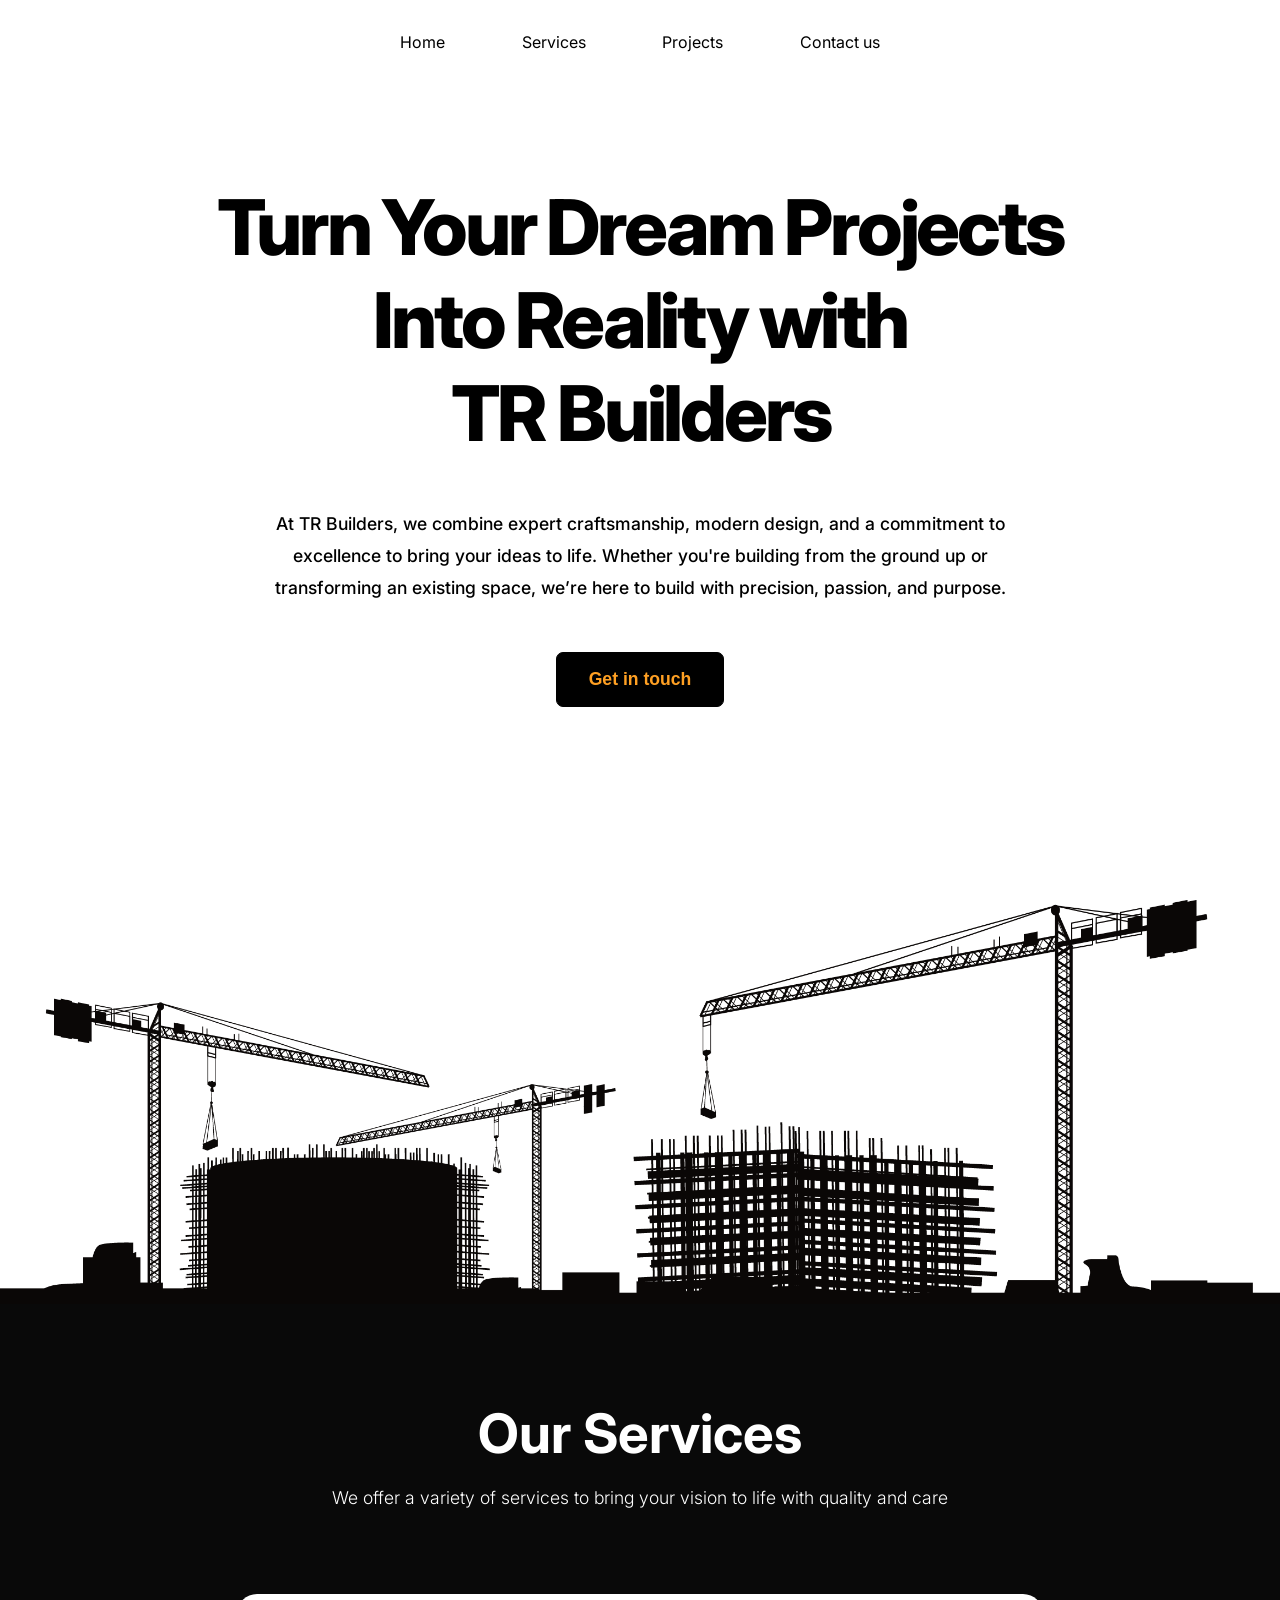
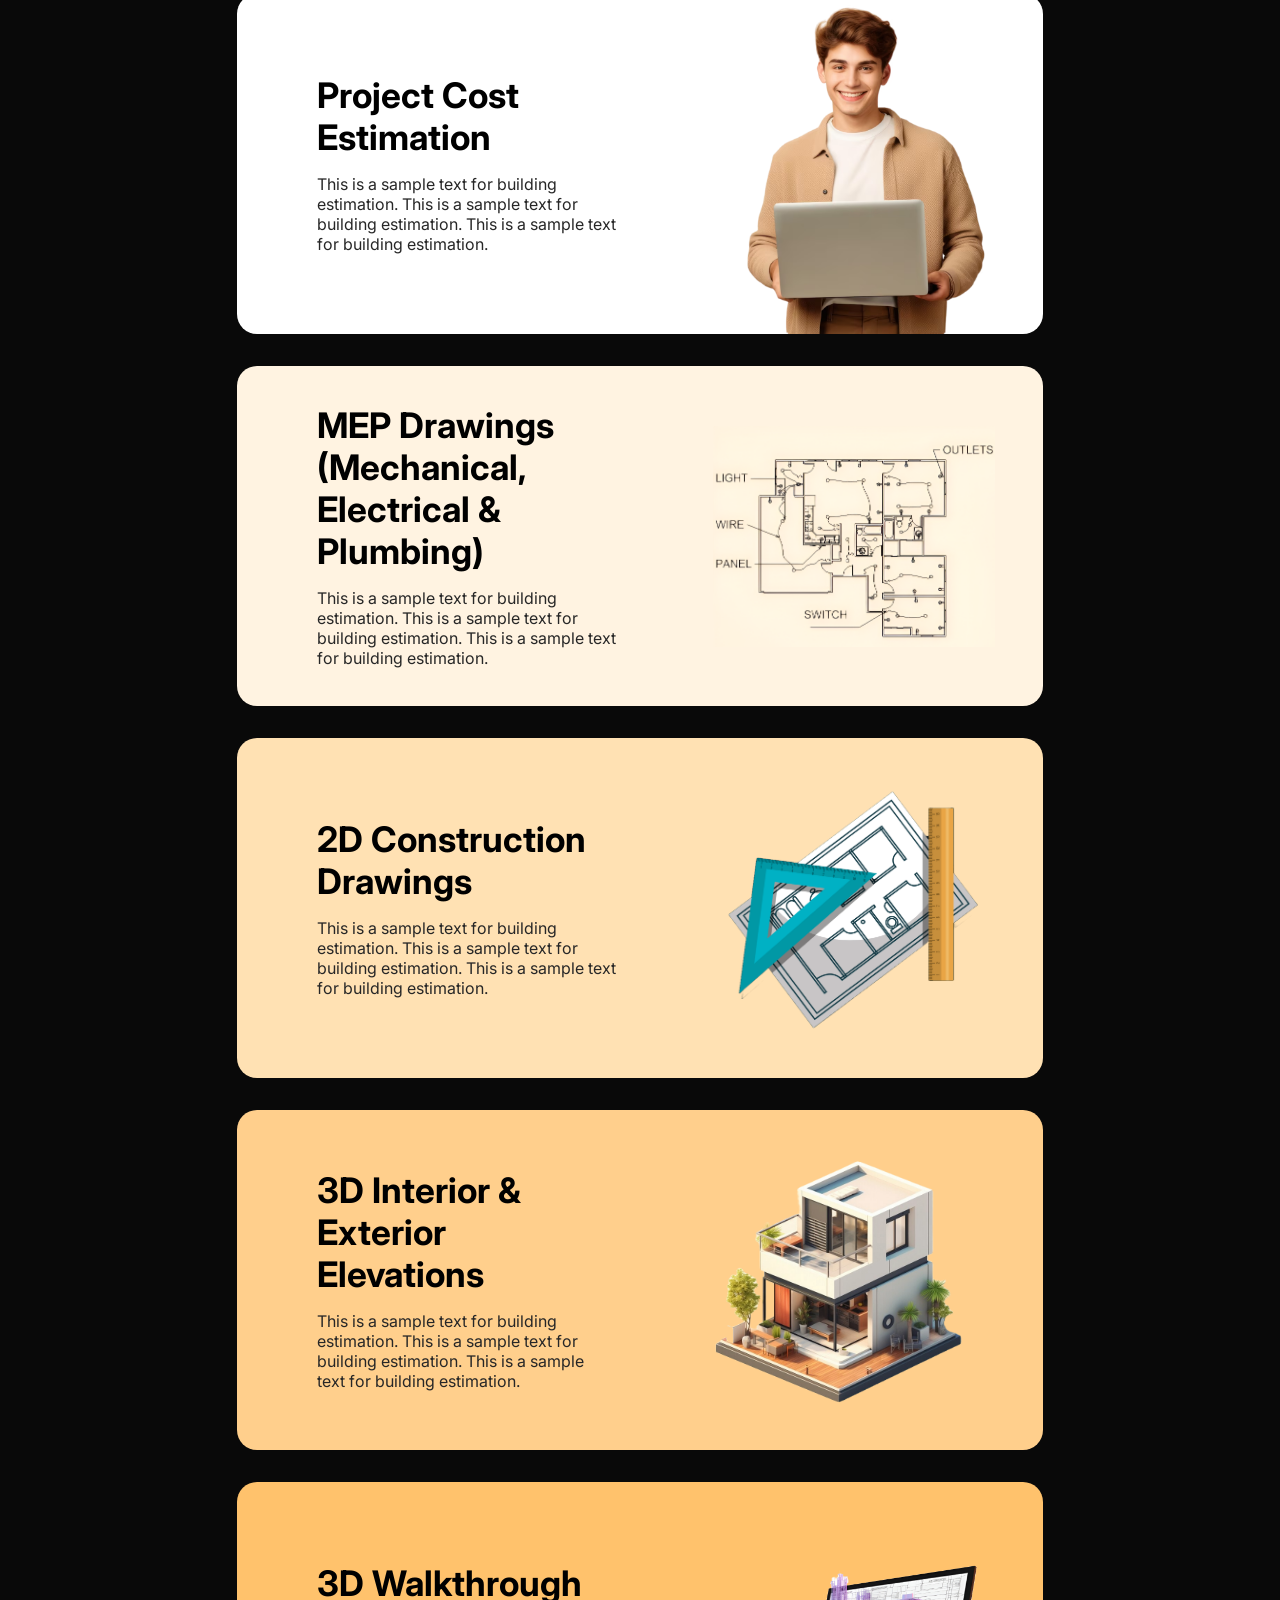
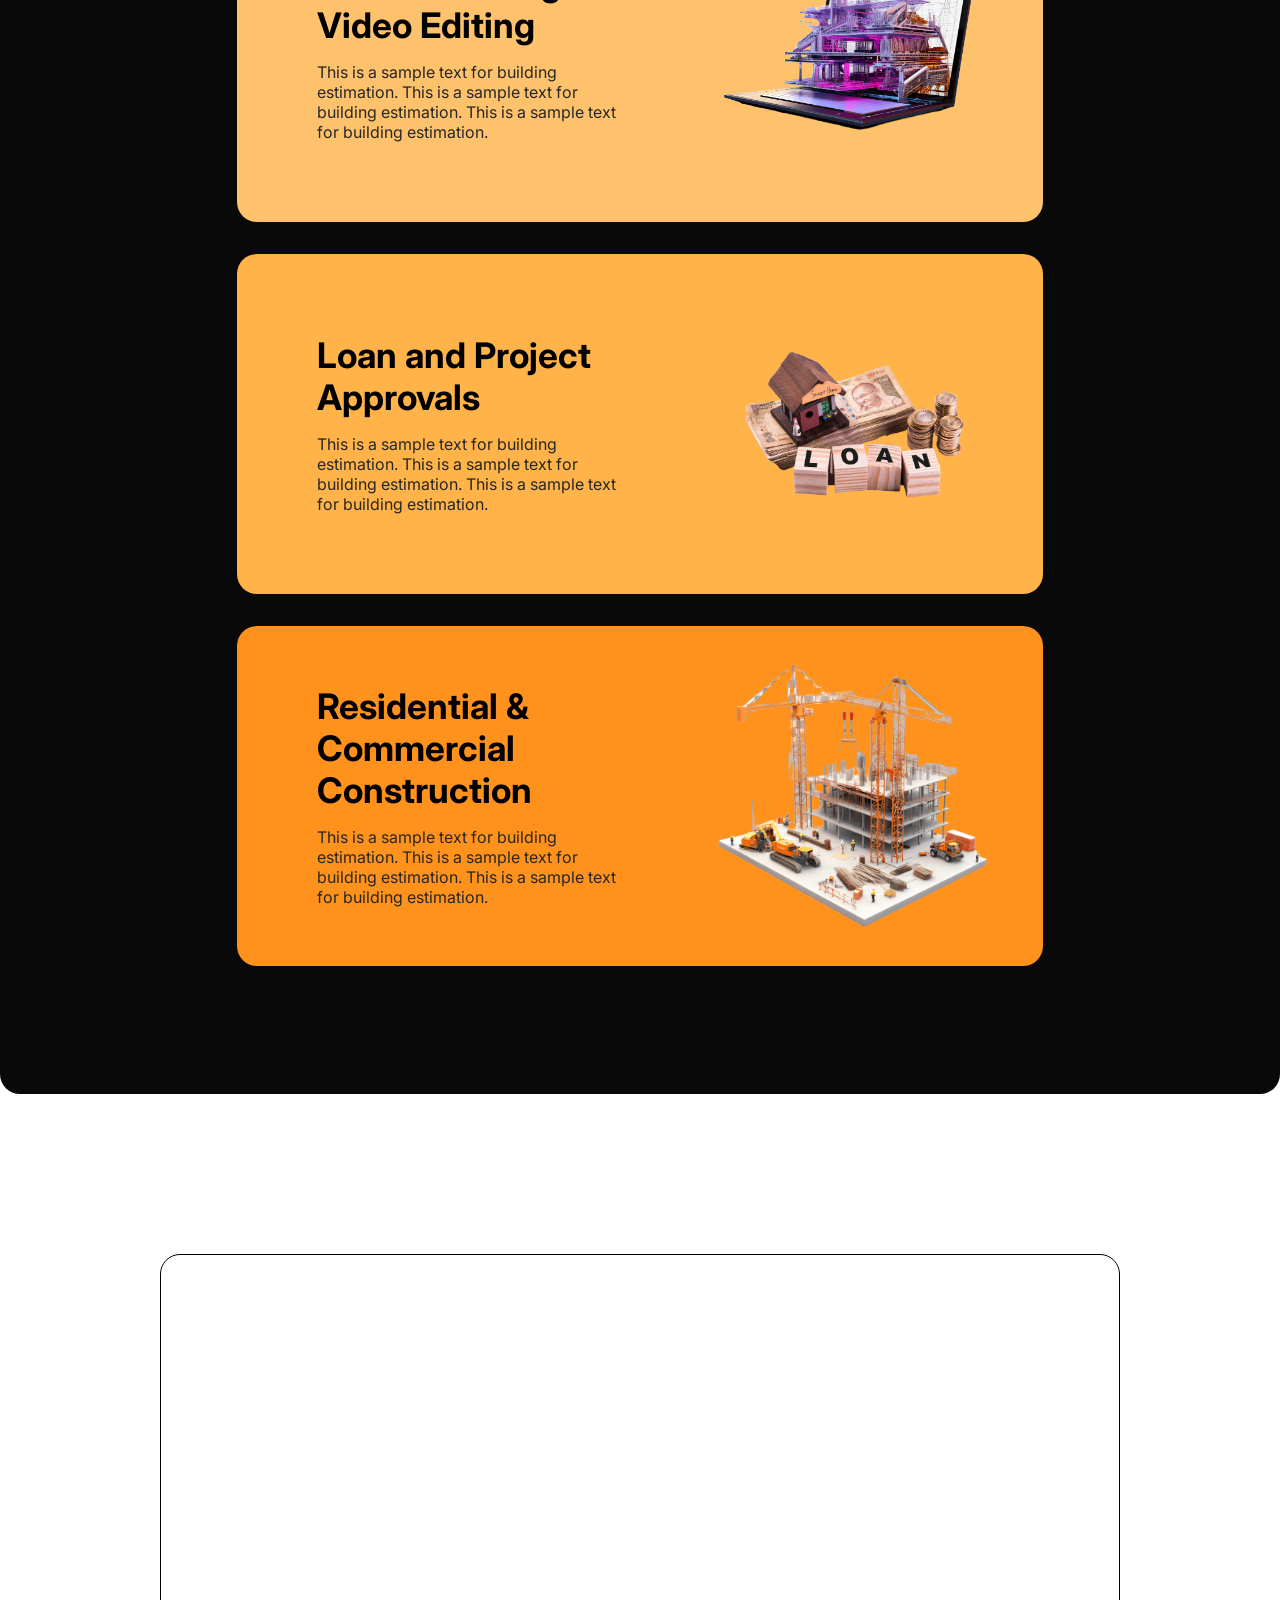
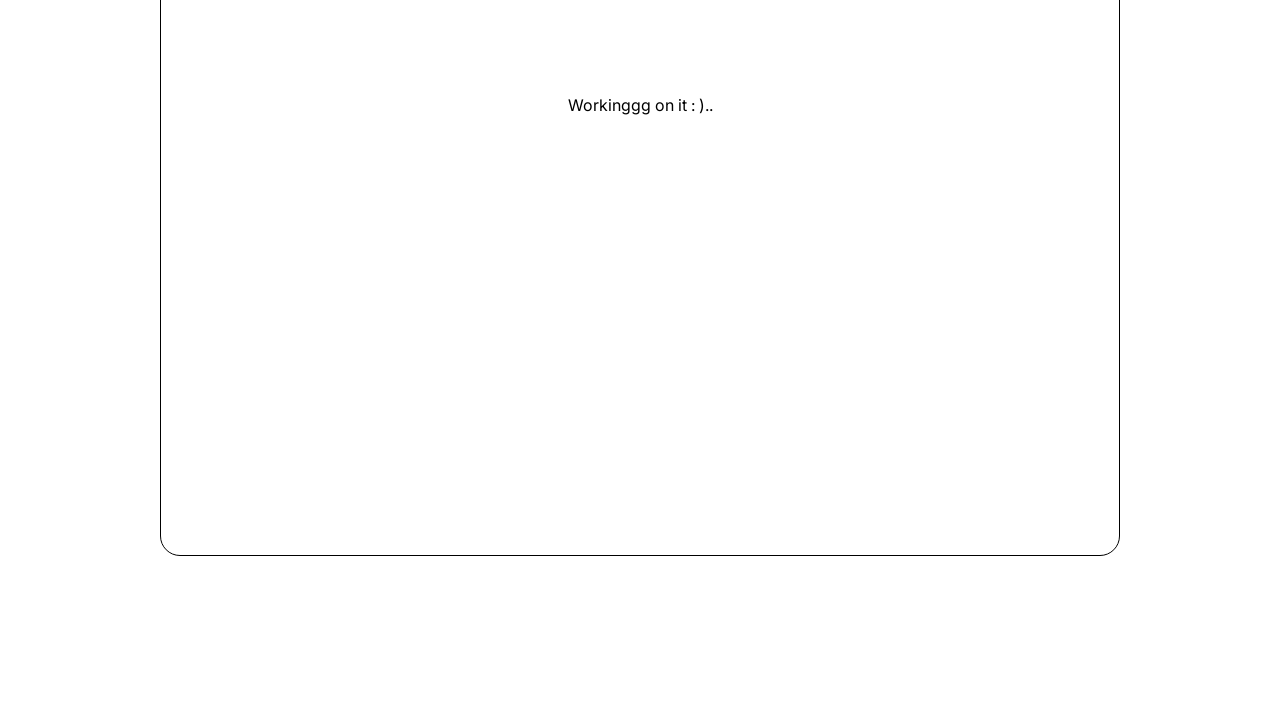
==== index.html @ d57928e1 "Initial commit" ====
<!DOCTYPE html>
<html lang="en">
<head>
    <meta charset="UTF-8">
    <meta name="viewport" content="width=device-width, initial-scale=1.0">
    <link rel="stylesheet" href="static/styles.css">
    <link rel="icon" href="images/company-logo.jpg" type="image/png">
    <title>TR Builders</title>

</head>
<body>
    <main>

        <!--  Intro Section  -->
        <section class="intro-section" id="intro-section">
            <div class="navbar">
                <nav>
                    <ul>
                        <li><a href="#intro-section">Home</a></li>
                        <li><a href="#services-section">Services</a></li>
                        <li><a href="#projects-section">Projects</a></li>
                        <li><a href="#contacts-section">Contact us</a></li>
                    </ul>
                </nav>
            </div>

            <div class="main-content">
                <h1>Turn Your Dream Projects Into Reality with TR&nbsp;Builders</h1>
                <p>At TR Builders, we combine expert craftsmanship, modern design,
                     and a commitment to excellence to bring your ideas to life. 
                     Whether you're building from the ground up or transforming an 
                     existing space, we’re here to build with precision, passion, and purpose.</p>
                <button>Get in touch</button>
            </div>
        </section>




        <!-- <img class="contruction-img" src="images/construction-wide.jpg" alt="construction image"> -->
        <div class="image">
            <!-- <img class="contruction-img" src="images/construction-upscaled.png" alt="construction image"> -->
            <img class="contruction-img" src="images/construction2.png" alt="construction image"> 
        </div>
        
        <!-- <img src="images/construction.jpg" alt="construction image"> -->



        <section class="services-section" id="services-section">

            <div class="content">
                <h2>Our Services</h2>
                <p>We offer a variety of services to bring your vision to life with quality and care</p>
            </div>
            

            <div class="sticky-divs">
                

                <!-- 1 -->
                <div class="sticky building-estimation">
                    <div class="sticky-content">
                        <h3>Project Cost Estimation</h3>
                        <p>This is a sample text for building estimation.
                            This is a sample text for building estimation.
                            This is a sample text for building estimation.
                        </p>
                    </div>
                    <img src="images/man-using-lap.avif" alt="building estimation image">
                </div>

                <!-- 2 -->
                <div class="sticky  electrical-plumbing">
                    <div class="sticky-content">
                        <h3>MEP Drawings (Mechanical, Electrical & Plumbing)</h3>
                        <p>This is a sample text for building estimation.
                            This is a sample text for building estimation.
                            This is a sample text for building estimation.
                        </p>
                    </div>
                    <img src="images/electrical-upscaled.png" alt="building estimation image">
                </div>

                <!-- 3 -->
                <div class="sticky two-d-plan">
                    <div class="sticky-content">
                        <h3>2D Construction Drawings</h3>
                        <p>This is a sample text for building estimation.
                            This is a sample text for building estimation.
                            This is a sample text for building estimation.
                        </p>
                    </div>
                    <img src="images/2d-drawings.png" alt="building estimation image">
                </div>

                
                <!-- 4 -->
                <div class="sticky three-d-plan">
                    <div class="sticky-content">
                        <h3>3D Interior & Exterior Elevations</h3>
                        <p>This is a sample text for building estimation.
                            This is a sample text for building estimation.
                            This is a sample text for building estimation.
                        </p>
                    </div>
                    <img src="images/elevation2.png" width="700px" alt="building estimation image">
                </div>
                

                <!-- 5 -->
                <div class="sticky  walkthrough-video">
                    <div class="sticky-content">
                        <h3>3D Walkthrough Video Editing</h3>
                        <p>This is a sample text for building estimation.
                            This is a sample text for building estimation.
                            This is a sample text for building estimation.
                        </p>
                    </div>
                    <img src="images/walkthrough-video.png" alt="building estimation image">
                </div>

                <!-- 6 -->
                <div class="sticky  loan-approval">
                    <div class="sticky-content">
                        <h3>Loan and Project Approvals</h3>
                        <p>This is a sample text for building estimation.
                            This is a sample text for building estimation.
                            This is a sample text for building estimation.
                        </p>
                    </div>
                    <img src="images/loan-approval-old.png" alt="building estimation image">
                </div>

                <!-- 7 -->
                <div class="sticky building-construction">
                    <div class="sticky-content">
                        <h3>Residential & Commercial Construction</h3>
                        <p>This is a sample text for building estimation.
                            This is a sample text for building estimation.
                            This is a sample text for building estimation.
                        </p>
                    </div>
                    <img src="images/building-construction.png" alt="building estimation image">
                </div>
                

                
                

            </div>
        </section>

        <section class="projects-section" id="projects-section">
            Workinggg on it : )..
        </section>
    </main>
</body>
</html>
---- static/styles.css ----
@import url('https://fonts.googleapis.com/css2?family=Rubik:ital,wght@0,300..900;1,300..900&display=swap');
@import url('https://fonts.googleapis.com/css2?family=Inter:ital,opsz,wght@0,14..32,100..900;1,14..32,100..900&display=swap');
@import url('https://fonts.googleapis.com/css2?family=Merriweather:ital,opsz,wght@0,18..144,300..900;1,18..144,300..900&display=swap');

*{
    margin:0;
    padding:0;
}
html{
    scroll-behavior: smooth;
}
::selection {
    background-color: #ffd77b; /* custom background */
    color: rgb(0, 0, 0);                  /* custom text color */
}

body{
    font-family: "Inter", sans-serif;
    font-optical-sizing: auto;
    font-weight: 400;

    background-color: #ffa023;

    background-color: white;
}

/* Intro Section CSS*/
.intro-section{
  height: 100vh;
}

.intro-section nav ul{
    display: flex;
    align-items: center;
    justify-content: center;
    list-style: none;
    padding:2rem;
    
}
.intro-section nav ul li a{

    position: relative;
    transition: .15s;
    font-size: min(1rem, 3.5vw);
    font-weight: 600;
    text-decoration: none;
    color: black;
    margin: min(3vw, 3rem);
/* 
    font-family: "Rubik", sans-serif;
    font-optical-sizing: auto;
    font-weight: 400; */

    font-family: "Inter", sans-serif;
    font-optical-sizing: auto;
    font-weight: 400;
}

.intro-section nav ul li a::after {
    content: "";
    position: absolute;
    left: 0;
    bottom: -4px;
    width: 0%;
    height: 2px;
    background-color: #ffa20d; /* underline color */
    transition: width 0.3s ease;
  }
  
  .navbar a:hover::after {
    width: 100%;
  }


/* Main  Content */
.intro-section .main-content{
    display: flex;
    flex-direction: column;
    align-items: center;
    justify-content: center;    
    height: 80%;
}

.intro-section .main-content h1{

    /* font-family: "Merriweather", serif; */

    font-size: 6vw;
    font-weight: 800;
    text-align: center;
    margin: 0 min(20rem, 15vw);

    letter-spacing: -.2rem;
    user-select: none;


}

.intro-section .main-content p{
    font-size: 1.1rem;
    text-align: center;
    font-weight: 500;
    margin: 3rem 20vw;

    line-height: 2rem;

    user-select: none;
}

.intro-section .main-content button{
    transition: .3s;
    font-size: 1.1rem;
    font-weight: 600;
    padding:1rem 2rem;
    background-color: black;
    color:white;

    color:#ffa023;;
    border: none;
    border-radius: 7px;
    border: 1px solid black;
}
.intro-section .main-content button:hover{
    cursor: pointer;
    background-color: rgb(34, 34, 34);

    background-color: transparent;
    color: black;

    border: 1px solid black;
}




.image{
    display: flex;
    justify-content: center;
    align-items: center;
}
.contruction-img{
    display: block;
    width: 83%;
    width: 100%;
    height: auto;         /* Keeps aspect ratio */
    object-fit: contain; 
    user-select: none;
    margin: 0rem 0rem;

    /* display: none; */
}




.services-section{
    margin: 0rem 0rem;
    padding: 6rem 0rem 8rem;
    
    border-radius: 0px 0px 20px 20px;

    display: flex;
    flex-direction: column;
    align-items: center;
    justify-content: flex-start;

    background-color: #0a0706;
    background-color: black;

    background-color: #231f20;
    background-color: #090909;

}

.services-section .content{
    position: sticky;
    top:3rem;
    margin: 0rem 0rem 3rem;
}
.services-section .content h2{
    /* font-family: "Merriweather", serif; */
    font-size: 3.4rem;
    font-weight: 700;
    text-align: center;
    /* margin: 0rem 0rem 0rem; */
    
    color: white;
}

.services-section .content p{

    color:white;

    font-size: 1.1rem;
    text-align: center;
    font-weight:300;
    margin: 1rem 0rem  0rem;

    line-height: 2rem;
}

.services-section .sticky-divs{
    width:63%;
    margin: 0rem;
}

.services-section .sticky-divs .sticky{
    position: sticky;
    
    height:  340px;
    width: 100%;
    margin: 2rem 0rem 0rem;
    border-radius: 20px;

    display: flex;
    align-items: center;
    justify-content: space-between;

    /* padding: 2rem 3rem; */

}
.services-section .sticky-divs .sticky .sticky-content{
    width: 50%;
    margin: 0rem 6rem 0rem 5rem;
}

.services-section .sticky-divs .sticky .sticky-content h3{
    /* color:red; */

    font-size: 2.2rem;
}
.services-section .sticky-divs .sticky .sticky-content p{
    /* color:red; */

    font-size: 1rem;
    margin-top: 1rem;
    color:rgb(39, 39, 39)
}
.services-section .sticky-divs .sticky img{
    width:35%;
    max-height: 100%; 
    object-fit: contain;
    margin-right: 3rem;;
}



 /* 1 */
 .building-estimation{
    top: calc(210px);
    background-color: rgb(255, 255, 255);
}

/* 2 */
.electrical-plumbing{
    top: calc(210px + 15px);
    background-color: #fff3e1;
}
.electrical-plumbing img{
    /* margin-right: 2rem; */
}

/* 3 */
.two-d-plan{
    top: calc(210px + 30px);
    background-color: #ffe1b3;
}

/* 4 */
.three-d-plan{
    top:calc(210px + 45px);
    background-color: rgb(255, 207, 140);
}
.three-d-plan img{
    max-height: 105% !important;
    border-radius: 20px;

    margin-right: 4rem !important;
}

/* 5 */
.walkthrough-video{
    top:calc(210px + 60px);
    background-color: rgb(255, 194, 108);
}

/* 6 */
.loan-approval{
    top:calc(210px + 75px);
    background-color: rgb(255, 198, 124);
    background-color: rgb(255, 179, 72);
    
}

/* 7 */
.building-construction{
    top:calc(210px + 90px);
    background-color: rgb(255, 146, 29);
}










.projects-section{
    height:100vh;
    /* background-color: grey;
     */

    border: 1px solid rgb(0, 0, 0);

    margin: 10rem 10rem;

    border-radius: 20px;;

    display: flex;
    justify-content: center;
    align-items: center;
}






/* Mobile Devices */
@media only screen and (max-width: 479px) {
    .intro-section .main-content {
        height: 70%;
    }
    .intro-section .main-content h1{
        font-size: 2rem;
        margin: 0 2rem;
    }
    
    .intro-section .main-content p{
        font-size: 1.1rem;
        margin: 2rem 2rem;
    }

    .intro-section .main-content button{
        font-size: 1rem;
        padding:.9rem 1.5rem;
    }
    .services-section .content h2{
        font-family: "Merriweather", serif;
        font-size: 2rem;
        font-weight: 500;
        text-align: center;
        margin: 5rem 1rem 0rem;
    
        color: white;
    }
    
  }
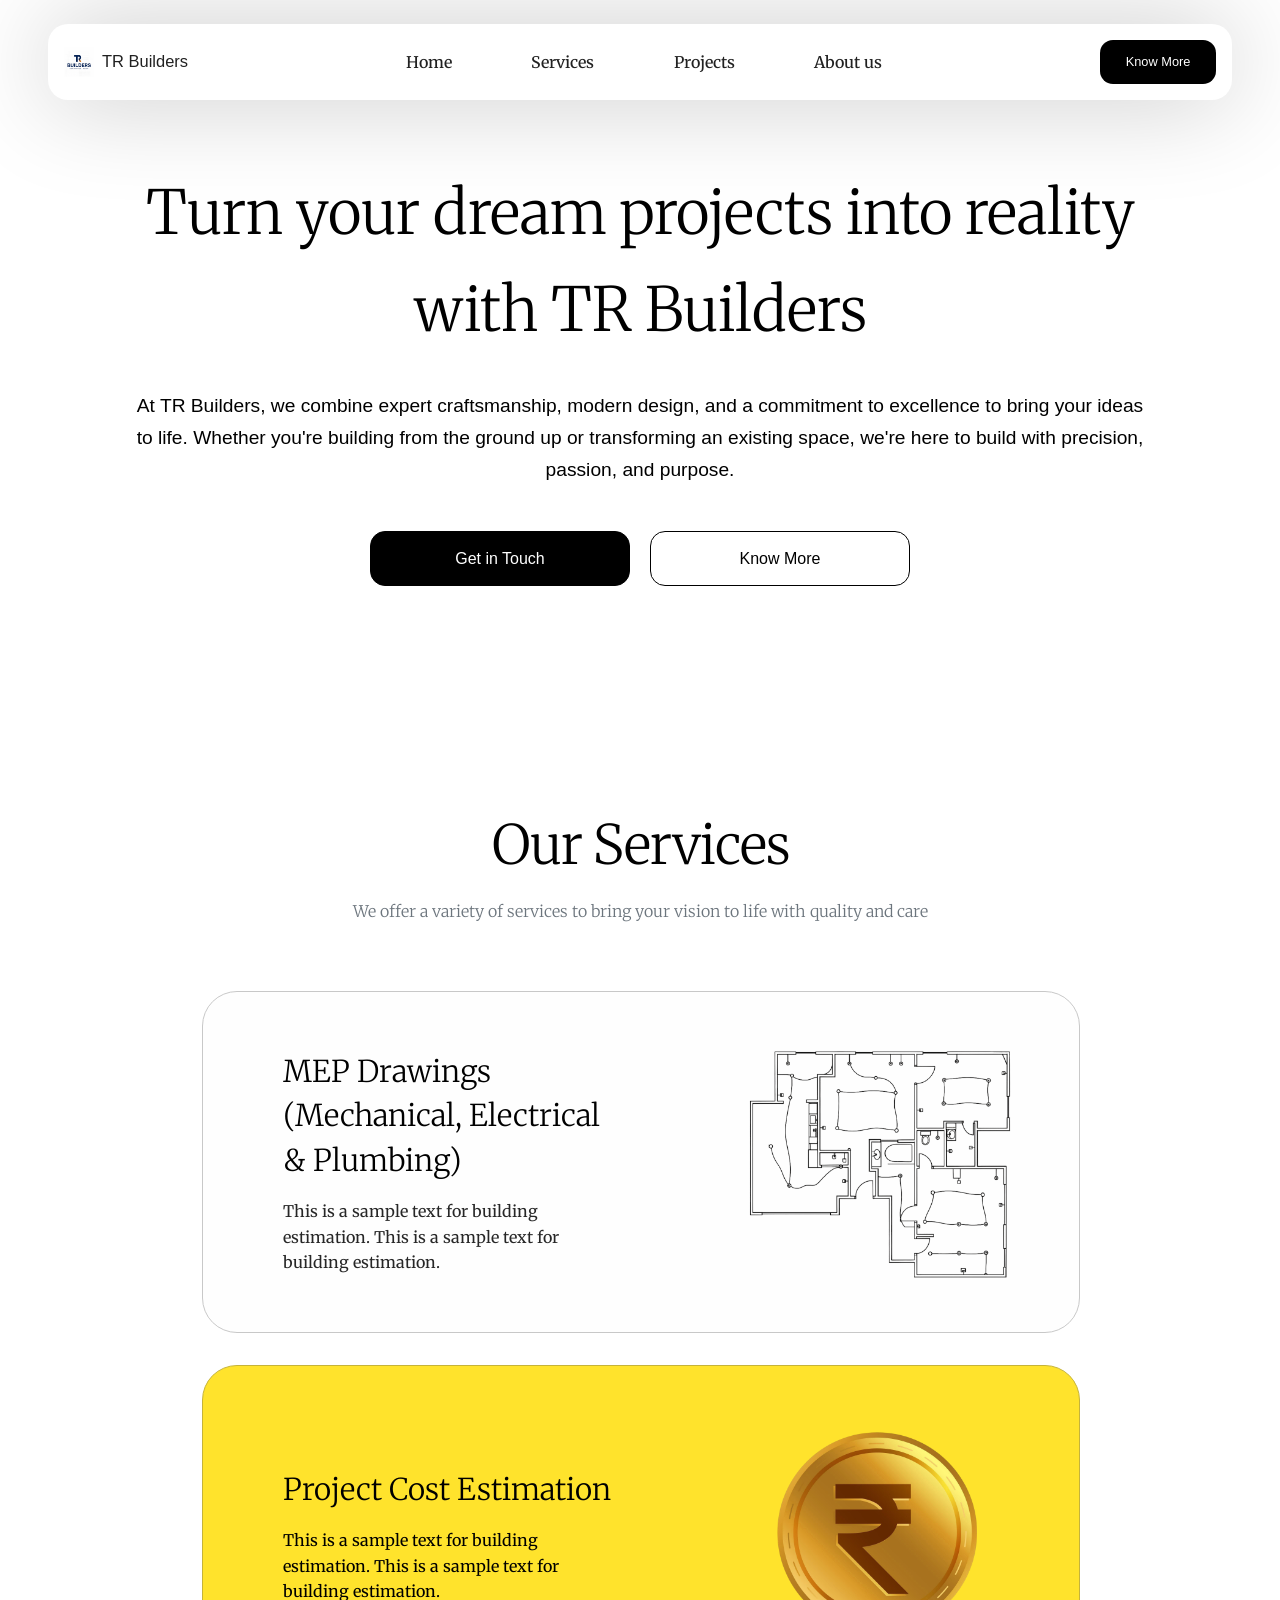
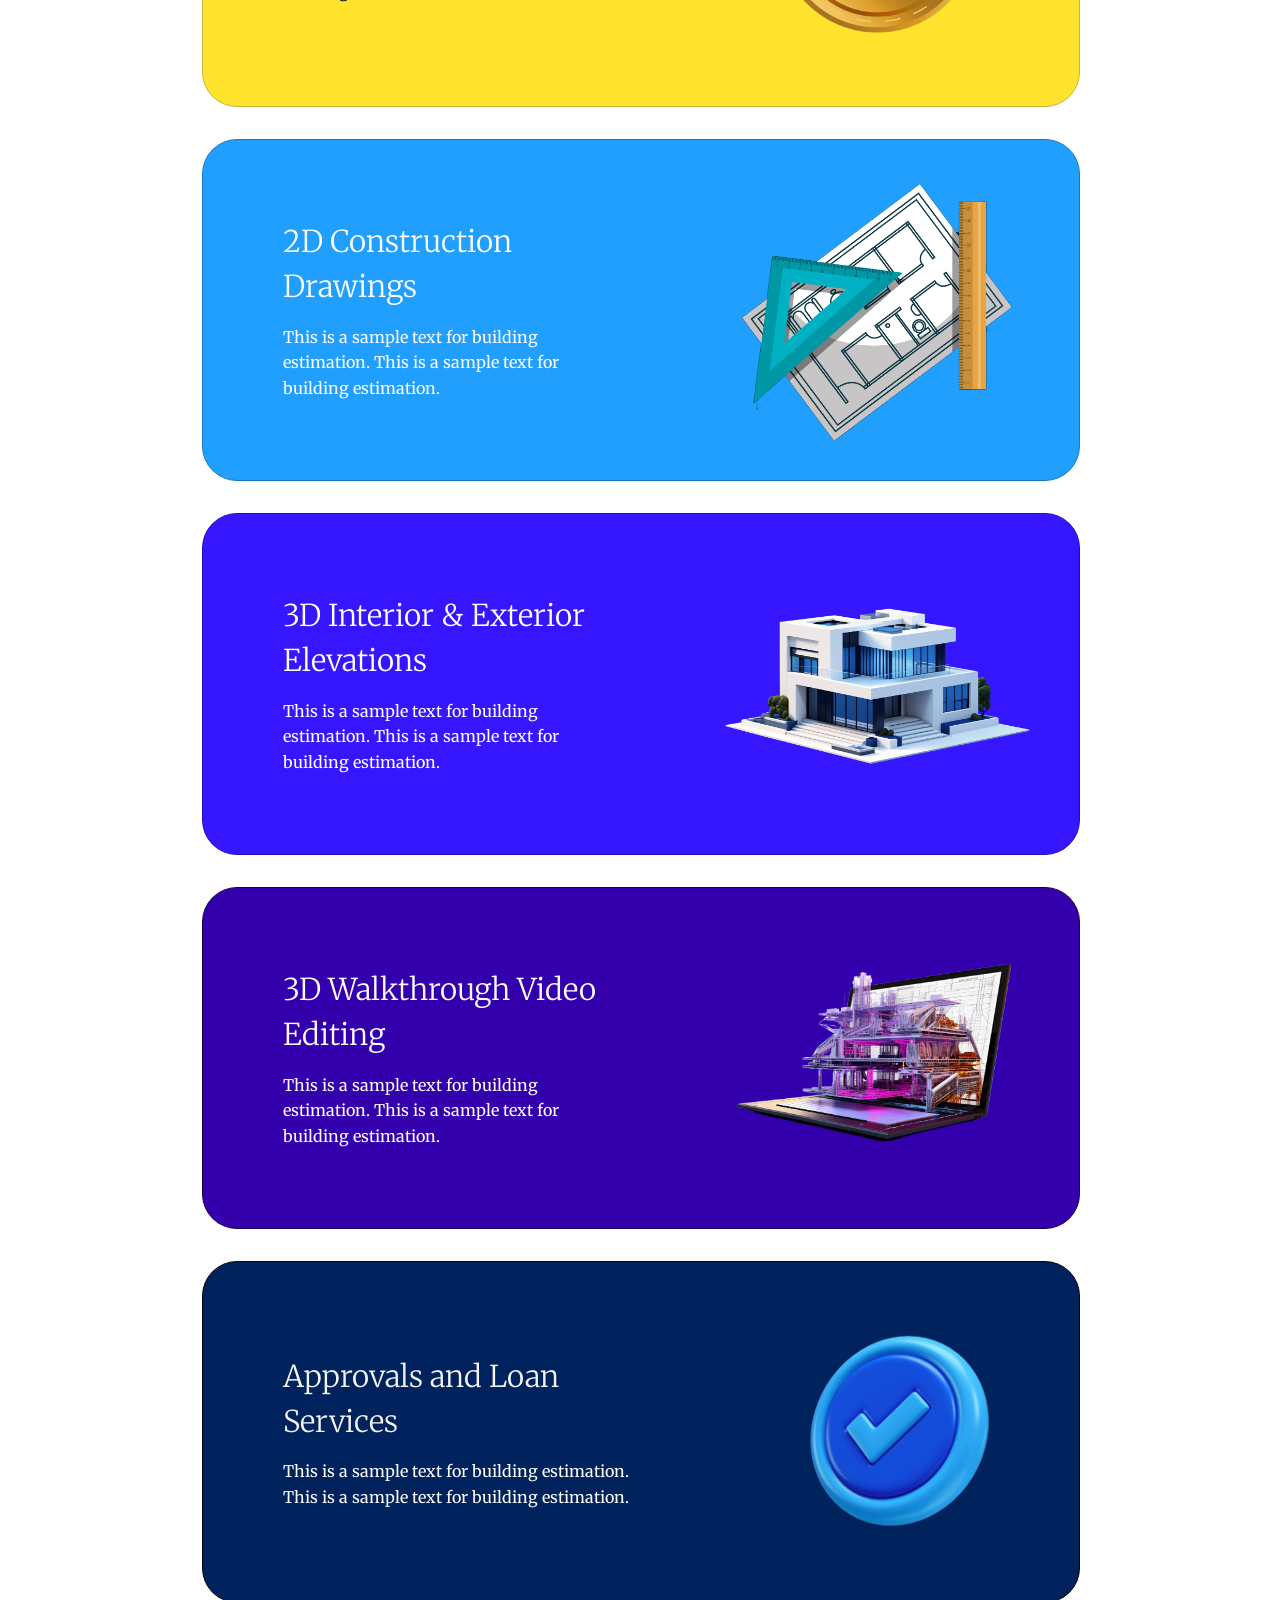
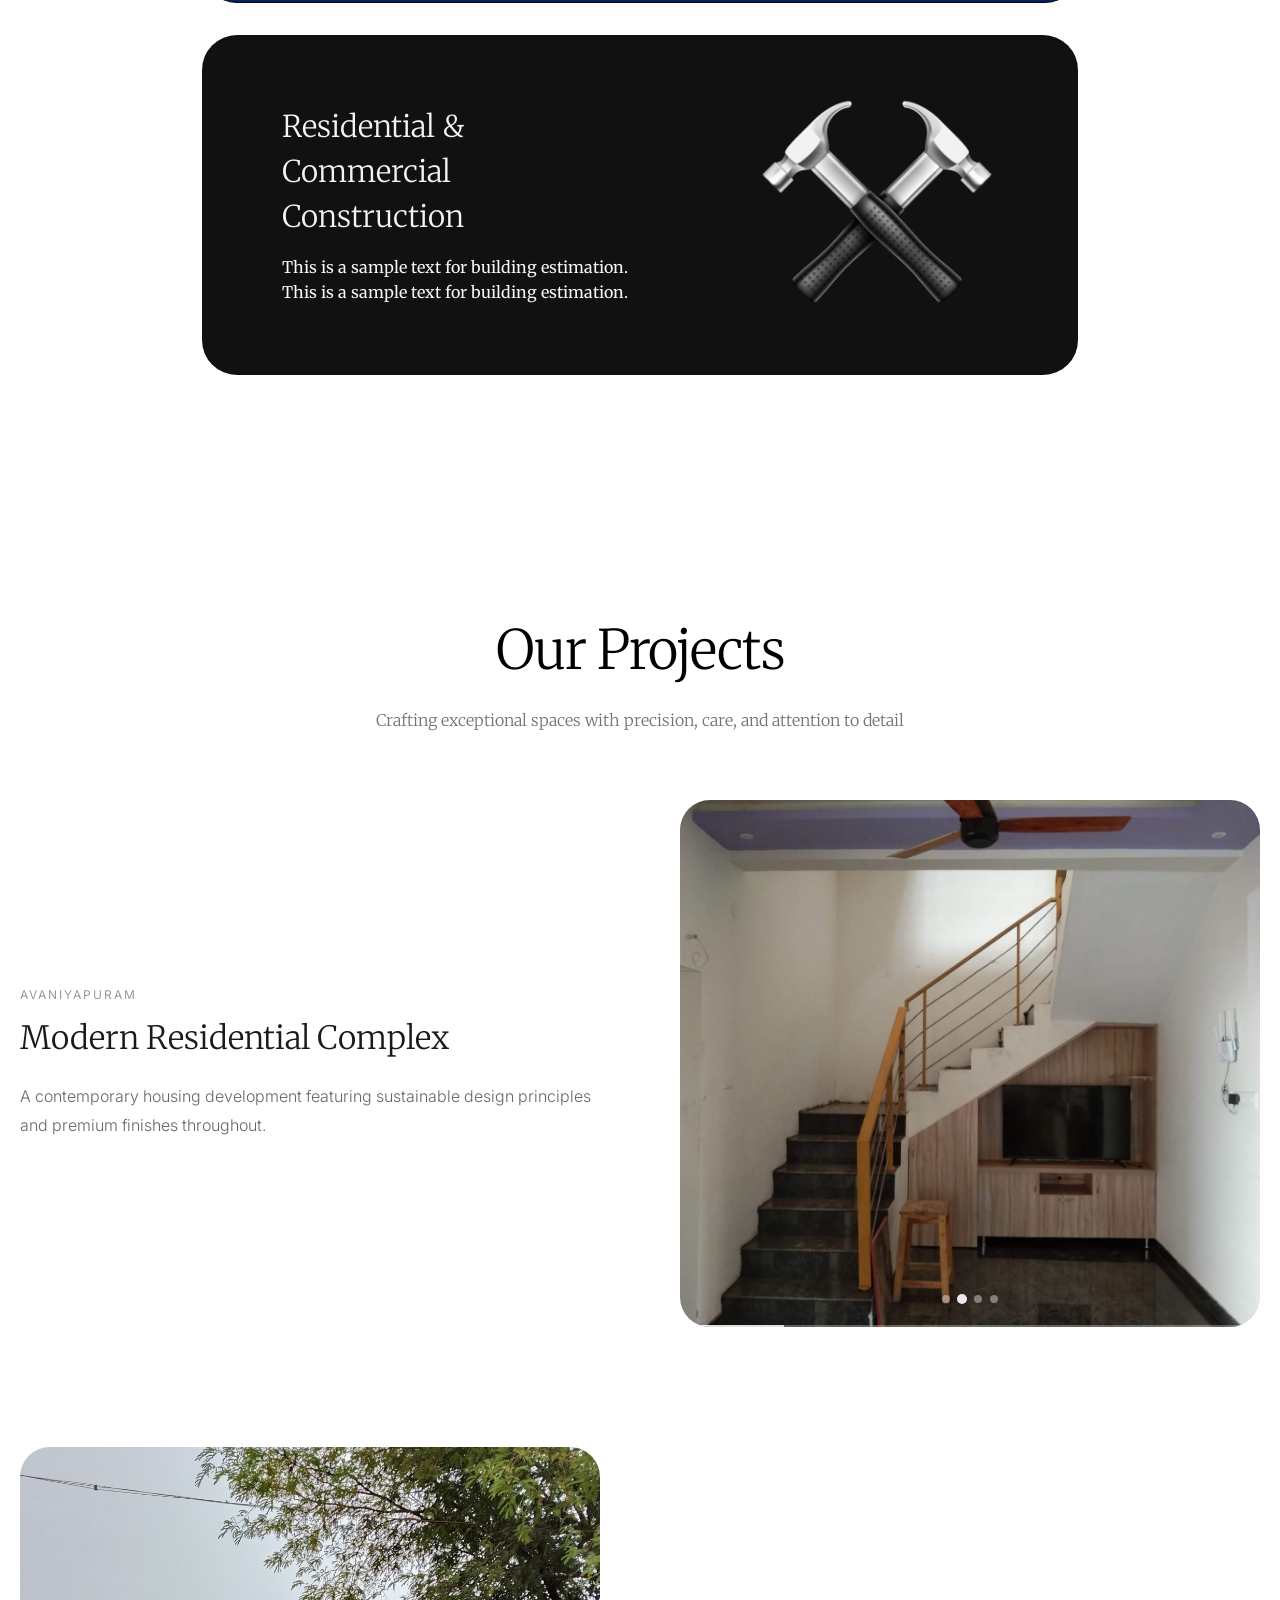
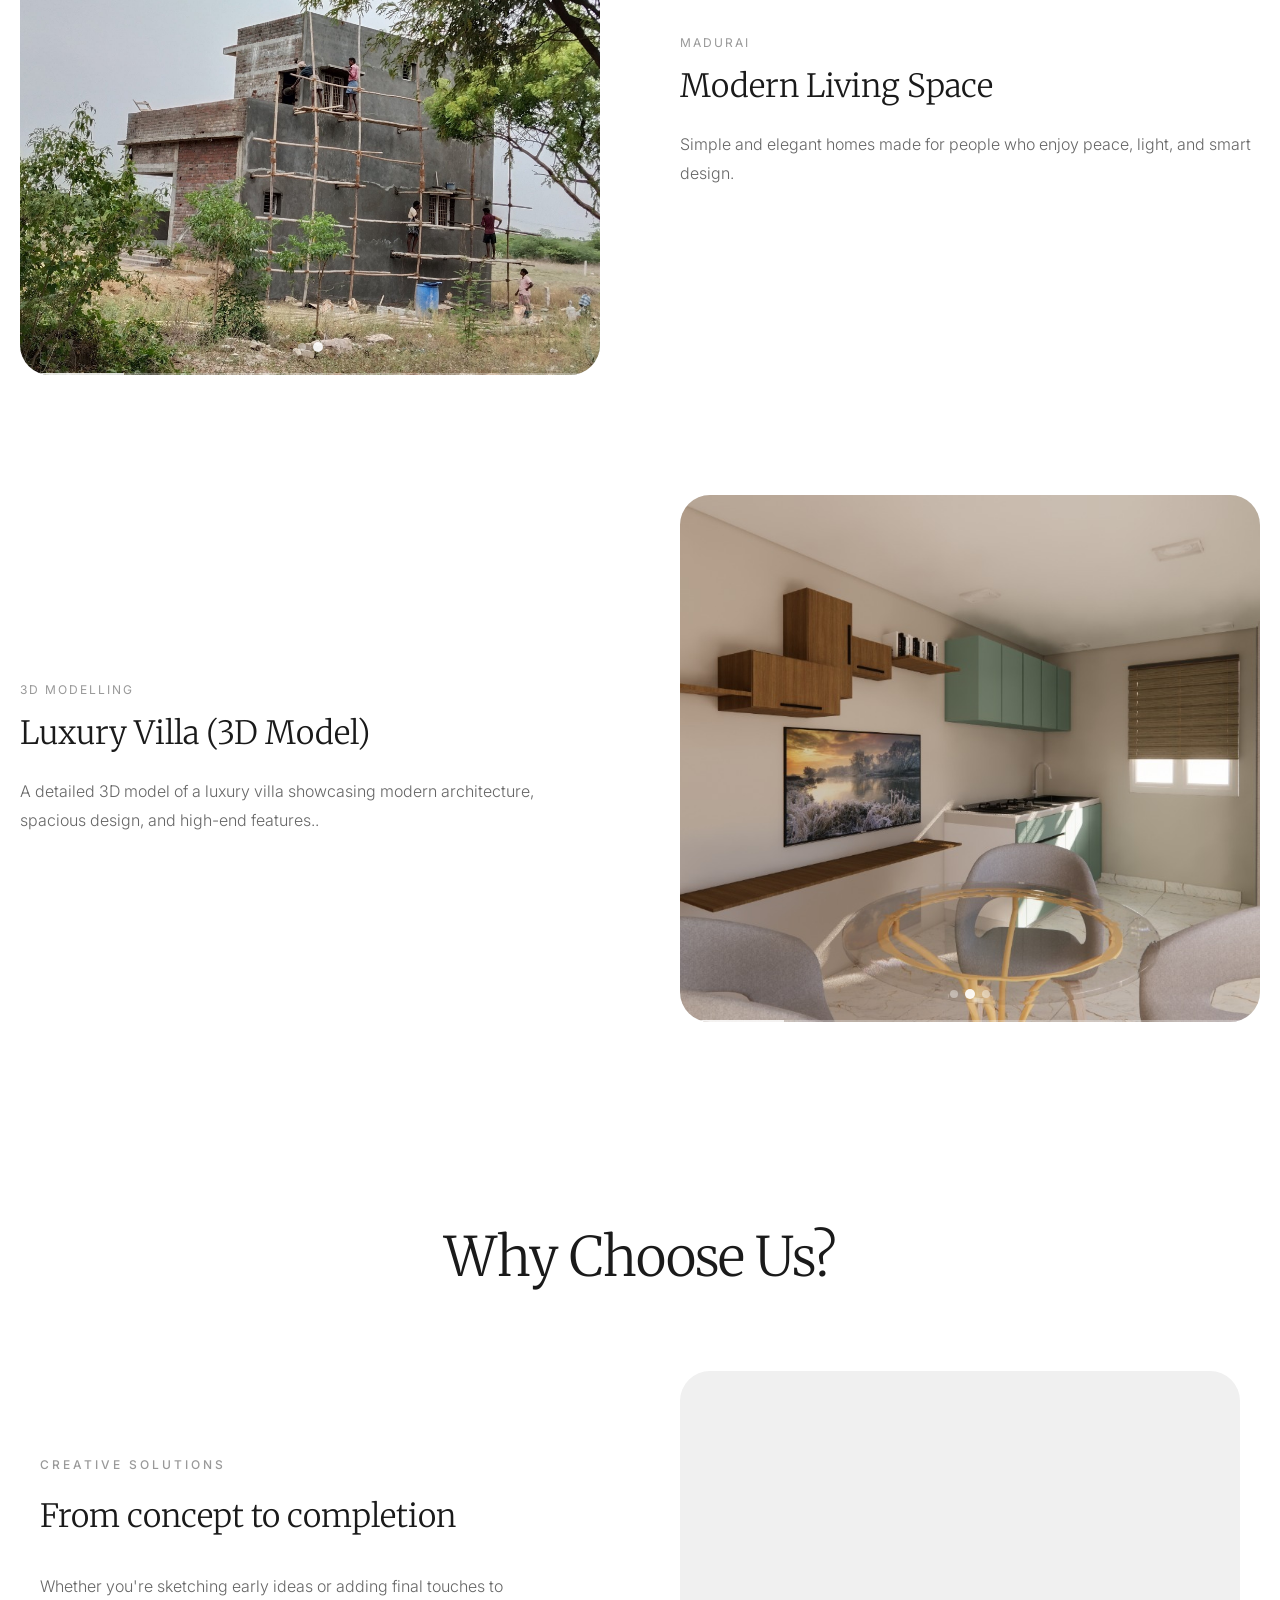
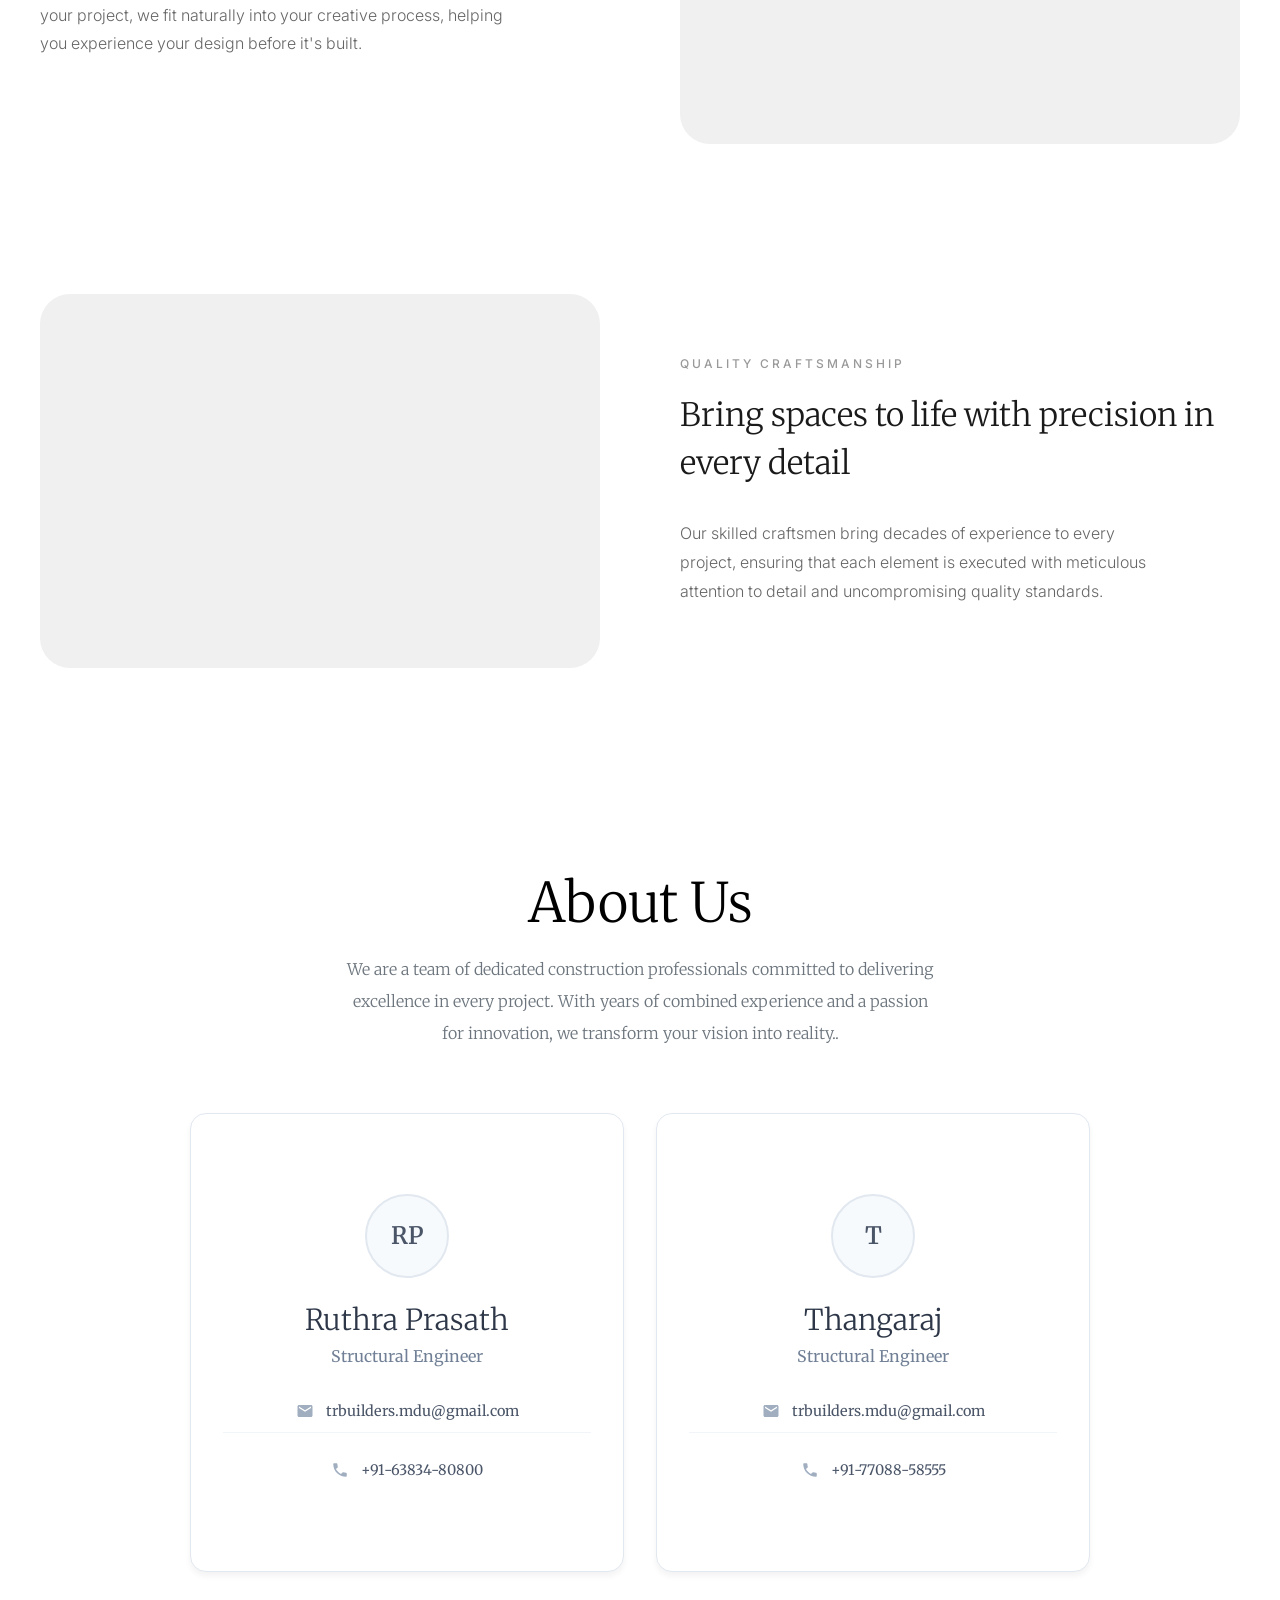
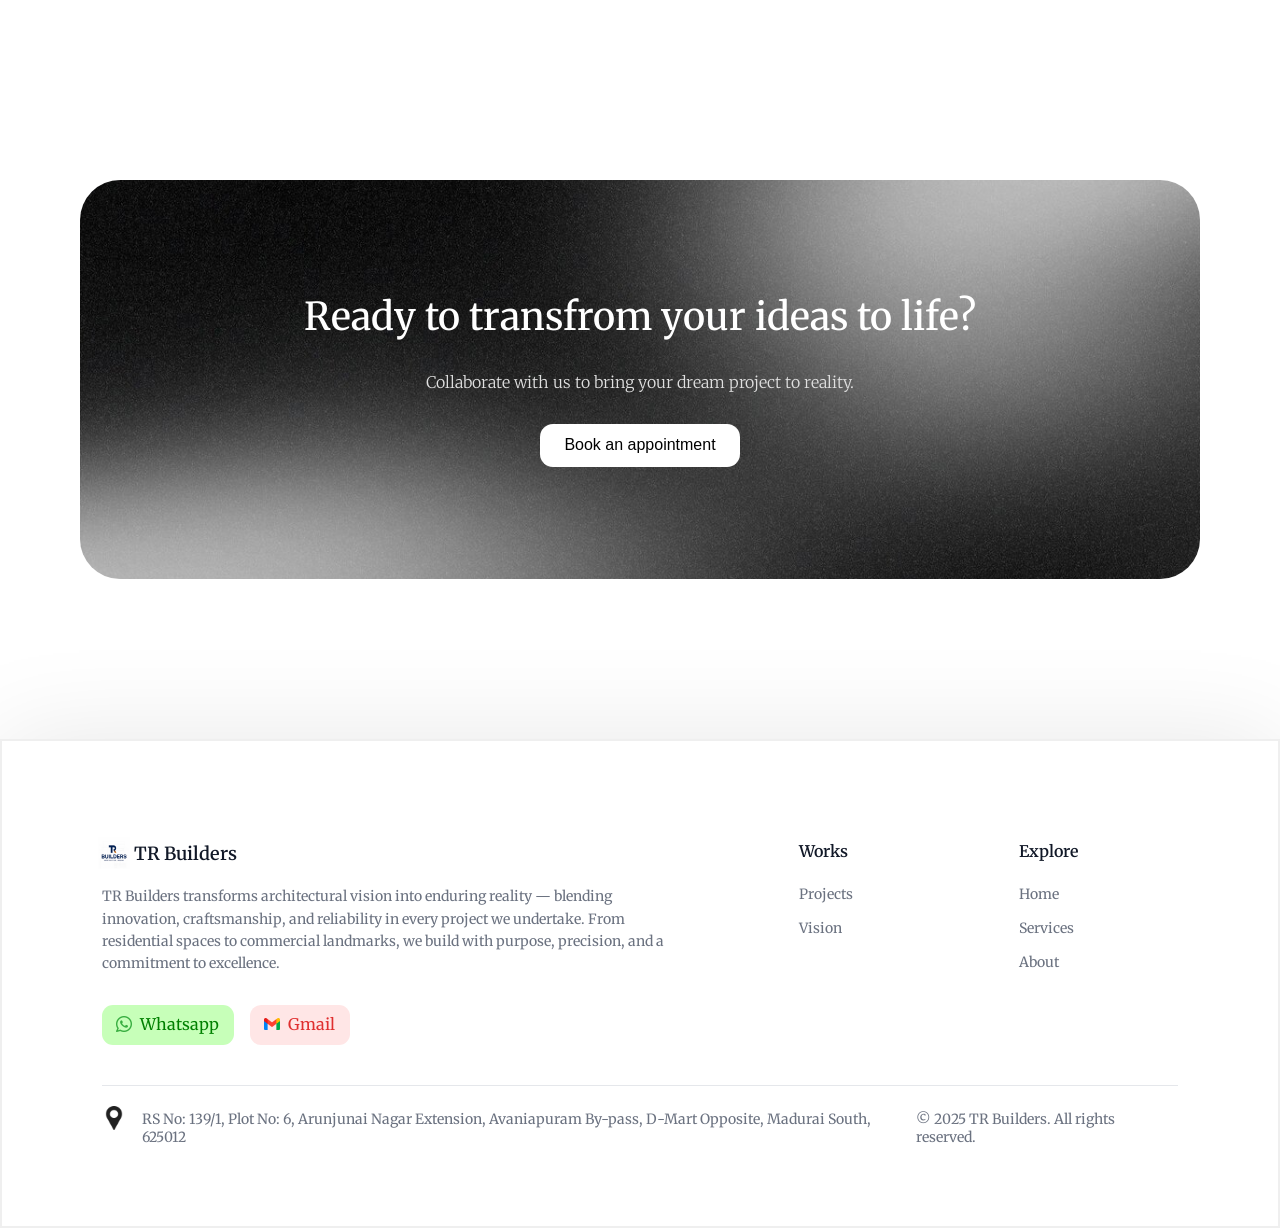
==== commit 9ef63e24: "Final commit" ====
--- a/index.html
+++ b/index.html
@@ -3,8 +3,10 @@
 <head>
     <meta charset="UTF-8">
     <meta name="viewport" content="width=device-width, initial-scale=1.0">
-    <link rel="stylesheet" href="static/styles.css">
-    <link rel="icon" href="images/company-logo.jpg" type="image/png">
+    <link rel="stylesheet" href="css/styles copy.css">
+    <link rel="icon" href="images/company-logo-new.png" type="image/png">
+    <link href="https://api.fontshare.com/v2/css?f[]=general-sans&display=swap" rel="stylesheet">
+    
     <title>TR Builders</title>
 
 </head>
@@ -15,23 +17,55 @@
         <section class="intro-section" id="intro-section">
             <div class="navbar">
                 <nav>
-                    <ul>
+                    <div class="nav-brand">
+                        <img src="/images/company-logo-new.png" alt="company logo" width="30" height="30">
+                        <a href="#intro-section" >TR Builders</a>
+                    </div>
+                    
+                    <div class="hamburger" id="hamburger">
+                        <span></span>
+                        <span></span>
+                        <span></span>
+                    </div>
+                    
+                    <ul class="nav-menu" id="nav-menu">
                         <li><a href="#intro-section">Home</a></li>
                         <li><a href="#services-section">Services</a></li>
                         <li><a href="#projects-section">Projects</a></li>
-                        <li><a href="#contacts-section">Contact us</a></li>
+                        <li><a href="#about-section">About us</a></li>
+                        <li class="nav-btn-container">
+                        <a href="#services-section">
+                                <button class="nav-btn"><span>Know More</span></button>
+                        </a>
+                        </li>
                     </ul>
+                    <!-- Stand-alone button for desktop (hidden on mobile) -->
+                    <a href="#services-section" class="nav-btn-desktop" style="display:none;">
+                        <button class="nav-btn"><span>Know More</span></button>
+                    </a>
                 </nav>
             </div>
 
-            <div class="main-content">
-                <h1>Turn Your Dream Projects Into Reality with TR&nbsp;Builders</h1>
+            <div class="main">
+                <div class="main-content">
+                <!-- <h1>Turn Your Dream Projects Into Reality with TR&nbsp;Builders</h1> -->
+                <h1>Turn your dream projects into reality with TR&nbsp;Builders</h1>
                 <p>At TR Builders, we combine expert craftsmanship, modern design,
                      and a commitment to excellence to bring your ideas to life. 
                      Whether you're building from the ground up or transforming an 
-                     existing space, we’re here to build with precision, passion, and purpose.</p>
-                <button>Get in touch</button>
-            </div>
+                     existing space, we're here to build with precision, passion, and purpose.</p>
+                    <div class="buttons">
+                        <a href="#about-section"><button class="btn-one"><span>Get in Touch</span></button></a>
+                        <a href="#services-section"><button class="btn-two"><span>Know More</span></button></a>
+                    </div>
+                
+                </div>
+                <div class="main-content-images">
+                    <div class="images img-one"></div>
+                    <div class="images img-two"></div>
+                </div>
+            </div>
+            
         </section>
 
 
@@ -40,46 +74,95 @@
         <!-- <img class="contruction-img" src="images/construction-wide.jpg" alt="construction image"> -->
         <div class="image">
             <!-- <img class="contruction-img" src="images/construction-upscaled.png" alt="construction image"> -->
-            <img class="contruction-img" src="images/construction2.png" alt="construction image"> 
+            <!-- <img class="contruction-img" src="images/construction2.png" alt="construction image">  -->
         </div>
         
         <!-- <img src="images/construction.jpg" alt="construction image"> -->
 
-
-
-        <section class="services-section" id="services-section">
+        
+
+        <section class="page-content-wrapper" >
+            <section class="services-section" id="services-section" >
 
             <div class="content">
                 <h2>Our Services</h2>
                 <p>We offer a variety of services to bring your vision to life with quality and care</p>
             </div>
-            
+        
+            <!-- <div class="zwc-stats-svg-wrapper" style="width: 100%; position: sticky; top: 10rem; z-index: 0; margin-top: -3rem; margin-bottom: -70px;">
+                <svg id="Layer_2" data-name="Layer 2" xmlns="http://www.w3.org/2000/svg" viewBox="0 0 1518.05 460.59">
+                    <defs>
+                        <style>.cls-1{fill:none}</style>
+                        <linearGradient id="zwc-stats-gradient-green" x1="0" y1="0" x2="150" y2="0" gradientUnits="userSpaceOnUse">
+                            <stop stop-color="transparent" offset="0"></stop>
+                            <stop stop-color="#48ce82" offset="1"></stop>
+                        </linearGradient>
+                        <linearGradient id="zwc-stats-gradient-purple" x1="0" y1="0" x2="150" y2="0" gradientUnits="userSpaceOnUse">
+                            <stop stop-color="transparent" offset="0"></stop>
+                            <stop stop-color="#4852fa" offset="1"></stop>
+                        </linearGradient>
+                        <linearGradient id="zwc-stats-gradient-blue" x1="0" y1="0" x2="150" y2="0" gradientUnits="userSpaceOnUse">
+                            <stop stop-color="transparent" offset="0"></stop><stop stop-color="#2b80f2" offset="1"></stop>
+                        </linearGradient>
+                        <linearGradient id="zwc-stats-lines-path" x1="0" y1="0" x2="100%" y2="0" gradientUnits="userSpaceOnUse">
+                            <stop stop-color="transparent " offset="0%"></stop><stop stop-color="#0b92f080" offset="10%"></stop>
+                            <stop stop-color="#3de9a880" offset="90%"></stop><stop stop-color="transparent" offset="100%"></stop>
+                        </linearGradient>
+                        <linearGradient id="zwc-stats-lines-gradient" x1="0" y1="0" x2="80" y2="0" gradientUnits="userSpaceOnUse">
+                            <stop stop-color="transparent " offset="0"></stop>
+                            <stop stop-color="white" offset="1"></stop>
+                        </linearGradient>
+                    </defs>
+                    <path class="cls-1" stroke="url(#zwc-stats-lines-path)" d="m.32,12.1c69.99,57.44,135.77,89.56,180.83,107.64,16.32,6.55,56.07,21.74,109.59,33.65,56.36,12.55,105.62,16.48,143.24,17.26h601.53s129.33,5.28,253.65-38.56c118.34-40.62,171-85.09,228.46-131.7"></path>
+                    <path class="cls-1" stroke="url(#zwc-stats-lines-path)" d="m.32,233.69c399.07-2.43,665.2-3.65,798.37-3.65,179.56,0,718.87,3.65,718.87,3.65"></path>
+                    <path class="cls-1" stroke="url(#zwc-stats-lines-path)" d="m1517.55,126.77s-135.01,63.27-338.02,70.99c0,0-85.72,5.44-144.59,3.69-58.57.02-600.73.18-600.73.18l-96.19-1.77S150.2,192.98.32,133.16"></path>
+                    <path class="cls-1" stroke="url(#zwc-stats-lines-path)" d="m.43,448.49s146.75-140.13,403.05-157.23l14.15-.78c8.25-.46,16.51-.68,24.78-.67l630.9.88c9.66.01,19.33.35,28.97,1l12.06.82s217.47,6.03,403.4,167.69"></path>
+                    <path class="cls-1" stroke="url(#zwc-stats-lines-path)" d="m1517.51,334.13s-146.61-68.28-345.96-71.49l-50.46-2.48-724.4-.2-53.71.99S148.8,267.41.27,327.75"></path>
+                    <line x1="0" y1="0" x2="150" y2="0" stroke="url(#zwc-stats-gradient-purple)" stroke-width="3" stroke-linecap="round" transform="translate(-120,0)" vector-effect="non-scaling-stroke" class="active">
+                        <animateMotion dur="3s" repeatCount="indefinite" path="m.32,12.1c69.99,57.44,135.77,89.56,180.83,107.64,16.32,6.55,56.07,21.74,109.59,33.65,56.36,12.55,105.62,16.48,143.24,17.26h601.53s129.33,5.28,253.65-38.56c118.34-40.62,171-85.09,228.46-131.7" rotate="auto" begin="1"></animateMotion>
+                    </line>
+                    <line x1="0" y1="0" x2="150" y2="0" stroke="url(#zwc-stats-gradient-blue)" stroke-width="2.5" stroke-linecap="round" transform="translate(-120,0)" vector-effect="non-scaling-stroke" class="active">
+                        <animateMotion dur="2.5s" repeatCount="indefinite" path="m.32,233.69c399.07-2.43,665.2-3.65,798.37-3.65,179.56,0,718.87,3.65,718.87,3.65" rotate="auto" begin="5"></animateMotion>
+                    </line>
+
+                    <line x1="0" y1="0" x2="150" y2="0" stroke="url(#zwc-stats-gradient-green)" stroke-width="2.5" stroke-linecap="round" transform="translate(-120,0)" vector-effect="non-scaling-stroke" class="active">
+                        <animateMotion dur="4s" repeatCount="indefinite" path="m1517.55,126.77s-135.01,63.27-338.02,70.99c0,0-85.72,5.44-144.59,3.69-58.57.02-600.73.18-600.73.18l-96.19-1.77S150.2,192.98.32,133.16" rotate="auto" begin="3"></animateMotion>
+                    </line>
+
+                    <line x1="0" y1="0" x2="150" y2="0" stroke="url(#zwc-stats-gradient-green)" stroke-width="2.5" stroke-linecap="round" transform="translate(-120,0)" vector-effect="non-scaling-stroke" class="active">
+                        <animateMotion dur="3.5s" repeatCount="indefinite" path="m.43,448.49s146.75-140.13,403.05-157.23l14.15-.78c8.25-.46,16.51-.68,24.78-.67l630.9.88c9.66.01,19.33.35,28.97,1l12.06.82s217.47,6.03,403.4,167.69" rotate="auto" begin="2"></animateMotion>
+                    </line>
+
+                    <line x1="0" y1="0" x2="150" y2="0" stroke="url(#zwc-stats-gradient-purple)" stroke-width="3" stroke-linecap="round" transform="translate(-120,0)" vector-effect="non-scaling-stroke" class="active">
+                        <animateMotion dur="4.5s" repeatCount="indefinite" path="m1517.51,334.13s-146.61-68.28-345.96-71.49l-50.46-2.48-724.4-.2-53.71.99S148.8,267.41.27,327.75" rotate="auto" begin="0"></animateMotion>
+                    </line>
+                </svg>
+            </div> -->
 
             <div class="sticky-divs">
                 
 
                 <!-- 1 -->
-                <div class="sticky building-estimation">
+                 <div class="sticky  electrical-plumbing">
+                    <div class="sticky-content">
+                        <h3>MEP Drawings (Mechanical, Electrical & Plumbing)</h3>
+                        <p>This is a sample text for building estimation.
+                            This is a sample text for building estimation.
+                        </p>
+                    </div>
+                    <img src="images/mep-drawings-bg-removed.png" alt="electrical-plumbing image">
+                </div>
+               
+
+                <!-- 2 -->
+                 <div class="sticky building-estimation">
                     <div class="sticky-content">
                         <h3>Project Cost Estimation</h3>
                         <p>This is a sample text for building estimation.
                             This is a sample text for building estimation.
-                            This is a sample text for building estimation.
-                        </p>
-                    </div>
-                    <img src="images/man-using-lap.avif" alt="building estimation image">
-                </div>
-
-                <!-- 2 -->
-                <div class="sticky  electrical-plumbing">
-                    <div class="sticky-content">
-                        <h3>MEP Drawings (Mechanical, Electrical & Plumbing)</h3>
-                        <p>This is a sample text for building estimation.
-                            This is a sample text for building estimation.
-                            This is a sample text for building estimation.
-                        </p>
-                    </div>
-                    <img src="images/electrical-upscaled.png" alt="building estimation image">
+                        </p>
+                    </div>
+                    <img src="images/rupees logo.png" alt="building estimation image">
                 </div>
 
                 <!-- 3 -->
@@ -88,10 +171,9 @@
                         <h3>2D Construction Drawings</h3>
                         <p>This is a sample text for building estimation.
                             This is a sample text for building estimation.
-                            This is a sample text for building estimation.
-                        </p>
-                    </div>
-                    <img src="images/2d-drawings.png" alt="building estimation image">
+                        </p>
+                    </div>
+                    <img src="images/2d-drawings.png" alt="2D plan image">
                 </div>
 
                 
@@ -101,10 +183,9 @@
                         <h3>3D Interior & Exterior Elevations</h3>
                         <p>This is a sample text for building estimation.
                             This is a sample text for building estimation.
-                            This is a sample text for building estimation.
-                        </p>
-                    </div>
-                    <img src="images/elevation2.png" width="700px" alt="building estimation image">
+                        </p>
+                    </div>
+                    <img src="images/elevation3.png" width="700px" alt="3D plan image">
                 </div>
                 
 
@@ -114,22 +195,21 @@
                         <h3>3D Walkthrough Video Editing</h3>
                         <p>This is a sample text for building estimation.
                             This is a sample text for building estimation.
-                            This is a sample text for building estimation.
-                        </p>
-                    </div>
-                    <img src="images/walkthrough-video.png" alt="building estimation image">
+                        </p>
+                    </div>
+                    <img src="images/walkthrough-video.png" alt="walkthrough-video image">
                 </div>
 
                 <!-- 6 -->
                 <div class="sticky  loan-approval">
                     <div class="sticky-content">
-                        <h3>Loan and Project Approvals</h3>
-                        <p>This is a sample text for building estimation.
-                            This is a sample text for building estimation.
-                            This is a sample text for building estimation.
-                        </p>
-                    </div>
-                    <img src="images/loan-approval-old.png" alt="building estimation image">
+                        <h3>Approvals and Loan Services</h3>
+                        <p>This is a sample text for building estimation.
+                            This is a sample text for building estimation.
+                        </p>
+                    </div>
+                    <!-- <img src="images/loan-approval-old.png" alt="building estimation image"> -->
+                    <img src="images/approval-tick.png" alt="approval image">
                 </div>
 
                 <!-- 7 -->
@@ -138,22 +218,378 @@
                         <h3>Residential & Commercial Construction</h3>
                         <p>This is a sample text for building estimation.
                             This is a sample text for building estimation.
-                            This is a sample text for building estimation.
-                        </p>
-                    </div>
-                    <img src="images/building-construction.png" alt="building estimation image">
-                </div>
-                
-
-                
-                
+                        </p>
+                    </div>
+                    <!-- <img src="images/building-construction.png" alt="building estimation image"> -->
+                    <img src="images/construction-hammers.png" alt="construction image">
+                </div>
 
             </div>
         </section>
 
-        <section class="projects-section" id="projects-section">
-            Workinggg on it : )..
-        </section>
+        <!-- <div class="separator">
+            
+        </div> -->
+        
+        <style>
+                .separator{
+                    background-color: rgb(217, 217, 217);
+                    height: 2px;
+                    margin:6rem 20rem 0rem;
+                }
+            </style>
+
+        
+        <section class="projects-section" id = "projects-section">
+        <div class="section-header">
+            <h2>Our Projects</h2>
+            <p>Crafting exceptional spaces with precision, care, and attention to detail</p>
+        </div>
+
+        <div class="projects-grid">
+            <!-- Project 1 -->
+            <div class="project">
+                <div class="project-info">
+                    <div class="project-location">Avaniyapuram</div>
+                    <div class="project-name">Modern Residential Complex</div>
+                    <div class="project-description">
+                        A contemporary housing development featuring sustainable design principles and premium finishes throughout.
+                    </div>
+                </div>
+                <div class="carousel-container">
+                    <div class="carousel" data-carousel="1">
+                        <div class="carousel-track">
+                            <div class="carousel-slide">
+                                <img src="images/p1_picture1.png" alt="Modern Residential Complex - Exterior View" />
+                            </div>
+                            <div class="carousel-slide">
+                                <img src="images/p1_picture2.jpg" alt="Modern Residential Complex - Interior Design" />
+                            </div>
+                            <div class="carousel-slide">
+                                <img src="images/p1_picture3.jpg" alt="Modern Residential Complex - Amenities" />
+                            </div>
+                            <div class="carousel-slide">
+                                <img src="images/p1_picture4.jpeg" alt="Modern Residential Complex - Amenities" />
+                            </div>
+                        </div>
+                        <button class="carousel-nav prev">
+                            <svg viewBox="0 0 24 24">
+                                <path d="M15.41 7.41L14 6l-6 6 6 6 1.41-1.41L10.83 12z"/>
+                            </svg>
+                        </button>
+                        <button class="carousel-nav next">
+                            <svg viewBox="0 0 24 24">
+                                <path d="M10 6L8.59 7.41 13.17 12l-4.58 4.59L10 18l6-6z"/>
+                            </svg>
+                        </button>
+                        <div class="carousel-indicators">
+                            <button class="carousel-indicator active" data-slide="0"></button>
+                            <button class="carousel-indicator" data-slide="1"></button>
+                            <button class="carousel-indicator" data-slide="2"></button>
+                            <button class="carousel-indicator" data-slide="3"></button>
+                        </div>
+                        <div class="carousel-progress">
+                            <div class="carousel-progress-bar"></div>
+                        </div>
+                    </div>
+                </div>
+            </div>
+
+            <!-- Project 2 -->
+            <div class="project">
+                <div class="project-info">
+                    <div class="project-location">Madurai</div>
+                    <div class="project-name">Modern Living Space</div>
+                    <div class="project-description">
+                        Simple and elegant homes made for people who enjoy peace, light, and smart design.
+                    </div>
+                </div>
+                <div class="carousel-container">
+                    <div class="carousel" data-carousel="2">
+                        <div class="carousel-track">
+                            <div class="carousel-slide">
+                                <img src="images/p2_picture1.jpg" alt="Commercial Office Tower - Exterior" />
+                            </div>
+                            <div class="carousel-slide">
+                                <img src="images/p2_picture2.jpg" alt="Commercial Office Tower - Lobby" />
+                            </div>
+                        </div>
+                        <button class="carousel-nav prev">
+                            <svg viewBox="0 0 24 24">
+                                <path d="M15.41 7.41L14 6l-6 6 6 6 1.41-1.41L10.83 12z"/>
+                            </svg>
+                        </button>
+                        <button class="carousel-nav next">
+                            <svg viewBox="0 0 24 24">
+                                <path d="M10 6L8.59 7.41 13.17 12l-4.58 4.59L10 18l6-6z"/>
+                            </svg>
+                        </button>
+                        <div class="carousel-indicators">
+                            <button class="carousel-indicator active" data-slide="0"></button>
+                            <button class="carousel-indicator" data-slide="1"></button>
+                        </div>
+                        <div class="carousel-progress">
+                            <div class="carousel-progress-bar"></div>
+                        </div>
+                    </div>
+                </div>
+            </div>
+
+            <!-- Project 3 -->
+            <div class="project">
+                <div class="project-info">
+                    <div class="project-location">3D Modelling</div>
+                    <div class="project-name">Luxury Villa (3D Model)</div>
+                    <div class="project-description">
+                        A detailed 3D model of a luxury villa showcasing modern architecture, spacious design, and high-end features..
+                    </div>
+                </div>
+                <div class="carousel-container">
+                    <div class="carousel" data-carousel="3">
+                        <div class="carousel-track">
+                            <div class="carousel-slide">
+                                <img src="images/p3_picture1.jpg" alt="Luxury Villa Estate - Villa Exterior" />
+                            </div>
+                            <div class="carousel-slide">
+                                <img src="images/p3_picture2.jpg" alt="Luxury Villa Estate - Interior Living" />
+                            </div>
+                            <div class="carousel-slide">
+                                <img src="images/p3_picture3.jpg" alt="Luxury Villa Estate - Interior Living" />
+                            </div>
+                        </div>
+                        <button class="carousel-nav prev">
+                            <svg viewBox="0 0 24 24">
+                                <path d="M15.41 7.41L14 6l-6 6 6 6 1.41-1.41L10.83 12z"/>
+                            </svg>
+                        </button>
+                        <button class="carousel-nav next">
+                            <svg viewBox="0 0 24 24">
+                                <path d="M10 6L8.59 7.41 13.17 12l-4.58 4.59L10 18l6-6z"/>
+                            </svg>
+                        </button>
+                        <div class="carousel-indicators">
+                            <button class="carousel-indicator active" data-slide="0"></button>
+                            <button class="carousel-indicator" data-slide="1"></button>
+                            <button class="carousel-indicator" data-slide="2"></button>
+                        </div>
+                        <div class="carousel-progress">
+                            <div class="carousel-progress-bar"></div>
+                        </div>
+                    </div>
+                </div>
+            </div>
+        </div>
+    </section>
+
+
+
+
+
+        <!-- <div class="separator">
+            
+        </div>
+
+        <style>
+                .separator{
+                    background-color: rgb(217, 217, 217);
+                    height: 2px;
+                    margin:6rem 30rem 0rem;
+                }
+            </style> -->
+
+
+
+
+        <section class="why-us" id="why-us">
+        <div class="section-title">
+            <h2>Why Choose Us?</h2>
+        </div>
+
+        <div class="features-grid">
+            <!-- Feature 1 -->
+            <div class="feature">
+                <div class="feature-content">
+                    <span class="feature-label">Creative Solutions</span>
+                    <h3 class="feature-title">From concept to completion</h3>
+                    <p class="feature-description">
+                        Whether you're sketching early ideas or adding final touches to your project, we fit naturally into your creative process, helping you experience your design before it's built.
+                    </p>
+                </div>
+                <div class="feature-media">
+                    <video 
+                        class="feature-video" 
+                        src="images/creative-video.mp4"
+                        autoplay 
+                        loop 
+                        muted 
+                        playsinline
+                    ></video>
+                    <div class="feature-overlay"></div>
+                </div>
+            </div>
+
+            <!-- Feature 2 -->
+            <div class="feature">
+                <div class="feature-content">
+                    <span class="feature-label">Quality Craftsmanship</span>
+                    <h3 class="feature-title">Bring spaces to life with precision in every detail</h3>
+                    <p class="feature-description">
+                        Our skilled craftsmen bring decades of experience to every project, ensuring that each element is executed with meticulous attention to detail and uncompromising quality standards.
+                    </p>
+                </div>
+                <div class="feature-media">
+                    <video 
+                        class="feature-video" 
+                        src="images/life-video.mp4"
+                        autoplay 
+                        loop 
+                        muted 
+                        playsinline
+                    ></video>
+                    <div class="feature-overlay"></div>
+                </div>
+            </div>
+        </div>
+    </section>
+
+
+
+    <!-- About section -->
+     <section class="about-section" id="about-section">
+        <div class="section-header">
+            <h1>About Us</h1>
+            <p>We are a team of dedicated construction professionals committed to delivering excellence in every project. With years of combined experience and a passion for innovation, we transform your vision into reality..</p>
+        </div>
+        
+        <div class="team-grid">
+            <div class="profile-card">
+                <div class="profile-avatar">RP</div>
+                <div class="profile-info">
+                    <h2>Ruthra Prasath</h2>
+                    <p class="occupation">Structural Engineer</p>
+                    
+                    <div class="contact-info">
+                        <div class="contact-item">
+                            <svg class="contact-icon" viewBox="0 0 24 24">
+                                <path d="M20 4H4c-1.1 0-1.99.9-1.99 2L2 18c0 1.1.9 2 2 2h16c1.1 0 2-.9 2-2V6c0-1.1-.9-2-2-2zm0 4l-8 5-8-5V6l8 5 8-5v2z"/>
+                            </svg>
+                            <span class="contact-text">
+                                <a href="mailto:trbuilders.mdu@gmail.com">trbuilders.mdu@gmail.com</a>
+                            </span>
+                        </div>
+                        
+                        <div class="contact-item">
+                            <svg class="contact-icon" viewBox="0 0 24 24">
+                                <path d="M6.62 10.79c1.44 2.83 3.76 5.14 6.59 6.59l2.2-2.2c.27-.27.67-.36 1.02-.24 1.12.37 2.33.57 3.57.57.55 0 1 .45 1 1V20c0 .55-.45 1-1 1-9.39 0-17-7.61-17-17 0-.55.45-1 1-1h3.5c.55 0 1 .45 1 1 0 1.25.2 2.45.57 3.57.11.35.03.74-.25 1.02l-2.2 2.2z"/>
+                            </svg>
+                            <span class="contact-text">
+                                <a href="tel:+91 6383480800">+91-63834-80800</a>
+                            </span>
+                        </div>
+                    </div>
+                </div>
+            </div>
+            
+            <div class="profile-card">
+                <div class="profile-avatar">T</div>
+                <div class="profile-info">
+                    <h2>Thangaraj</h2>
+                    <p class="occupation">Structural Engineer</p>
+                    
+                    <div class="contact-info">
+                        <div class="contact-item">
+                            <svg class="contact-icon" viewBox="0 0 24 24">
+                                <path d="M20 4H4c-1.1 0-1.99.9-1.99 2L2 18c0 1.1.9 2 2 2h16c1.1 0 2-.9 2-2V6c0-1.1-.9-2-2-2zm0 4l-8 5-8-5V6l8 5 8-5v2z"/>
+                            </svg>
+                            <span class="contact-text">
+                                <a href="mailto:trbuilders.mdu@gmail.com">trbuilders.mdu@gmail.com</a>
+                            </span>
+                        </div>
+                        
+                        <div class="contact-item">
+                            <svg class="contact-icon" viewBox="0 0 24 24">
+                                <path d="M6.62 10.79c1.44 2.83 3.76 5.14 6.59 6.59l2.2-2.2c.27-.27.67-.36 1.02-.24 1.12.37 2.33.57 3.57.57.55 0 1 .45 1 1V20c0 .55-.45 1-1 1-9.39 0-17-7.61-17-17 0-.55.45-1 1-1h3.5c.55 0 1 .45 1 1 0 1.25.2 2.45.57 3.57.11.35.03.74-.25 1.02l-2.2 2.2z"/>
+                            </svg>
+                            <span class="contact-text">
+                                <a href="tel:+91 7708858555">+91-77088-58555</a>
+                            </span>
+                        </div>
+                    </div>
+                </div>
+            </div>
+        </div>
+    </section>
+
+
+    </section>
+
+    <div class="ready">
+        <h3 class="ready-heading">Ready to transfrom your ideas to life?</h3>
+        <p class="ready-paragraph">Collaborate with us to bring your dream project to reality.</p>
+        <a href="#about-section"><button>Book an appointment</button></a>
+    </div>
+    <!-- Footer Section -->
+    <section class="footer-section" id="footer-section">
+
+    
+    <footer class="footer">
+        <div class="footer-content">
+            <div class="footer-brand">
+                <div class="logo">
+                    <div class="logo-icon"><img src="images/company-logo-new.png" alt="company logo" width="32" height="32"></div>  
+                    
+                    <span class="logo-text">TR Builders</span>
+                </div>
+                <p class="brand-description">
+                    TR Builders transforms architectural vision into enduring reality — blending innovation, craftsmanship, and reliability in every project we undertake. From residential spaces to commercial landmarks, we build with purpose, precision, and a commitment to excellence.
+                </p>
+                <div class="social-links">
+                    <a href="https://wa.me/916383480800?text=Hi%20TR%20Builders%2C%20I%27m%20interested%20in%20your%20projects" target="_blank" class="social-link wap-link">
+                        <img src="images/whatsapp.png" alt="whatsapp-logo" class="whatsapp-logo icon-logo">
+                        Whatsapp
+                    </a>
+                    <a href="mailto:trbuilders.mdu@gmail.com" target="_blank" class="social-link gmail-link">
+                        <img src="images/gmail.png" alt="gmail-logo" class="gmail-logo icon-logo">
+                        Gmail
+                    </a>
+                </div>
+            </div>
+            
+            <!-- <div class="footer-section">
+                <h3 class="section-title">Product</h3>
+                <a href="#" class="section-link">Features</a>
+                <a href="#" class="section-link">Pricing</a>
+                <a href="#" class="section-link">Integrations</a>
+                <a href="#" class="section-link">Changelog</a>
+            </div> -->
+
+            <div class="footer-section">
+                <h3 class="section-title">Works</h3>
+                <a href="#projects-section" class="section-link">Projects</a>
+                <a href="#why-us" class="section-link">Vision</a>
+            </div> 
+
+            <div class="footer-section">
+                <h3 class="section-title">Explore</h3>
+                <a href="#intro-section" class="section-link">Home</a>
+                <a href="#services-section" class="section-link">Services</a>
+                <a href="#about-section" class="section-link">About</a>
+            </div>
+        </div>
+
+        <div class="footer-bottom">
+            <div class="legal-links">
+                <img src="images/pin.png" alt="location icon" width="24" height="24" style="transform: translateY(-4px);">
+                <a class="address legal-link">RS No: 139/1, Plot No: 6, Arunjunai Nagar Extension, Avaniapuram By-pass, D-Mart Opposite, Madurai South, 625012</a>
+            </div>
+            <p class="copyright">© 2025 TR Builders. All rights reserved.</p>
+            
+        </div>
+    </footer>
+    </section>
     </main>
+
+
+    <script src="js/script.js"></script>
 </body>
 </html>
--- a/css/styles copy.css
+++ b/css/styles copy.css
@@ -0,0 +1,2062 @@
+@import url('https://fonts.googleapis.com/css2?family=Rubik:ital,wght@0,300..900;1,300..900&display=swap');
+@import url('https://fonts.googleapis.com/css2?family=Inter:ital,opsz,wght@0,14..32,100..900;1,14..32,100..900&display=swap');
+@import url('https://fonts.googleapis.com/css2?family=Merriweather:ital,opsz,wght@0,18..144,300..900;1,18..144,300..900&display=swap');
+@import url('https://fonts.cdnfonts.com/css/coolvetica');
+
+@import url('https://fonts.googleapis.com/css2?family=DM+Sans:ital,opsz,wght@0,9..40,100..1000;1,9..40,100..1000&display=swap');
+@import url('https://fonts.cdnfonts.com/css/google-sans');
+@import url('https://fonts.googleapis.com/css2?family=Lora:ital,wght@0,400..700;1,400..700&display=swap');
+
+
+*{
+    margin:0;
+    padding:0;
+
+    --bgimage-1 : url("/images/building-1.jpg");
+    --bgimage-2 : url("/images/building-2.png");
+    --bgimage-3 : url("/images/building-3.png");
+    --bgimage-4 : url("/images/building-4.jpg");
+}
+html{
+    scroll-behavior: smooth;
+}
+::selection {
+    background-color: #ffd77b; /* custom background */
+    color: rgb(0, 0, 0);                  /* custom text color */
+}
+
+body{
+    font-family: "Inter", sans-serif;
+    font-optical-sizing: auto;
+    font-weight: 400;
+
+    background-color: #ffa023;
+
+    background-image:  url("/images/building-1.jpg");
+    background-image:  url("/images/building-2.png");
+    background-image:  url("/images/building-3.png");
+    background-image:  url("/images/building-4.jpg");
+    background-image: none;
+    
+    /* background: linear-gradient(90deg, rgb(199, 173, 255),rgb(255, 224, 152),#fffaf3, rgb(167, 122, 255)); */
+    /* background-color: #ffa228; */
+    background-color: white;
+}
+
+/* Intro Section CSS*/
+.intro-section{
+/* position: fixed; */
+    position: relative;
+    /* height: 100vh; */
+    overflow: hidden;
+    /* background-color: #faf9f9; */
+    background-color: white;
+  /* z-index: 0; */
+}
+
+.intro-section nav{
+    display: flex;
+    align-items: center;
+    justify-content: space-between;
+    margin:2rem 10rem;
+    padding:1rem 1rem;
+    border-radius: 20px;
+    background-color: white;
+    box-shadow: 0px 0px 100px 0px rgb(201, 201, 201);
+}
+
+.nav-brand{
+    display: flex;
+    align-items: center;
+    gap: 0.5rem;
+    
+}
+
+.nav-brand a{
+    font-family: "Inter", sans-serif;
+    font-family: 'General Sans', sans-serif;
+    font-optical-sizing: auto;
+    font-weight: 500;
+    font-size: 1.03rem;
+    text-decoration: none;
+    color: rgb(33, 33, 33);
+}
+
+.intro-section nav ul{
+    display: flex;
+    align-items: center;
+    justify-content: center;
+    list-style: none;
+    gap: 2rem;
+}
+
+.hamburger{
+    display: none;
+    flex-direction: column;
+    cursor: pointer;
+    gap: 4px;
+}
+
+.hamburger span{
+    width: 25px;
+    height: 3px;
+    background-color: rgb(33, 33, 33);
+    border-radius: 2px;
+    transition: all 0.3s ease;
+}
+
+.nav-btn-container{
+    margin-left: 1rem;
+}
+
+.intro-section .navbar{
+    transform: translateY(20px);
+    animation: fadeInUpforNav 0.8s ease-out forwards;
+}
+ /* Animation Keyframes */
+        @keyframes fadeInUpforNav {
+            from {
+                opacity: 0;
+                transform: translateY(20px);
+            }
+            to {
+                opacity: 1;
+                transform: translateY(0);
+            }
+        }
+.intro-section nav ul li a{
+
+    position: relative;
+    transition: .15s;
+    font-size: 1.03rem;
+    text-decoration: none;
+    color:rgb(33, 33, 33);
+    margin: min(2vw, 2rem);
+/* 
+    font-family: "Rubik", sans-serif;
+    font-optical-sizing: auto;
+    font-weight: 400; */
+
+    font-family: "Inter", sans-serif;
+    font-family: 'General Sans', sans-serif;
+    font-family: "Merriweather", serif;
+    font-optical-sizing: auto;
+    font-weight: 500;
+}
+
+.intro-section nav ul li a::after {
+    content: "";
+    position: absolute;
+    left: 0;
+    bottom: -4px;
+    width: 0%;
+    height: 2px;
+    background-color: #3791ff; /* underline color */
+    transition: width 0.3s ease;
+  }
+  
+  .navbar a:hover::after {
+    width: 100%;
+  }
+
+
+  .intro-section .navbar .nav-btn{
+    transition: .5s;
+    padding: .9rem 1.6rem;
+    margin: 0rem  !important;
+    /* background-image: linear-gradient(to right bottom, #000000, #6c6c6c);  */
+    /* background-image: linear-gradient(to right bottom, #7000cb, #d971ff); */
+    background-color: rgb(0, 0, 0); 
+    border: none;
+    border-radius: 13px;
+    
+  }
+    .intro-section .nav-btn:hover{
+    transition: .5s;
+    cursor: pointer;
+    margin: 0rem  !important;
+    /* background-image: linear-gradient(to right bottom, #ff4343, #bb0050);  */
+    /* background-image: linear-gradient(to right bottom, #d971ff, #7000cb);  */
+    background-image: linear-gradient(to right bottom, #3d3d3d, #000000); 
+    border: none;
+    
+  }
+  .intro-section .nav-btn span{
+    font-size: .8rem !important;
+  }
+
+
+  .intro-section::before {
+    content: "";
+    position: absolute;
+    top: 0; left: 0;
+    width: 100%; height: 100%;
+    filter: brightness(35%);
+    z-index: -1; /* Puts the background behind the content */
+    overflow: hidden;
+
+    animation: bacsk 18s infinite;
+}
+/* The Keyframes*/
+@keyframes back {
+  0%, 100%{
+    background-image: var(--bgimage-1);
+  }
+  25% {
+    background-image: var(--bgimage-2);
+    /* scale: 1.05; */
+  }
+  50%{
+    background-image: var(--bgimage-3);
+    /* scale: 1.025; */
+  }
+  75%{
+    background-image: var(--bgimage-4);
+    /* scale: 1.05; */
+  }
+}
+
+.intro-section .main .main-content-images{
+    width: 40%; height: 100%;
+    height: 530px;
+    background-repeat: no-repeat;
+    background-size: cover;
+    background-position: center center;
+    animation: back 18s infinite;
+    border-radius: 25px;
+}
+.intro-section .main .main-content-images .images{
+    background-repeat: no-repeat;
+    background-size: cover;
+    background-position: center center;
+    animation: back 18s infinite;
+}
+
+.intro-section .main{
+    display: flex;
+    flex-direction: row;
+    justify-content: left;
+    align-items: center;
+    padding:2.7rem 12rem;
+    margin:2.6rem 0rem 12rem;
+
+    transform: translateY(40px);
+    animation: fadeInUp 0.8s ease-out forwards;
+}
+.intro-section .main-content{
+    
+    display: flex;
+    flex-direction: column;
+    align-items: flex-start;
+    justify-content: center;
+    gap: 2rem;
+    
+    width: 60%;
+    margin-right:7rem ;
+    color: white;
+    overflow: hidden; /* Prevents ::before overflow */
+    z-index: 1;
+
+}
+
+
+
+
+.intro-section .main-content h1{
+
+    font-family: "Merriweather", serif;
+    /* font-family: 'Coolvetica', sans-serif; */
+
+    /* font-family: "DM Sans", sans-serif; */
+    font-size: 5rem;
+    font-weight:300;
+    /* letter-spacing: -1px; */
+    /* margin: 0rem min(30rem, 22vw); */
+
+    /* user-select: none; */
+    pointer-events: none;
+
+
+    /* font-family: 'Product Sans Medium', sans-serif; */
+    /* font-family: 'Product Sans Black', sans-serif; */
+    /* font-family: 'General Sans', sans-serif; */
+    /* font-family: "Lora", serif; */
+    font-weight: 300;
+    color: black;
+    line-height: 6.7rem;
+
+}
+
+.intro-section .main-content p{
+    font-size: min(1.2rem);
+    font-weight: 300;
+
+    line-height: min(2rem, 4vh);
+
+    /* user-select: none; */
+    pointer-events: none;
+
+    color: black;
+
+    font-family: 'General Sans', sans-serif;
+    font-weight: 400;
+}
+
+.btn-one, .btn-two {
+    transition: .3s;
+    font-size: 1.1rem;
+    padding:1rem 2rem;
+
+    color:#000000;;
+    /* border: none; */
+    
+    
+
+    position: relative;
+    display: inline-block;
+    width: auto; height: auto;
+    background-color: transparent;
+    border-radius: 15px;
+    background-color: black;
+    
+    margin-top: .8rem;
+
+       /* margin:0rem 4rem; */
+
+}
+.btn-one{
+    border: 1px solid black;
+    background-color: black;
+}
+.btn-one:hover{
+    background-image: linear-gradient(to right bottom, #4b4b4b, #000000); 
+}
+.btn-two{
+    border: 1px solid #000000;  
+    margin-left: 1rem;
+    background-color: transparent !important;
+    /* background-color: black;; */
+}
+.btn-two span{
+    color: #000000 !important;
+}
+
+.intro-section button span { 
+    font-family: 'General Sans', sans-serif; 
+    font-weight: 500;       
+    position: relative;
+    display: inline-block;
+    font-size: 16px;
+    /* letter-spacing: 2px; */
+    /* text-transform: uppercase; */
+    top: 0; left: 0;
+    width: 100%;
+    transition: 0.3s;
+    color: white;
+    
+  }
+
+  .btn-one:hover{
+    background-color: rgb(47, 47, 47);
+    cursor: pointer;
+  }
+  .btn-two:hover{
+    background-color: rgb(242, 242, 242) !important;
+    cursor: pointer;
+  }
+/* 
+.intro-section .main-content button::before {
+    border-radius: 20px;
+    transition: 0.3s ease-out;
+    position: absolute;
+    content: "";
+    background-color: #000000;
+    top: 0; left: 0; right: 0; 
+    height: 0%; width: 100%; 
+    }
+.intro-section .main-content button:hover::before {
+     height: 100%;
+} */
+.page-content-wrapper{
+    position: relative;
+    /* margin-top: 100vh;; */
+    /* background-color: white; */
+    /* z-index: 20; */
+
+}
+
+.image{
+    display: flex;
+    justify-content: center;
+    align-items: center;
+}
+.contruction-img{
+    display: block;
+    width: 83%;
+    width: 100%;
+    height: auto;         /* Keeps aspect ratio */
+    object-fit: contain; 
+    user-select: none;
+    margin: 0rem 0rem;
+
+    /* display: none; */
+}
+
+
+/* Responsive Design */
+@media (max-width: 768px) {
+
+    .intro-section .main .main-content-images{
+        display: none;
+    }
+
+    /* Mobile Navigation */
+    .intro-section nav{
+        margin: 1rem 1rem;
+        padding: 0.8rem 1rem;
+        border-radius: 20px;
+        position: relative;
+    }
+
+    .hamburger{
+        display: flex;
+        margin-left: auto; /* push to right */
+        order: 2;
+    }
+
+    .intro-section nav ul{
+        position: absolute; /* dropdown below nav */
+        top: calc(100% + 8px);
+        left: 0;
+        right: 0;
+        background-color: white;
+        width: 100%;
+        flex-direction: column;
+        align-items: center;
+        justify-content: flex-start;
+        gap: 0;
+        margin: 0;
+        padding: 1rem 0;
+        border-radius: 15px;
+        box-shadow: 0px 4px 20px rgba(0,0,0,0.1);
+        opacity: 0;
+        visibility: hidden;
+        max-height: 0;
+        overflow: hidden;
+        transition: all 0.3s ease;
+        z-index: 1000;
+    }
+
+    .intro-section nav ul.active{
+        opacity: 1;
+        visibility: visible;
+        max-height: 600px; /* allow dropdown to expand */
+        overflow: visible;
+        transform: translateY(0);
+    }
+
+    .intro-section nav ul li{
+        width: 100%;
+        text-align: center;
+        padding: 0.8rem 0;
+        border-bottom: 1px solid #f0f0f0;
+    }
+
+    .intro-section nav ul li:last-child{
+        border-bottom: none;
+    }
+
+    .intro-section nav ul li a{
+        font-size: 0.9rem;
+        margin: 0;
+        display: block;
+        padding: 0.5rem 1rem;
+        text-decoration: none;
+    }
+
+    /* Remove underline effect on mobile */
+    .intro-section nav ul li a::after {
+        content: none !important;
+    }
+
+    /* Override hover underline */
+    .navbar a:hover::after {
+        width: 0 !important;
+    }
+
+    .nav-btn-container{
+        margin: 0;
+        padding: 0.5rem 0;
+    }
+
+    .intro-section .navbar .nav-btn{
+        padding: 0.7rem 1.2rem;
+        font-size: 0.8rem;
+        width: 100%;
+        max-width: 200px;
+    }
+
+    .intro-section .nav-btn span{
+        font-size: 0.7rem !important;
+    }
+
+    /* Hamburger Animation */
+    .hamburger.active span:nth-child(1){
+        transform: rotate(45deg) translate(5px, 5px);
+    }
+
+    .hamburger.active span:nth-child(2){
+        opacity: 0;
+    }
+
+    .hamburger.active span:nth-child(3){
+        transform: rotate(-45deg) translate(7px, -6px);
+    }
+
+    /* Mobile Main Content */
+    .intro-section .main{
+        flex-direction: column;
+        padding: 0rem 2rem;
+        margin: 3rem 0rem 6rem;
+        text-align: center;
+    }
+
+    .intro-section .main-content{
+        width: 100%;
+        margin-right: 0;
+        align-items: center;
+        gap: 1.5rem;
+    }
+
+    .intro-section .main-content h1{
+        font-size: 2.5rem;
+        text-align: center;
+        line-height: 1.5;
+    }
+
+    .intro-section .main-content p{
+        font-size: 1rem;
+        text-align: center;
+        line-height: 1.6;
+        max-width: 100%;
+    }
+
+    /* Mobile Buttons */
+    .intro-section .buttons{
+        display: flex;
+        flex-direction: column;
+        gap: 1rem;
+        align-items: center;
+        width: 100%;
+    }
+    .btn-one, .btn-two {
+        width: 100%;
+        min-width: 280px;
+        padding: 1rem 2rem;
+        font-size: 1rem;
+        margin: 0;
+    }
+
+    .btn-two{
+        margin-left: 0px;
+    }
+
+    .intro-section button span { 
+        font-size: 14px;
+    }
+
+    /* Mobile Background Animation */
+    .intro-section::before {
+        filter: brightness(40%);
+    }
+
+}
+
+/* Extra Small Mobile Devices */
+@media (max-width: 480px) {
+    .intro-section nav{
+        margin: 0.8rem 0.8rem;
+        padding: 0.6rem 0.8rem;
+        border-radius: 15px;
+    }
+
+    .intro-section nav ul li a{
+        font-size: 0.8rem;
+        padding: 0.4rem 0.8rem;
+    }
+
+    .intro-section .navbar .nav-btn{
+        padding: 0.6rem 1rem;
+    }
+
+    .intro-section .nav-btn span{
+        font-size: 0.65rem !important;
+    }
+
+    .intro-section .main{
+        padding: 0rem 1.5rem;
+        margin: 2rem 0rem 4rem;
+    }
+
+    .intro-section .main-content h1{
+        font-size: 2rem;
+        line-height: 1.4;
+        margin-top: 1rem;
+    }
+
+    .intro-section .main-content p{
+        font-size: 1rem;
+        line-height: 1.7;
+    }
+    .nav-btn{
+        text-decoration: none;
+    }
+    .btn-one{
+        margin-top: .5rem;
+    }
+    .btn-one, .btn-two {
+        min-width: 250px;
+        padding: 0.9rem 1.8rem;
+        font-size: 0.9rem;
+    }
+
+    .intro-section button span { 
+        font-size: 13px;
+    }
+}
+
+/* Tablet-specific layout (769px–1024px) */
+@media (min-width: 769px) and (max-width: 1500px) {
+    /* Navbar tweaks */
+    .intro-section{
+        text-align: center;
+    }
+    .intro-section nav {
+        margin: 1.5rem 3rem;
+        padding: 1rem 1rem;
+        display: grid;
+        grid-template-columns: auto 1fr auto; /* brand | links | button */
+        align-items: center;
+        gap: 1rem;
+    }
+
+    .intro-section .nav-brand {
+        justify-self: start;
+    }
+
+    .nav-btn-desktop {
+        justify-self: end;
+    }
+
+    /* Center links area */
+    .intro-section nav ul {
+        flex: none;
+        justify-content: center;
+        justify-self: center; /* ensure centering in grid */
+        gap: 1.75rem;
+    }
+
+    .intro-section nav ul li a {
+        font-size: 1rem;
+    }
+
+    /* Hide hamburger on tablet (menu is horizontal) */
+    .hamburger {
+        display: none !important;
+    }
+
+    /* Intro-section layout */
+    .intro-section .main {
+        padding: 0rem 4rem;
+        margin: 4rem 0rem 8rem;
+    }
+
+    /* Remove hero-side image */
+    .intro-section .main .main-content-images {
+        display: none;
+    }
+
+    .intro-section .main-content {
+        width: 100%;
+        margin-right: 0;
+        padding-right: 4rem;
+        padding-left: 4rem;
+    }
+
+    .intro-section .main-content h1 {
+        font-size: 3.8rem;
+        
+        line-height: 1.6;
+    }
+    .buttons{
+        margin:0 auto;
+    }
+    .btn-one, .btn-two {
+        min-width: 260px;
+    }
+
+}
+
+/* Desktop specific styles */
+@media (min-width: 769px) {
+    .intro-section nav {
+        display: flex;
+        align-items: center;
+        justify-content: center;
+        gap: 2rem;
+    }
+
+    /* Center the nav-menu */
+    .intro-section nav ul {
+        flex: 1;
+        justify-content: center;
+    }
+
+    /* Show standalone desktop button */
+    .nav-btn-desktop {
+        display: block !important;
+    }
+
+    /* Hide button inside list */
+    .nav-menu .nav-btn-container {
+        display: none;
+    }
+}
+
+
+/* Services Section */
+
+
+
+.services-section{
+    margin: 0rem 8rem;
+    margin: 0rem 0rem;
+    padding: 6rem 0rem 8rem;
+
+    /* background-image: url('/images/grid-background.svg');
+    background-position: center; */
+
+    /* background-color: rgb(25, 25, 25) !important; */
+    
+    border-radius: 35px;
+
+    display: flex;
+    flex-direction: column;
+    align-items: center;
+    justify-content: flex-start;
+
+    background-color: #ffffff;
+    /* background-color: rgb(22, 22, 22); */
+
+
+    /* background: #020024; */
+
+/* background-image: linear-gradient(to bottom, #ffffff, #fafdff, #effdff, #e1feff, #d8fffa, #d8fffa, #d8fffa, #d8fffa, #e1feff, #effdff, #fafdff, #ffffff); */
+
+    transform: translateY(40px);
+    animation: fadeInUp 0.8s ease-out forwards;
+}
+
+
+.services-section .content{
+    position: sticky;
+    top:3rem;
+    margin: 0rem 0rem 2.5rem;
+}
+.services-section .content h2{
+    font-family: "Merriweather", serif;
+    font-size: 3.4rem;
+    font-weight: 300;
+    letter-spacing: -1px;
+    text-align: center;
+    
+    color: rgb(0, 0, 0);
+    pointer-events: none;
+}
+
+.services-section .content p{
+
+    font-family: "Merriweather", serif;
+    font-size: 1rem;
+    line-height: 2rem;
+    font-weight: 300;
+    color: #6c757d;
+    max-width: 600px;
+    margin: 0 auto;
+    margin: 1rem 0rem  0rem;
+    pointer-events: none;
+}
+
+.services-section .sticky-divs{
+    width:68.5%;
+    margin-top: 1.5rem;
+    
+    /* margin-bottom: -480px; */
+}
+
+.services-section .sticky-divs .sticky{
+    position: sticky;
+    top: 14rem;
+    height:  340px;
+    width: 100%;
+    margin: 0rem 0rem 2rem;
+    border-radius: 35px;
+
+    display: flex;
+    align-items: center;
+    justify-content: space-between;
+
+}
+.services-section .sticky-divs .sticky .sticky-content{
+    width: 50%;
+    margin: 0rem 6rem 0rem 5rem;
+}
+
+.services-section .sticky-divs .sticky .sticky-content h3{
+    font-family: "Merriweather", serif;
+    font-size: 30px;
+    font-weight: 300;
+    line-height: 2.8rem;
+    /* letter-spacing: 1px; */
+
+}
+.services-section .sticky-divs .sticky .sticky-content p{
+    /* color:red; */
+    font-family: "Merriweather", serif;
+    font-size: min(1rem, 2vw);
+    margin-top: 1rem;
+    color:rgb(39, 39, 39);
+    line-height: 1.6rem;
+}
+.services-section .sticky-divs .sticky img{
+    width:35%;
+    max-height: 100%; 
+    object-fit: contain;
+    margin-right: 3rem;;
+
+    user-select: none;
+    pointer-events: none;
+}
+
+
+
+
+
+ /* 1 */
+.electrical-plumbing{
+    top: calc(14rem);
+    background-color: #fefefe !important;
+    border: 1px solid #c8c8c8;
+}
+
+
+/* 2 */
+ .building-estimation{
+    top: calc(14rem + 15px) !important;
+    background-color: #9c3fff;
+    background-color: #ffe32c;
+    border: 1px solid #c5b33a;
+    color: rgb(0, 0, 0);
+}
+
+.building-estimation .sticky-content p{
+    color: rgb(0, 0, 0) !important;
+}
+
+/* 3 */
+.two-d-plan{
+    top: calc(14rem + 30px) !important;
+    background-color: #4b8dff;
+    background-color: #6d00eb;
+    background-color: #219fff;
+    border: 1px solid #1679c5;
+
+    color: rgb(255, 255, 255);
+}
+.two-d-plan .sticky-content p{
+    color: rgb(255, 255, 255) !important;
+}
+
+/* 4 */
+.three-d-plan{
+    top: calc(14rem + 45px) !important;
+    background-color: #0055ff;
+    background-color: #3516ff;
+    border: 1px solid #230cbb;
+    color: white;
+}
+.three-d-plan .sticky-content p{
+    color: white !important;
+}
+.three-d-plan img{
+    height: 155% !important;
+    width: 35% !important;
+
+    margin-right: 3rem !important;
+}
+
+/* 5 */
+.walkthrough-video{
+    top: calc(14rem + 60px) !important;
+    background-color: #003ea9;
+    background-color: #3400ad;
+    border: 1px solid #16004a;
+    color: white;
+}
+.walkthrough-video .sticky-content p{
+    color: white !important;
+}
+/* 6 */
+.loan-approval{
+    top: calc(14rem + 75px) !important;
+    background-color: #65b7ff;    
+    background-color: #00225d; 
+    border: 1px solid rgb(3, 0, 11);
+    color: rgb(244, 244, 244) !important;  
+
+}
+.loan-approval img{
+    width: 35% !important;
+    max-height: 70% !important;;
+}
+.loan-approval .sticky-content p{
+    color: white !important;
+}
+
+/* 7 */
+.building-construction{
+    top: calc(14rem + 90px) !important;
+     
+     background-color: #111111;  
+
+     color: rgb(244, 244, 244) !important;
+
+     /* border-radius: 18px !important; */
+
+}
+.building-construction img{
+    width: 35% !important;
+    max-height: 80% !important;;
+
+}
+.building-construction .sticky-content p {
+    /* top: calc(15rem + 105px) !important; */
+    color: rgb(248, 248, 248) !important;
+}
+
+
+/* Responsive Design */
+@media (max-width: 768px) {
+    .services-section .sticky-divs .sticky img{
+        display: none;
+    }
+    .services-section .sticky-divs .sticky .sticky-content{
+        width: 100%;
+        margin: 0rem 1rem 0rem 1rem;
+    }
+    .services-section .sticky-divs .sticky{
+        position: sticky;
+        /* transform: translateY(-500px); */
+        top: 10.8rem;
+        height:  200px;
+        margin: 0rem 0rem 1rem;
+        padding: 1rem 0rem;
+        border-radius: 20px;
+
+        display: flex;
+        align-items: center;
+        justify-content: space-between;
+
+    }
+
+    .services-section .sticky-divs .sticky .sticky-content h3{
+        /* color:red; */
+        font-size: 19px;
+        font-weight: 300;
+        text-align: center;
+        line-height: 1.8rem;
+    }
+    .services-section .sticky-divs .sticky .sticky-content p{
+        /* color:red; */
+        /* font-family: "Merriweather", serif; */
+        margin-top: 1.5rem;
+        font-size: 14px;
+        text-align: center;
+        line-height: 1.3rem;
+    }
+    .services-section .sticky-divs{
+        width:100%;
+        margin-top: 1.5rem;
+        
+        /* margin-bottom: -480px; */
+    }
+    .services-section{
+        padding: 3rem 20px 1rem 20px;
+    }
+
+    .services-section .content{
+        text-align: center;
+        top:3rem;
+        margin: 0rem 0rem .5rem;
+    }
+    .services-section .content h2{
+        font-size: 28px;
+        font-size: 32px;
+    }
+
+    .services-section .content p{
+
+        font-size: 14px;
+        line-height: 1.5rem;
+        margin: 1rem 0rem  0rem;
+        pointer-events: none;
+    }
+    .electrical-plumbing{
+        top: calc(10.8rem);
+    }
+
+    
+    /* 2 */
+    .building-estimation{
+        top: calc(10.8rem + 15px) !important;
+    }
+
+    /* 3 */
+    .two-d-plan{
+        top: calc(10.8rem + 30px) !important;
+    }
+    /* 4 */
+    .three-d-plan{
+        top: calc(10.8rem + 45px) !important;
+    }
+    /* 5 */
+    .walkthrough-video{
+        top: calc(10.8rem + 60px) !important;
+    }
+    /* 6 */
+    .loan-approval{
+        top: calc(10.8rem + 75px) !important; 
+    }
+
+    /* 7 */
+    .building-construction{
+        top: calc(10.8rem + 90px) !important;
+    }
+
+}
+
+
+
+
+
+
+
+
+.projects-section{
+    /* border: 1px solid rgb(0, 0, 0); */
+    padding: 5rem 10rem 0rem;
+
+    background-color: #ffffff;
+    animation: fadeInUp 0.8s ease-out forwards;
+
+}
+
+.projects-section .section-header{
+    display: flex;
+    flex-direction: column;
+    justify-content: center;
+    align-items: center;
+}
+
+.projects-section .section-header h2{
+
+    font-family: "Merriweather", serif;
+
+    font-weight: 300;
+    pointer-events: none;
+
+}
+
+.projects-section .section-header p{
+
+    text-align: center;
+    font-weight:300;
+    margin: .25rem 0rem  0rem;
+
+    line-height: 2rem;
+    pointer-events: none;
+}
+
+ .projects-section {
+            max-width: 1300px;
+            margin: 0 auto;
+            padding: 80px 20px;
+        }
+
+        .section-header {
+            text-align: center;
+            margin-bottom: 80px;
+        }
+
+        .section-header h2 {
+            font-weight: 300;
+            font-size: 3.4rem;
+            letter-spacing: -1px;
+            margin-bottom: 16px;
+            color: #000000;
+        }
+
+        .section-header p {
+            font-family: "Merriweather", serif;
+            font-size: 1rem;
+            line-height: 2rem;
+            font-weight: 300;
+            color: #6c757d;
+            max-width: 600px;
+            margin: 0 auto;
+        }
+
+        .projects-grid {
+            display: grid;
+            gap: 120px;
+        }
+
+        .project {
+            display: grid;
+            grid-template-columns: 1fr 1fr;
+            gap: 80px;
+            align-items: center;
+        }
+
+        .project:nth-child(even) {
+            direction: rtl;
+        }
+
+        .project:nth-child(even) * {
+            direction: ltr;
+        }
+
+        .project-info {
+            padding: 40px 0;
+        }
+
+        .project-location {
+            font-size: 12px;
+            font-weight: 400;
+            color: #999;
+            text-transform: uppercase;
+            letter-spacing: 2px;
+            margin-bottom: 16px;
+        }
+
+        .project-name {
+            font-family: "Lora", serif;
+            font-family: "Merriweather", serif;
+            font-size: 32px;
+            font-weight: 300;
+            color: #1a1a1a;
+            margin-bottom: 24px;
+        }
+
+        .project-description {
+            font-size: 16px;
+            font-weight: 300;
+            color: #666;
+            line-height: 1.8;
+        }
+
+        /* Carousel Styles */
+        .carousel-container {
+            position: relative;
+            width: 100%;
+            aspect-ratio: 1.1;
+            overflow: hidden;
+            background: #f8f8f8;
+            border-radius: 4px;
+            border-radius: 30px;
+        }
+
+        .carousel {
+            width: 100%;
+            height: 100%;
+            position: relative;
+        }
+
+        .carousel-track {
+            
+            display: flex;
+            height: 100%;
+            transition: transform 0.6s cubic-bezier(0.25, 0.46, 0.45, 0.94);
+        }
+
+        .carousel-slide {
+            min-width: 100%;
+            height: 100%;
+            position: relative;
+        }
+
+        .carousel-slide img {
+            width: 100%;
+            height: 100%;
+            object-fit: cover;
+            display: block;
+        }
+
+        /* Navigation */
+        .carousel-nav {
+            position: absolute;
+            top: 50%;
+            transform: translateY(-50%);
+            width: 48px;
+            height: 48px;
+            background: rgba(255, 255, 255, 0.9);
+            border: none;
+            border-radius: 50%;
+            cursor: pointer;
+            display: flex;
+            align-items: center;
+            justify-content: center;
+            transition: all 0.3s ease;
+            z-index: 10;
+            opacity: 0;
+            visibility: hidden;
+        }
+
+        .carousel-container:hover .carousel-nav {
+            opacity: 1;
+            visibility: visible;
+        }
+
+        .carousel-nav:hover {
+            background: rgba(255, 255, 255, 1);
+            transform: translateY(-50%) scale(1.05);
+        }
+
+        .carousel-nav.prev {
+            left: 24px;
+        }
+
+        .carousel-nav.next {
+            right: 24px;
+        }
+
+        .carousel-nav svg {
+            width: 20px;
+            height: 20px;
+            fill: #1a1a1a;
+        }
+
+        /* Indicators */
+        .carousel-indicators {
+            position: absolute;
+            bottom: 24px;
+            left: 50%;
+            transform: translateX(-50%);
+            display: flex;
+            gap: 8px;
+            z-index: 10;
+        }
+
+        .carousel-indicator {
+            width: 8px;
+            height: 8px;
+            border-radius: 50%;
+            background: rgba(255, 255, 255, 0.4);
+            cursor: pointer;
+            transition: all 0.3s ease;
+            border: none;
+            padding: 0;
+        }
+
+        .carousel-indicator.active {
+            background: rgba(255, 255, 255, 0.9);
+            transform: scale(1.25);
+        }
+
+        /* Progress Bar */
+        .carousel-progress {
+            position: absolute;
+            bottom: 0;
+            left: 0;
+            height: 2px;
+            background: rgba(255, 255, 255, 0.3);
+            width: 100%;
+            z-index: 10;
+        }
+
+        .carousel-progress-bar {
+            height: 100%;
+            background: rgba(255, 255, 255, 0.8);
+            width: 0%;
+            transition: width 0.1s linear;
+        }
+
+        /* Responsive Design */
+        @media (max-width: 768px) {
+            .projects-section{
+                padding: 60px 17px;
+                text-align: center;
+            }
+
+            .projects-section .section-header {
+                margin-bottom: 30px;
+            }
+
+            .projects-section .section-header h2 {
+                font-size: 32px;
+
+            }
+
+            .projects-section .section-header p {
+                display: none;
+            }
+
+
+            .projects-grid {
+                gap: 80px;
+            }
+            .project-info{
+                padding:0px;
+            }
+            .project-description {
+                font-size: 14px;
+            }
+
+            .project {
+                grid-template-columns: 1fr;
+                gap: 40px;
+            }
+
+            .project:nth-child(even) {
+                direction: ltr;
+            }
+
+            .project-name {
+                font-size: 20px;
+            }
+            .carousel-container {
+                position: relative;
+                width: 100%;
+                aspect-ratio: 1.1;
+                overflow: hidden;
+                background: #f8f8f8;
+                border-radius: 4px;
+                border-radius: 20px;
+            }
+
+            .carousel-nav {
+                width: 40px;
+                height: 40px;
+            }
+
+            .carousel-nav.prev {
+                left: 16px;
+            }
+
+            .carousel-nav.next {
+                right: 16px;
+            }
+
+            .carousel-indicators {
+                bottom: 16px;
+            }
+        }
+
+
+
+
+
+
+
+
+
+
+
+
+
+
+
+
+
+
+
+
+
+
+
+
+
+
+
+/* Fourth-Section */
+
+ .why-us {
+            max-width: 1300px;
+            margin: 0 auto;
+            padding: 120px 40px;
+        }
+
+        .section-title {
+            text-align: center;
+            margin-bottom: 120px;
+        }
+
+        .section-title h2 {
+            font-family: "Merriweather", serif;
+            text-align: center;
+            font-size: 3.4rem;
+            font-weight: 300;
+            letter-spacing: -1px;
+            color: #1a1a1a;
+            margin-bottom: 5rem;
+            pointer-events: none;
+        }
+
+        .features-grid {
+            display: grid;
+            gap: 150px;
+        }
+
+        .feature {
+            display: grid;
+            grid-template-columns: 1fr 1fr;
+            gap: 80px;
+            align-items: center;
+            opacity: 0;
+            transform: translateY(40px);
+            animation: fadeInUp 0.8s ease-out forwards;
+        }
+
+        .feature:nth-child(1) {
+            animation-delay: 0.2s;
+        }
+
+        .feature:nth-child(2) {
+            animation-delay: 0.4s;
+            direction: rtl;
+        }
+
+        .feature:nth-child(2) * {
+            direction: ltr;
+        }
+
+        .feature-content {
+            padding: 60px 0;
+        }
+
+        .feature-label {
+            font-size: 12px;
+            font-weight: 500;
+            color: #999;
+            text-transform: uppercase;
+            letter-spacing: 3px;
+            margin-bottom: 20px;
+            display: block;
+        }
+
+        .feature-title {
+             font-family: "Merriweather", serif;
+            font-size: 32px;
+            font-weight: 300;
+            color: #1a1a1a;
+            margin-bottom: 32px;
+            line-height: 1.5;
+        }
+
+        .feature-description {
+            font-size: 16px;
+            font-weight: 300;
+            color: #666;
+            line-height: 1.8;
+            max-width: 480px;
+        }
+
+        .feature-media {
+            position: relative;
+            width: 100%;
+            aspect-ratio: 1.5;
+            overflow: hidden;
+            border-radius: 30px;
+            background: #f0f0f0;
+            pointer-events: none;
+        }
+
+        .feature-video {
+            width: 100%;
+            height: 100%;
+            object-fit: cover;
+            transition: transform 0.6s ease;
+        }
+
+
+        /* Animation Keyframes */
+        @keyframes fadeInUp {
+            from {
+                opacity: 0;
+                transform: translateY(40px);
+            }
+            to {
+                opacity: 1;
+                transform: translateY(0);
+            }
+        }
+
+        /* Responsive Design */
+        @media (max-width: 768px) {
+            .why-us {
+                padding: 80px 20px;
+            }
+
+            .section-title {
+                margin-bottom: 80px;
+            }
+
+            .section-title h2 {
+                font-size: 32px;
+                font-family: "Merriweather", serif;
+                margin-bottom: 3rem;
+            }
+
+            .features-grid {
+                gap: 100px;
+            }
+
+            .feature {
+                grid-template-columns: 1fr;
+                gap: 40px;
+            }
+            .feature-title {
+                font-size: 20px !important;
+                margin-bottom: 32px;
+                line-height: 1.5;
+            }
+            .feature-media {
+                border-radius: 20px;
+            }
+            .feature:nth-child(even) {
+                direction: ltr;
+            }
+
+            .feature-content {
+                padding: 0;
+                text-align: center;
+            }
+
+            .feature-description {
+                margin: 0 auto;
+            }
+        }
+
+        @media (max-width: 480px) {
+            .why-us {
+                padding: 60px 16px;
+            }
+
+            .section-title h2 {
+                /* font-size: 28px; */
+            }
+
+            .features-grid {
+                gap: 60px;
+            }
+
+            .feature-title {
+                font-size: 24px;
+            }
+
+            .feature-description {
+                font-size: 14px;
+            }
+        }
+
+
+/* About section */
+
+.about-section {
+    animation: fadeInUp 0.8s ease-out forwards;
+            max-width: 1000px;
+            margin: 0 auto;
+            padding: 60px 20px;
+            background: white;
+        }
+.about-section {
+            max-width: 900px;
+            margin: 0 auto 8rem;
+            padding: 5rem 2rem;
+            margin-top: 0rem;
+        }
+
+        .section-header {
+            text-align: center;
+            margin-bottom: 4rem;
+        }
+
+        .section-header h1 {
+            font-family: "Merriweather", serif;
+            font-size: 3.4rem;
+            color: #000000;
+            margin-bottom: 1rem;
+            font-weight: 300;
+        }
+
+        .section-header p {
+            font-family: "Merriweather", serif;
+            font-size: 1rem;
+            line-height: 2rem;
+            font-weight: 300;
+            color: #6c757d;
+            max-width: 600px;
+            margin: 0 auto;
+        }
+
+        .team-grid {
+            display: grid;
+            grid-template-columns: repeat(auto-fit, minmax(400px, 1fr));
+            gap: 2rem;
+            margin-top: 3rem;
+        }
+
+        .profile-card {
+            font-family: "Merriweather", serif;
+            background: #ffffff;
+            border: 1px solid #e2e8f0;
+            border-radius: 16px;
+            padding: 5rem 2rem;
+            box-shadow: 0 4px 6px rgba(0,0,0,0.05);
+            transition: all 0.3s ease;
+            position: relative;
+            overflow: hidden;
+        }
+
+
+        .profile-card::before {
+            display: none;
+        }
+
+        .profile-card:hover {
+            transform: translateY(-5px);
+            box-shadow: 0 12px 24px rgba(0,0,0,0.1);
+            border: 1px solid #dbdcdd;
+        }
+        .profile-card:hover > .profile-avatar{
+            transition: .5s ;
+            background-color: rgb(17, 17, 17);
+            border: 2px solid #000000;
+            color: white;
+            
+        }
+
+        .profile-avatar {
+            transition: .5s ;
+            width: 80px;
+            height: 80px;
+            border-radius: 50%;
+            background: #f7fafc;
+            border: 2px solid #e2e8f0;
+            margin: 0 auto 1.5rem;
+            display: flex;
+            align-items: center;
+            justify-content: center;
+            font-size: 1.5rem;
+            color: #4a5568;
+            font-weight: 600;
+        }
+
+        .profile-info h2 {
+            font-size: 1.8rem;
+            color: #2d3748;
+            margin-bottom: 0.5rem;
+            text-align: center;
+            font-weight: 300;
+        }
+
+        .profile-info .occupation {
+            font-size: 1rem;
+            color: #718096;
+            text-align: center;
+            margin-bottom: 1.5rem;
+            font-weight: 400;
+        }
+
+        .contact-info {
+            display: flex;
+            flex-direction: column;
+            gap: 1rem;
+        }
+
+        .contact-item {
+            display: flex;
+            align-items: center;
+            justify-content: center;
+            gap: 0.75rem;
+            padding: 0.75rem 0;
+            border-bottom: 1px solid #f1f5f9;
+            transition: all 0.3s ease;
+        }
+
+        .contact-item:last-child {
+            border-bottom: none;
+        }
+
+        .contact-item:hover {
+            padding-left: 0.5rem;
+        }
+
+        .contact-icon {
+            width: 18px;
+            height: 18px;
+            fill: #a0aec0;
+            flex-shrink: 0;
+        }
+
+        .contact-text {
+            color: #4a5568;
+            font-size: .9rem;
+            font-weight: 400;
+        }
+
+        .contact-text a {
+            color: #4a5568;
+            text-decoration: none;
+            transition: color 0.3s ease;
+        }
+
+        .contact-text a:hover {
+            color: #2d3748;
+        }
+
+        @media (max-width: 768px) {
+            .about-section {
+                margin: 0rem auto 0rem;
+                padding: 4rem 20px;
+            }
+            .profile-info h2 {
+                font-size: 20px;
+                margin-bottom: 0.5rem;
+            }
+            .profile-card {
+                border-radius: 15px;
+            }
+            .profile-info .occupation {
+                font-size: 13px;
+            }
+            .about-section .section-header {
+                margin-bottom: 0rem;
+            }
+            .about-section .section-header p {
+                font-family: "Merriweather", serif;
+                font-size: .85rem;
+                line-height: 1.4rem;
+                font-weight: 300;
+                color: #6c757d;
+                max-width: 600px;
+                margin: 0 auto;
+            }
+            .team-grid {
+                grid-template-columns: 1fr;
+            }
+            
+            .about-section .section-header h1 {
+                font-size: 32px;
+                margin-bottom: 2rem;
+            }
+            
+            .profile-card {
+                padding: 1.5rem;
+            }
+        }
+
+
+
+.ready{
+    margin:0 5rem;
+    padding:7rem 5rem;
+    text-align: center;
+    display: flex;
+    flex-direction: column;
+    justify-content: center;
+    align-items: center;
+    
+    
+    border-radius: 40px;
+    /* background-color: black; */
+    color:white;
+    gap: 2rem;
+    background-image: url('/images/black-white.jpg');
+    background-position: center;
+    background-repeat: no-repeat;
+    background-size: cover;
+}
+.ready .ready-heading{
+    font-family: "Merriweather", serif;
+    font-size: 2.4rem;
+    font-weight: 500;
+}
+.ready .ready-paragraph{
+    font-family: "Merriweather", serif;
+    font-size: 1rem;
+    color: #e0e0e0;
+    font-weight: 300;
+}
+.ready button{
+    transition: .3s;
+    /* font-family: "Merriweather", serif; */
+    font-family: 'General Sans', sans-serif;
+    font-family: 'General Sans', sans-serif;
+    font-optical-sizing: auto;
+    font-weight: 500;
+    padding: .8rem 1.5rem;
+    border-radius: 13px;
+    font-size: 1rem;
+    border: none;
+    cursor: pointer;
+    background-color: #ffffff;
+}
+.ready button:hover{
+    background-color: #e4e4e4;
+}
+
+@media (max-width: 768px) {
+    .ready{
+    margin:0rem 20px;
+    padding:3rem 2rem;
+    border-radius: 15px;
+    line-height: 1.25rem;
+    gap:1.5rem;
+}
+.ready .ready-heading{
+    font-size: 1.2rem;
+    font-weight: 500;
+    line-height: 2rem;
+}
+.ready .ready-paragraph{
+    font-size: .9rem;
+    font-weight: 300;
+}
+.ready button{
+    font-weight: 500;
+    padding: .7rem 1rem;
+    font-size: .9rem;
+    background-color: white;
+}
+}
+
+
+
+/* Footer Section */
+
+.footer {
+    font-family: "Merriweather", serif;
+            /* max-width: 1400px; */
+            /* margin: 10rem auto 8rem; */
+            margin-top: 10rem;
+            background: white;
+            /* border-radius: 25px; */
+            padding: 100px 100px 80px;
+            box-shadow: 0 4px 100px rgba(0, 0, 0, 0.1);
+            border: 2px solid rgb(239, 239, 239);
+        }
+
+        .footer-content {
+            display: grid;
+            grid-template-columns: 4fr 1fr 1fr;
+            gap: 60px;
+            margin-bottom: 40px;
+        }
+
+        .footer-brand {
+            grid-column: 1 / 2;
+            padding-right: 4vw;
+        }
+
+        .logo {
+            display: flex;
+            align-items: center;
+            gap: 8px;
+            margin-bottom: 20px;
+        }
+
+        .logo-icon {
+            width: 24px;
+            height: 24px;
+            background: linear-gradient(45deg, #6366f1, #8b5cf6);
+            border-radius: 4px;
+            display: flex;
+            align-items: center;
+            justify-content: center;
+            color: white;
+            font-weight: bold;
+            font-size: 12px;
+        }
+
+        .logo-text {
+            font-size: 18px;
+            font-weight: 600;
+            color: #111827;
+        }
+
+        .brand-description {
+            color: #6b7280;
+            line-height: 1.6;
+            margin-bottom: 30px;
+            font-size: 14px;
+        }
+
+        .social-links {
+            display: flex;
+            gap: 16px;
+        }
+
+        .social-link {
+            border-radius: 11px;
+            padding: .6rem .9rem .68rem;
+            /* margin-right:20rem; */
+            
+            display: flex;
+            align-items: center;
+            justify-content: center;
+            
+            text-decoration: none;
+            transition: all 0.2s;
+            object-fit:contain; 
+
+
+        }
+        .wap-link{
+            background: #c7ffb9;
+            color: green;
+
+            
+        }
+        .wap-link:hover {
+            background: #9df887;
+        }
+
+        .gmail-link{
+            background: #ffe6e6;
+            color: #e02f2f;
+        }
+        .gmail-link:hover{
+            background: #ffcccc;
+        }
+        .icon-logo{
+            width:16px;
+            height: 16px;;
+        }
+        .whatsapp-logo{
+            padding-right: .5rem;
+            display: block;
+        }
+        .gmail-logo{
+            padding-right: .5rem;
+
+        }
+
+        
+
+        .footer-section {
+            display: flex;
+            flex-direction: column;
+        }
+
+        .section-title {
+            font-family: "Merriweather", serif;
+    
+            font-size: 16px;
+            font-weight: 600;
+            color: #111827;
+            margin-bottom: 24px;
+            text-align: left;
+        }
+
+        .section-link {
+            color: #6b7280;
+            text-decoration: none;
+            margin-bottom: 16px;
+            font-size: 14px;
+            transition: color 0.2s;
+        }
+
+        .section-link:hover {
+            color: #374151;
+            text-decoration: underline;
+        }
+
+        .footer-bottom {
+            border-top: 1px solid #e5e7eb;
+            padding-top: 24px;
+            display: flex;
+            justify-content: space-between;
+            align-items: center;
+        }
+
+        .copyright {
+            color: #6b7280;
+            font-size: 14px;
+        }
+
+        .legal-links {
+            display: flex;
+            gap: 16px;
+        }
+
+        .legal-link {
+            color: #6b7280;
+            text-decoration: none;
+            font-size: 14px;
+            transition: color 0.2s;
+        }
+
+        .legal-link:hover {
+            color: #374151;
+        }
+
+        @media (max-width: 768px) {
+            .footer{
+                text-align: center !important;
+                padding: 40px 40px;
+                margin-top: 4rem;
+            }
+            .logo{
+                display: flex;
+                justify-content: center;
+                align-items: center;
+            }
+            .section-title {
+                text-align: center;
+            }
+            .social-links {
+                justify-content: center;
+                align-items: center;
+            }
+            .footer-content {
+                grid-template-columns: 1fr;
+                gap: 40px;
+            }
+
+            .footer-brand {
+                padding-right: 0px;
+                grid-column: 1;
+            }
+
+            .footer-bottom {
+                flex-direction: column;
+                gap: 20px;
+                text-align: center;
+            }
+
+            .legal-links {
+                gap: 20px;
+            }
+            .legal-links img{
+                display: none;
+            }
+        }
+
+
+
+
+
+
+
+
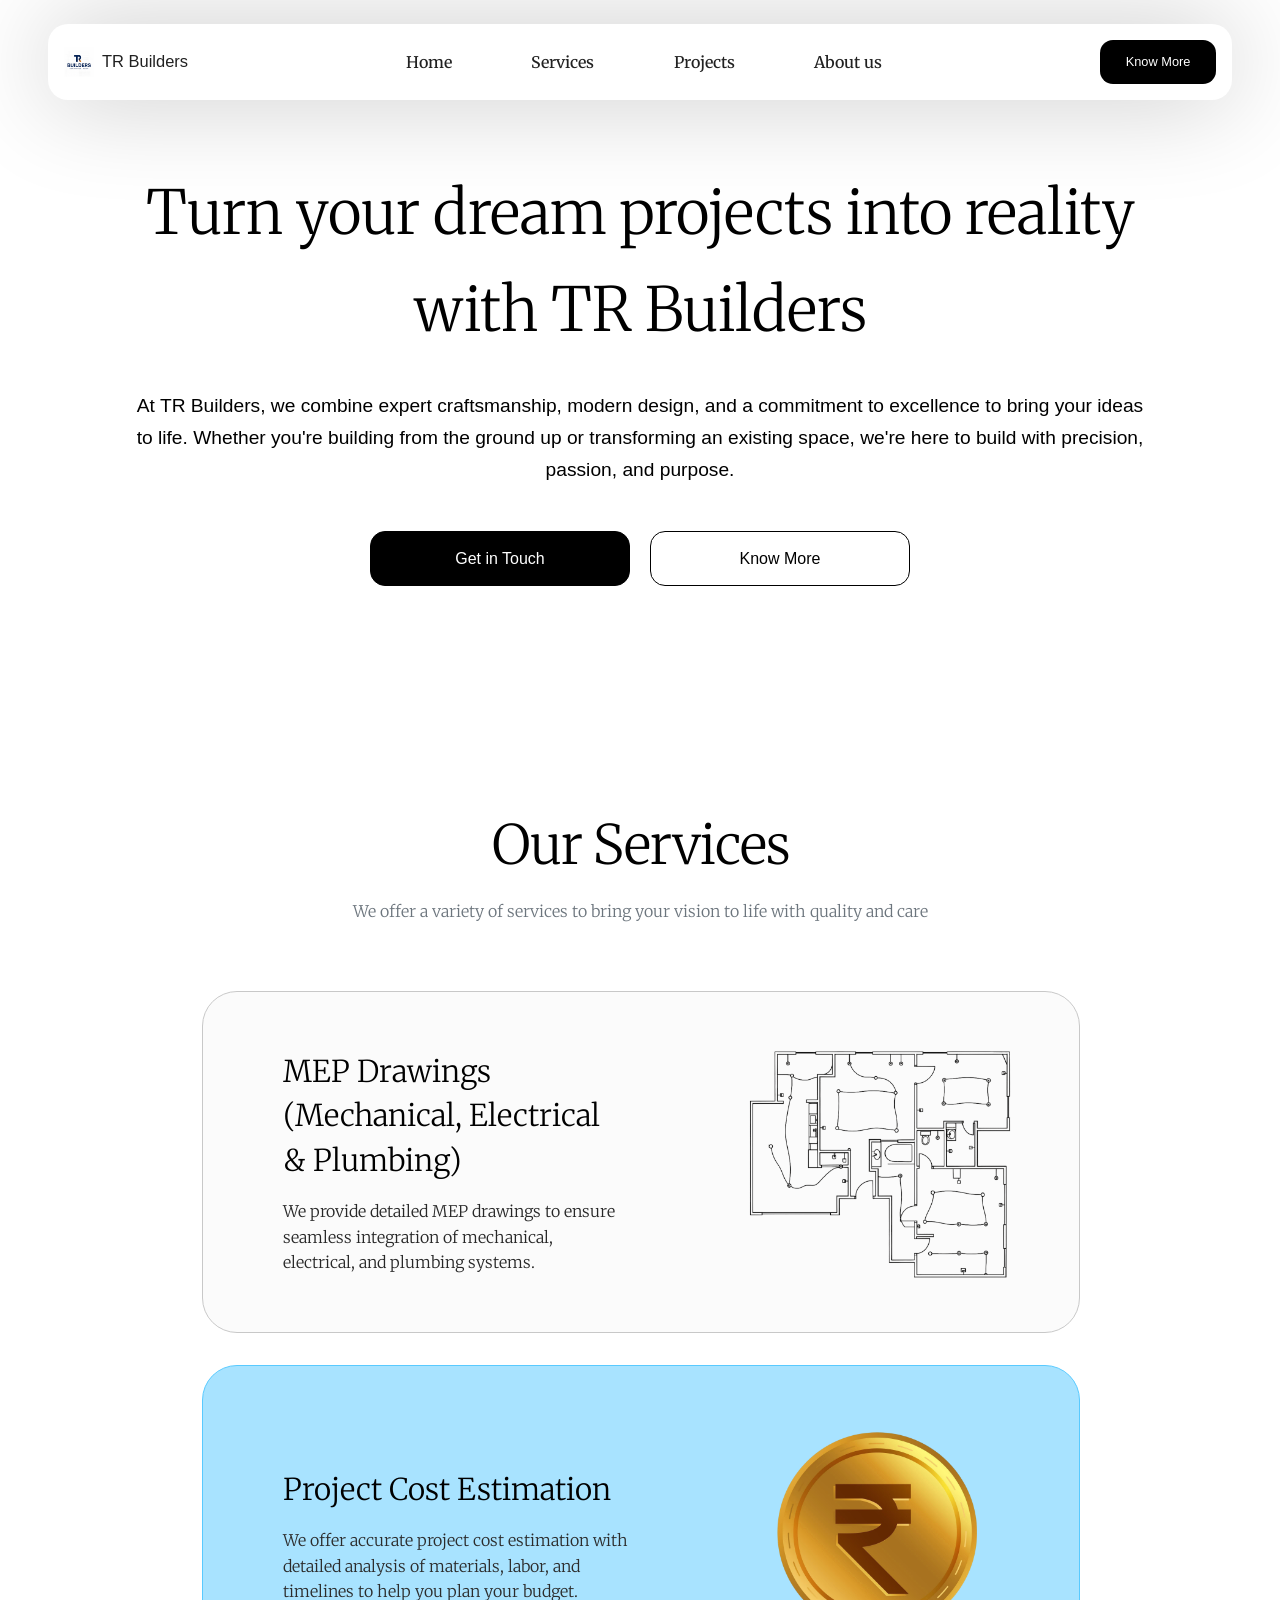
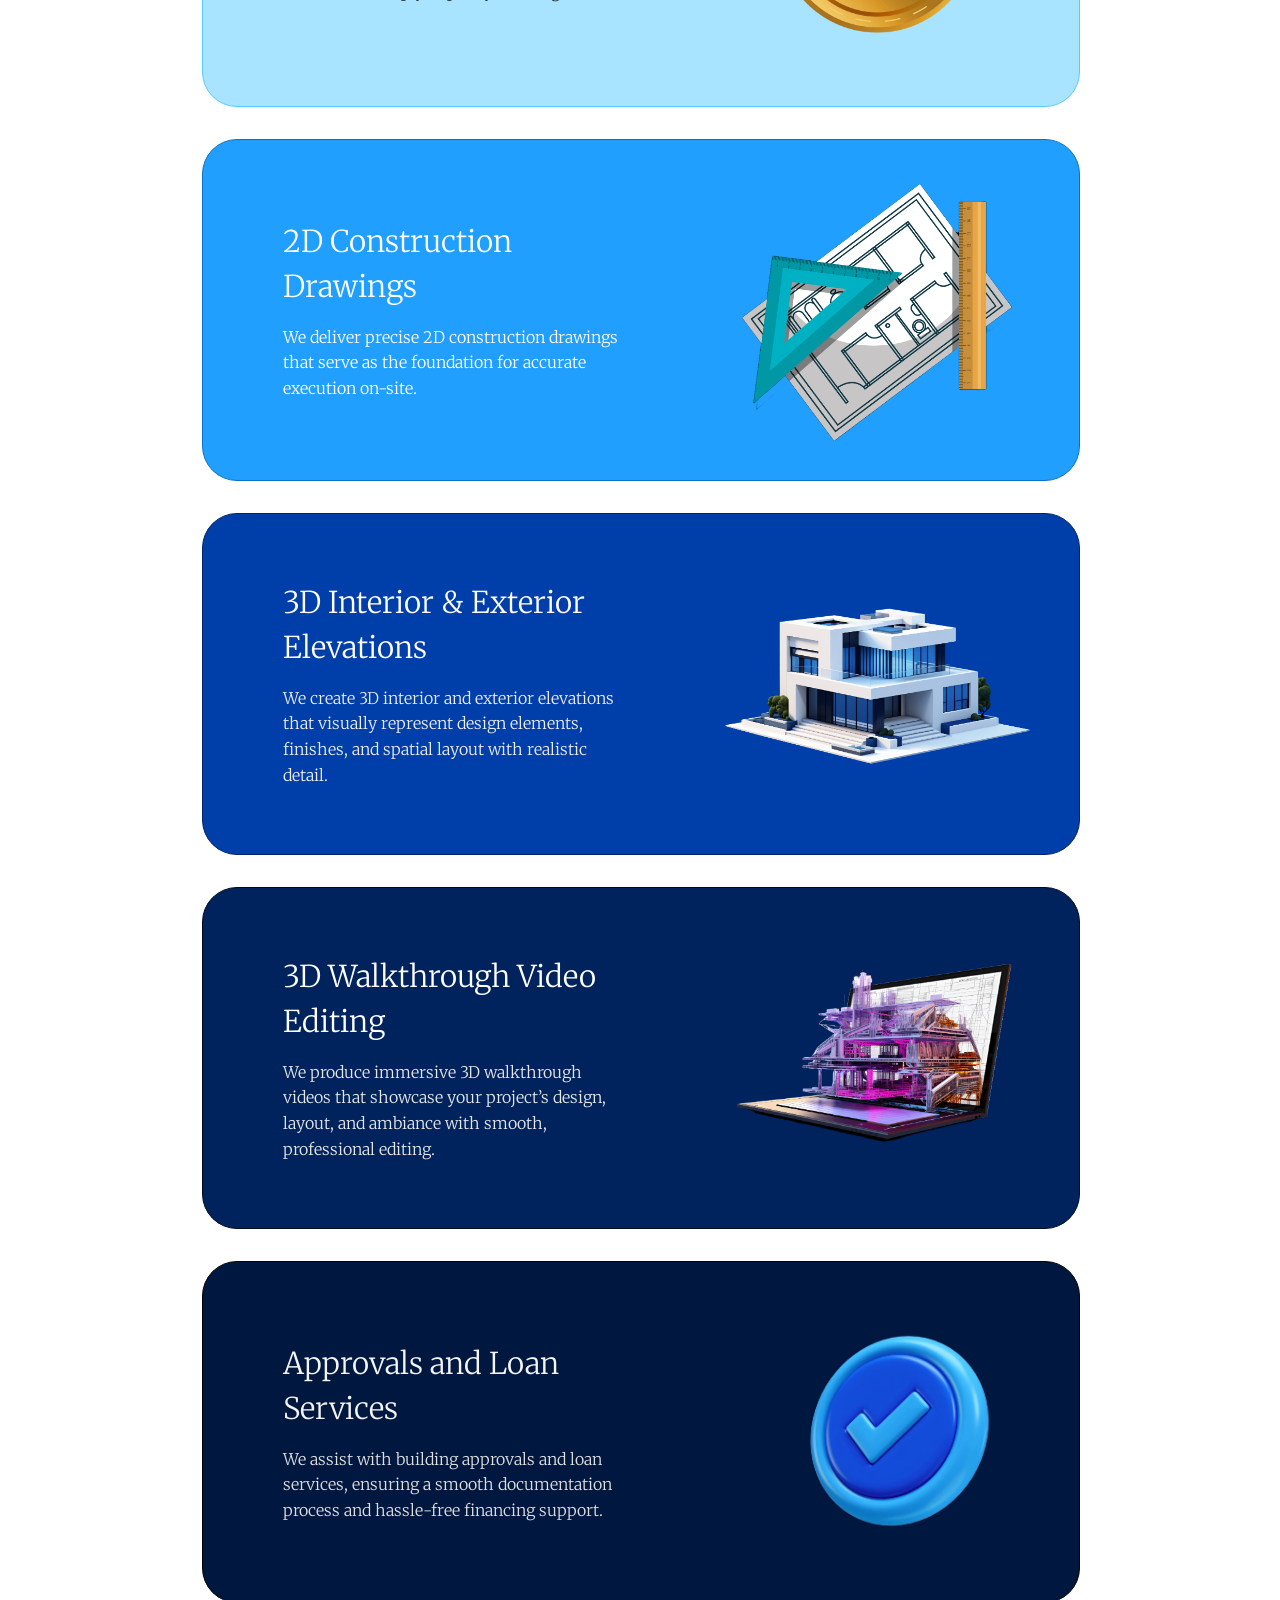
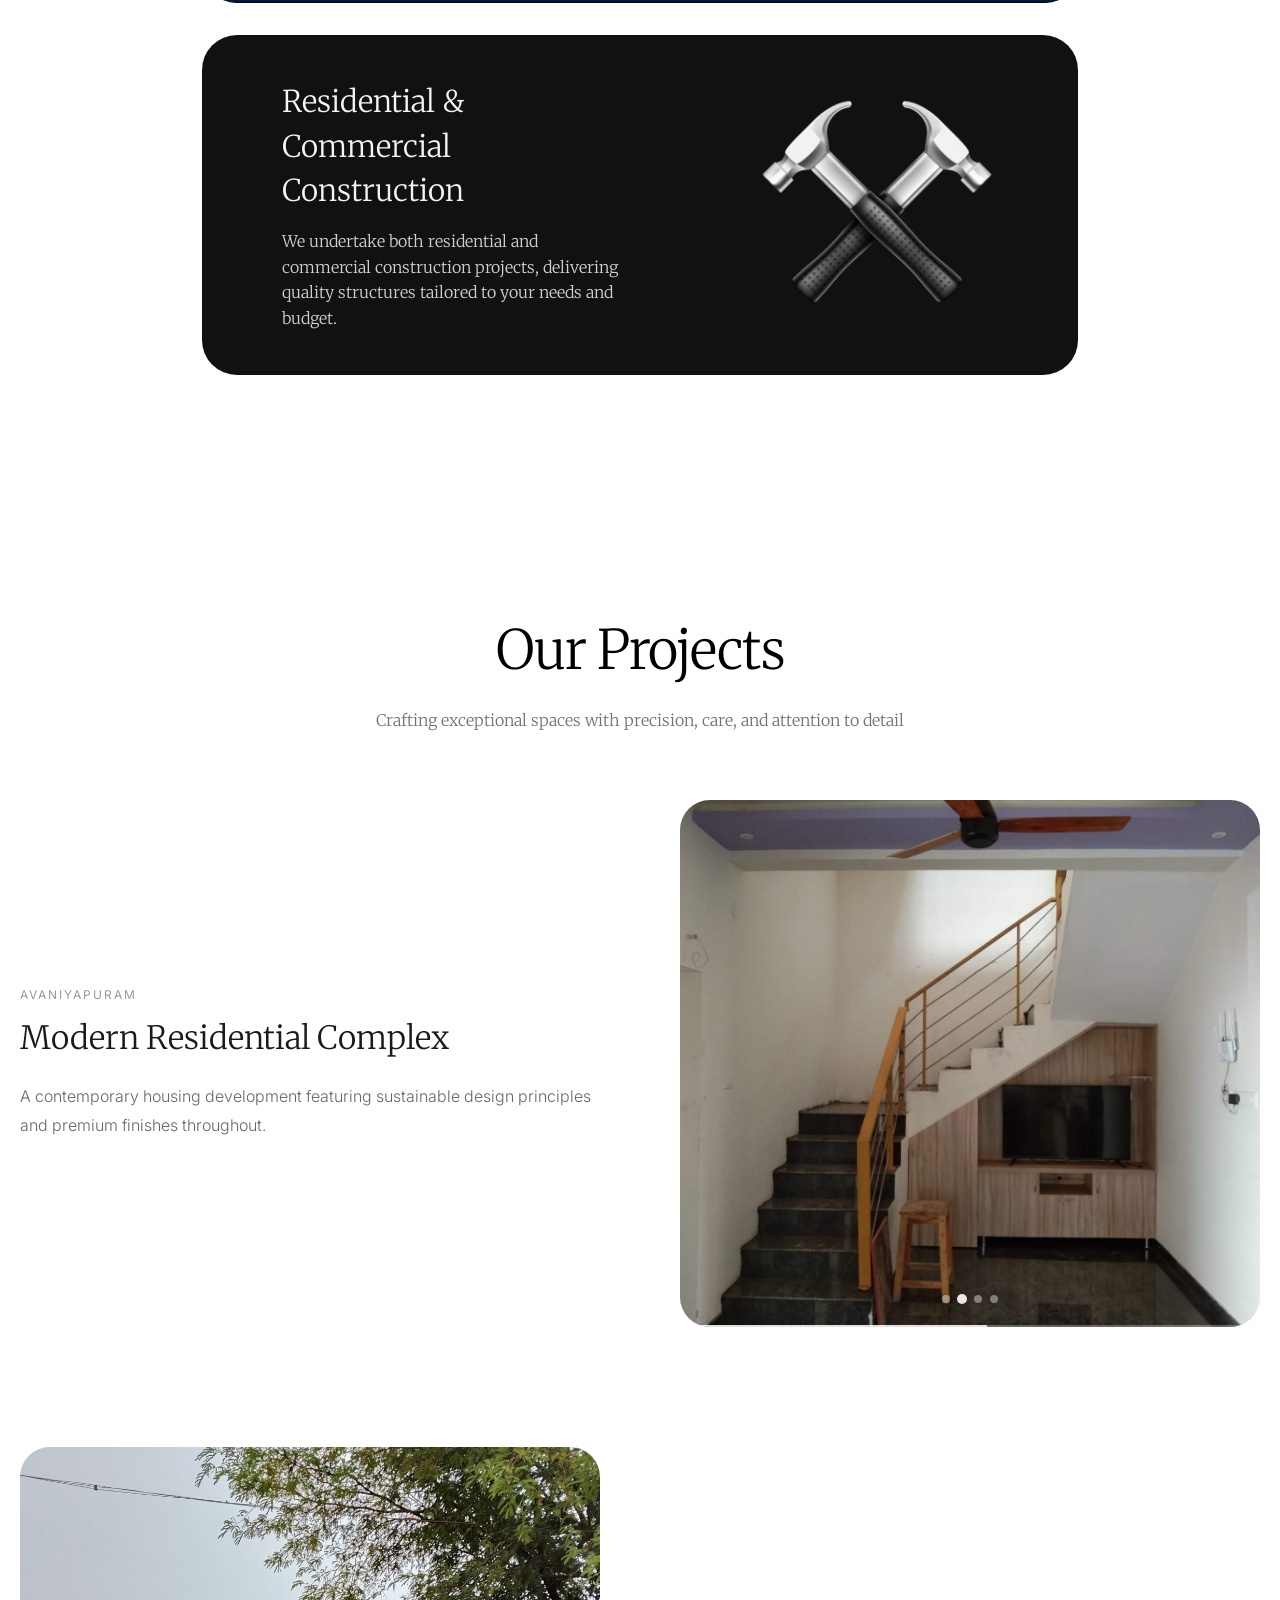
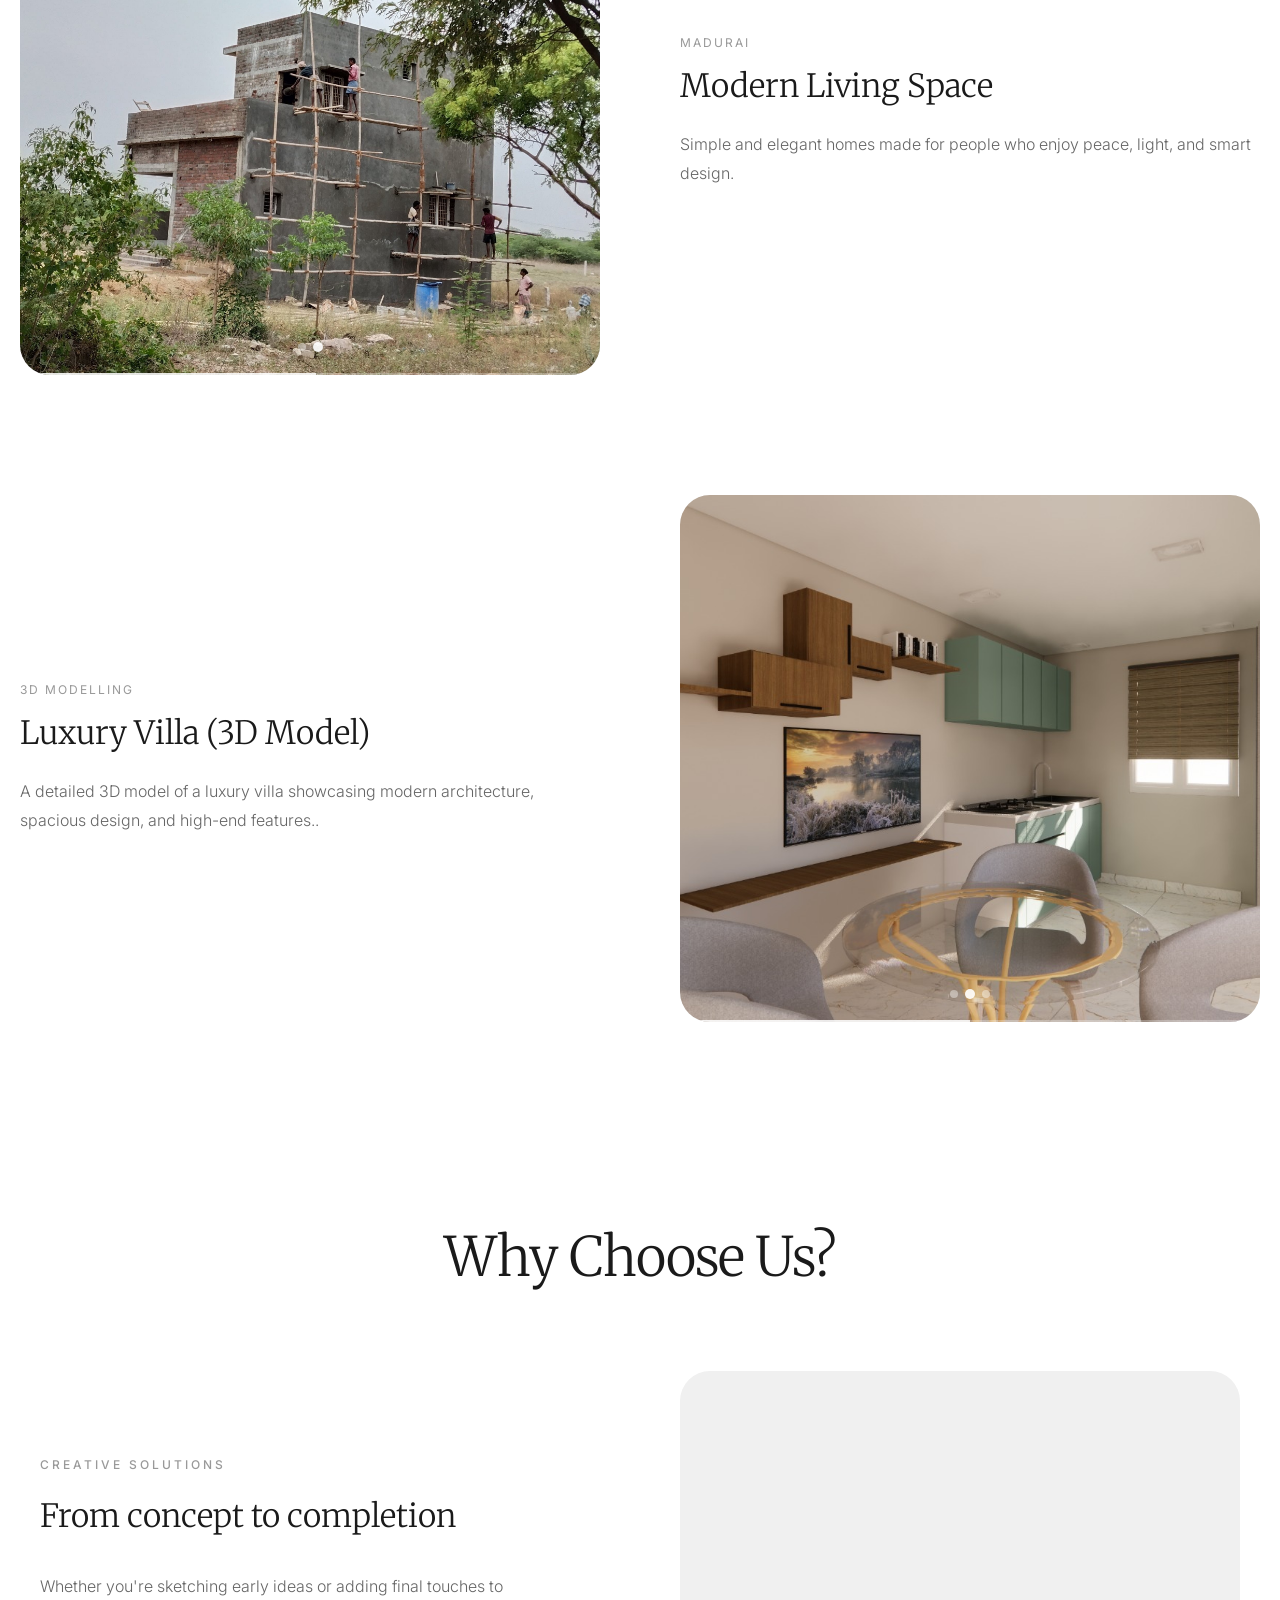
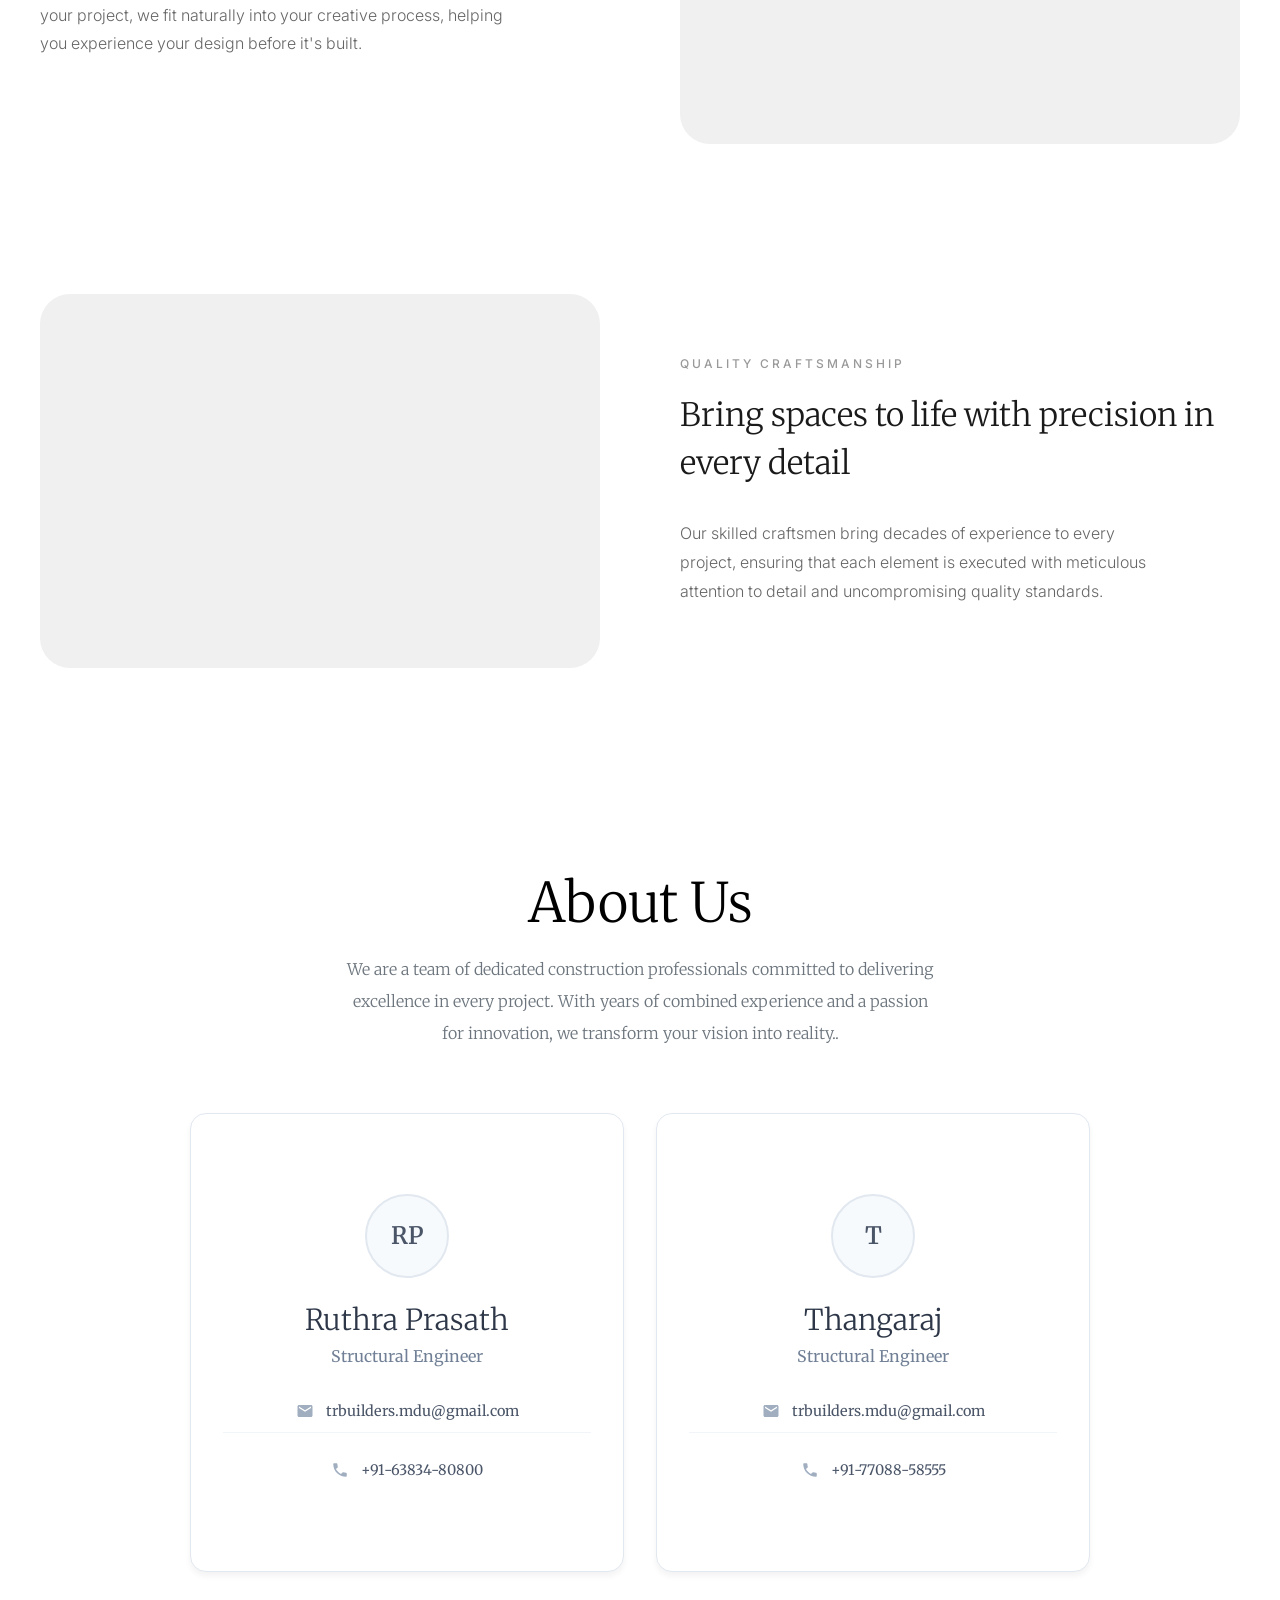
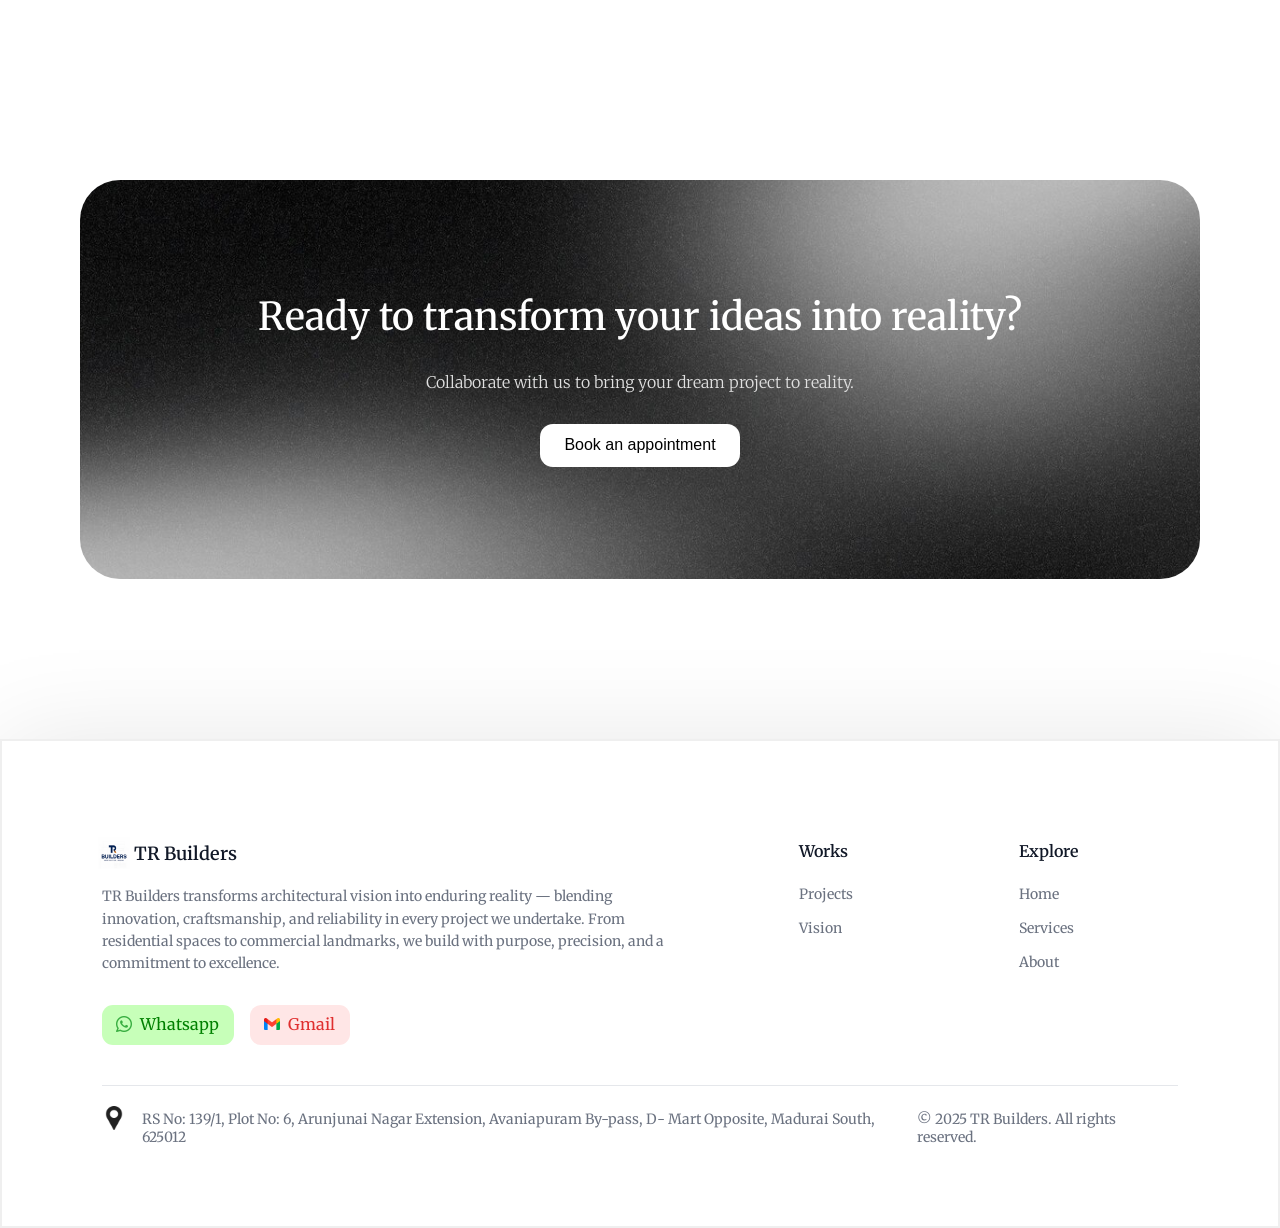
==== commit cb858639: "Services section color palette changes. Intermediate devices css" ====
--- a/index.html
+++ b/index.html
@@ -18,7 +18,7 @@
             <div class="navbar">
                 <nav>
                     <div class="nav-brand">
-                        <img src="/images/company-logo-new.png" alt="company logo" width="30" height="30">
+                        <img src="images/company-logo-new.png" alt="company logo" width="30" height="30">
                         <a href="#intro-section" >TR Builders</a>
                     </div>
                     
@@ -71,13 +71,6 @@
 
 
 
-        <!-- <img class="contruction-img" src="images/construction-wide.jpg" alt="construction image"> -->
-        <div class="image">
-            <!-- <img class="contruction-img" src="images/construction-upscaled.png" alt="construction image"> -->
-            <!-- <img class="contruction-img" src="images/construction2.png" alt="construction image">  -->
-        </div>
-        
-        <!-- <img src="images/construction.jpg" alt="construction image"> -->
 
         
 
@@ -89,56 +82,7 @@
                 <p>We offer a variety of services to bring your vision to life with quality and care</p>
             </div>
         
-            <!-- <div class="zwc-stats-svg-wrapper" style="width: 100%; position: sticky; top: 10rem; z-index: 0; margin-top: -3rem; margin-bottom: -70px;">
-                <svg id="Layer_2" data-name="Layer 2" xmlns="http://www.w3.org/2000/svg" viewBox="0 0 1518.05 460.59">
-                    <defs>
-                        <style>.cls-1{fill:none}</style>
-                        <linearGradient id="zwc-stats-gradient-green" x1="0" y1="0" x2="150" y2="0" gradientUnits="userSpaceOnUse">
-                            <stop stop-color="transparent" offset="0"></stop>
-                            <stop stop-color="#48ce82" offset="1"></stop>
-                        </linearGradient>
-                        <linearGradient id="zwc-stats-gradient-purple" x1="0" y1="0" x2="150" y2="0" gradientUnits="userSpaceOnUse">
-                            <stop stop-color="transparent" offset="0"></stop>
-                            <stop stop-color="#4852fa" offset="1"></stop>
-                        </linearGradient>
-                        <linearGradient id="zwc-stats-gradient-blue" x1="0" y1="0" x2="150" y2="0" gradientUnits="userSpaceOnUse">
-                            <stop stop-color="transparent" offset="0"></stop><stop stop-color="#2b80f2" offset="1"></stop>
-                        </linearGradient>
-                        <linearGradient id="zwc-stats-lines-path" x1="0" y1="0" x2="100%" y2="0" gradientUnits="userSpaceOnUse">
-                            <stop stop-color="transparent " offset="0%"></stop><stop stop-color="#0b92f080" offset="10%"></stop>
-                            <stop stop-color="#3de9a880" offset="90%"></stop><stop stop-color="transparent" offset="100%"></stop>
-                        </linearGradient>
-                        <linearGradient id="zwc-stats-lines-gradient" x1="0" y1="0" x2="80" y2="0" gradientUnits="userSpaceOnUse">
-                            <stop stop-color="transparent " offset="0"></stop>
-                            <stop stop-color="white" offset="1"></stop>
-                        </linearGradient>
-                    </defs>
-                    <path class="cls-1" stroke="url(#zwc-stats-lines-path)" d="m.32,12.1c69.99,57.44,135.77,89.56,180.83,107.64,16.32,6.55,56.07,21.74,109.59,33.65,56.36,12.55,105.62,16.48,143.24,17.26h601.53s129.33,5.28,253.65-38.56c118.34-40.62,171-85.09,228.46-131.7"></path>
-                    <path class="cls-1" stroke="url(#zwc-stats-lines-path)" d="m.32,233.69c399.07-2.43,665.2-3.65,798.37-3.65,179.56,0,718.87,3.65,718.87,3.65"></path>
-                    <path class="cls-1" stroke="url(#zwc-stats-lines-path)" d="m1517.55,126.77s-135.01,63.27-338.02,70.99c0,0-85.72,5.44-144.59,3.69-58.57.02-600.73.18-600.73.18l-96.19-1.77S150.2,192.98.32,133.16"></path>
-                    <path class="cls-1" stroke="url(#zwc-stats-lines-path)" d="m.43,448.49s146.75-140.13,403.05-157.23l14.15-.78c8.25-.46,16.51-.68,24.78-.67l630.9.88c9.66.01,19.33.35,28.97,1l12.06.82s217.47,6.03,403.4,167.69"></path>
-                    <path class="cls-1" stroke="url(#zwc-stats-lines-path)" d="m1517.51,334.13s-146.61-68.28-345.96-71.49l-50.46-2.48-724.4-.2-53.71.99S148.8,267.41.27,327.75"></path>
-                    <line x1="0" y1="0" x2="150" y2="0" stroke="url(#zwc-stats-gradient-purple)" stroke-width="3" stroke-linecap="round" transform="translate(-120,0)" vector-effect="non-scaling-stroke" class="active">
-                        <animateMotion dur="3s" repeatCount="indefinite" path="m.32,12.1c69.99,57.44,135.77,89.56,180.83,107.64,16.32,6.55,56.07,21.74,109.59,33.65,56.36,12.55,105.62,16.48,143.24,17.26h601.53s129.33,5.28,253.65-38.56c118.34-40.62,171-85.09,228.46-131.7" rotate="auto" begin="1"></animateMotion>
-                    </line>
-                    <line x1="0" y1="0" x2="150" y2="0" stroke="url(#zwc-stats-gradient-blue)" stroke-width="2.5" stroke-linecap="round" transform="translate(-120,0)" vector-effect="non-scaling-stroke" class="active">
-                        <animateMotion dur="2.5s" repeatCount="indefinite" path="m.32,233.69c399.07-2.43,665.2-3.65,798.37-3.65,179.56,0,718.87,3.65,718.87,3.65" rotate="auto" begin="5"></animateMotion>
-                    </line>
-
-                    <line x1="0" y1="0" x2="150" y2="0" stroke="url(#zwc-stats-gradient-green)" stroke-width="2.5" stroke-linecap="round" transform="translate(-120,0)" vector-effect="non-scaling-stroke" class="active">
-                        <animateMotion dur="4s" repeatCount="indefinite" path="m1517.55,126.77s-135.01,63.27-338.02,70.99c0,0-85.72,5.44-144.59,3.69-58.57.02-600.73.18-600.73.18l-96.19-1.77S150.2,192.98.32,133.16" rotate="auto" begin="3"></animateMotion>
-                    </line>
-
-                    <line x1="0" y1="0" x2="150" y2="0" stroke="url(#zwc-stats-gradient-green)" stroke-width="2.5" stroke-linecap="round" transform="translate(-120,0)" vector-effect="non-scaling-stroke" class="active">
-                        <animateMotion dur="3.5s" repeatCount="indefinite" path="m.43,448.49s146.75-140.13,403.05-157.23l14.15-.78c8.25-.46,16.51-.68,24.78-.67l630.9.88c9.66.01,19.33.35,28.97,1l12.06.82s217.47,6.03,403.4,167.69" rotate="auto" begin="2"></animateMotion>
-                    </line>
-
-                    <line x1="0" y1="0" x2="150" y2="0" stroke="url(#zwc-stats-gradient-purple)" stroke-width="3" stroke-linecap="round" transform="translate(-120,0)" vector-effect="non-scaling-stroke" class="active">
-                        <animateMotion dur="4.5s" repeatCount="indefinite" path="m1517.51,334.13s-146.61-68.28-345.96-71.49l-50.46-2.48-724.4-.2-53.71.99S148.8,267.41.27,327.75" rotate="auto" begin="0"></animateMotion>
-                    </line>
-                </svg>
-            </div> -->
-
+            
             <div class="sticky-divs">
                 
 
@@ -146,8 +90,7 @@
                  <div class="sticky  electrical-plumbing">
                     <div class="sticky-content">
                         <h3>MEP Drawings (Mechanical, Electrical & Plumbing)</h3>
-                        <p>This is a sample text for building estimation.
-                            This is a sample text for building estimation.
+                        <p>We provide detailed MEP drawings to ensure seamless integration of mechanical, electrical, and plumbing systems.
                         </p>
                     </div>
                     <img src="images/mep-drawings-bg-removed.png" alt="electrical-plumbing image">
@@ -158,8 +101,7 @@
                  <div class="sticky building-estimation">
                     <div class="sticky-content">
                         <h3>Project Cost Estimation</h3>
-                        <p>This is a sample text for building estimation.
-                            This is a sample text for building estimation.
+                        <p>We offer accurate project cost estimation with detailed analysis of materials, labor, and timelines to help you plan your budget.
                         </p>
                     </div>
                     <img src="images/rupees logo.png" alt="building estimation image">
@@ -169,8 +111,7 @@
                 <div class="sticky two-d-plan">
                     <div class="sticky-content">
                         <h3>2D Construction Drawings</h3>
-                        <p>This is a sample text for building estimation.
-                            This is a sample text for building estimation.
+                        <p>We deliver precise 2D construction drawings that serve as the foundation for accurate execution on-site.
                         </p>
                     </div>
                     <img src="images/2d-drawings.png" alt="2D plan image">
@@ -181,8 +122,7 @@
                 <div class="sticky three-d-plan">
                     <div class="sticky-content">
                         <h3>3D Interior & Exterior Elevations</h3>
-                        <p>This is a sample text for building estimation.
-                            This is a sample text for building estimation.
+                        <p>We create 3D interior and exterior elevations that visually represent design elements, finishes, and spatial layout with realistic detail.
                         </p>
                     </div>
                     <img src="images/elevation3.png" width="700px" alt="3D plan image">
@@ -193,8 +133,7 @@
                 <div class="sticky  walkthrough-video">
                     <div class="sticky-content">
                         <h3>3D Walkthrough Video Editing</h3>
-                        <p>This is a sample text for building estimation.
-                            This is a sample text for building estimation.
+                        <p>We produce immersive 3D walkthrough videos that showcase your project’s design, layout, and ambiance with smooth, professional editing.
                         </p>
                     </div>
                     <img src="images/walkthrough-video.png" alt="walkthrough-video image">
@@ -204,8 +143,7 @@
                 <div class="sticky  loan-approval">
                     <div class="sticky-content">
                         <h3>Approvals and Loan Services</h3>
-                        <p>This is a sample text for building estimation.
-                            This is a sample text for building estimation.
+                        <p>We assist with building approvals and loan services, ensuring a smooth documentation process and hassle-free financing support.
                         </p>
                     </div>
                     <!-- <img src="images/loan-approval-old.png" alt="building estimation image"> -->
@@ -216,8 +154,7 @@
                 <div class="sticky building-construction">
                     <div class="sticky-content">
                         <h3>Residential & Commercial Construction</h3>
-                        <p>This is a sample text for building estimation.
-                            This is a sample text for building estimation.
+                        <p>We undertake both residential and commercial construction projects, delivering quality structures tailored to your needs and budget.
                         </p>
                     </div>
                     <!-- <img src="images/building-construction.png" alt="building estimation image"> -->
@@ -524,7 +461,7 @@
     </section>
 
     <div class="ready">
-        <h3 class="ready-heading">Ready to transfrom your ideas to life?</h3>
+        <h3 class="ready-heading">Ready to transform your ideas into reality?</h3>
         <p class="ready-paragraph">Collaborate with us to bring your dream project to reality.</p>
         <a href="#about-section"><button>Book an appointment</button></a>
     </div>
@@ -580,7 +517,7 @@
         <div class="footer-bottom">
             <div class="legal-links">
                 <img src="images/pin.png" alt="location icon" width="24" height="24" style="transform: translateY(-4px);">
-                <a class="address legal-link">RS No: 139/1, Plot No: 6, Arunjunai Nagar Extension, Avaniapuram By-pass, D-Mart Opposite, Madurai South, 625012</a>
+                <a class="address legal-link">RS No: 139/1, Plot No: 6, Arunjunai Nagar Extension, Avaniapuram By-pass, D-&nbsp;Mart Opposite, Madurai South, 625012</a>
             </div>
             <p class="copyright">© 2025 TR Builders. All rights reserved.</p>
             
--- a/css/styles copy.css
+++ b/css/styles copy.css
@@ -186,17 +186,6 @@
   }
 
 
-  .intro-section::before {
-    content: "";
-    position: absolute;
-    top: 0; left: 0;
-    width: 100%; height: 100%;
-    filter: brightness(35%);
-    z-index: -1; /* Puts the background behind the content */
-    overflow: hidden;
-
-    animation: bacsk 18s infinite;
-}
 /* The Keyframes*/
 @keyframes back {
   0%, 100%{
@@ -238,9 +227,9 @@
     justify-content: left;
     align-items: center;
     padding:2.7rem 12rem;
-    margin:2.6rem 0rem 12rem;
-
-    transform: translateY(40px);
+    margin:2.5rem 0rem 12rem;
+
+    /* transform: translateY(40px); */
     animation: fadeInUp 0.8s ease-out forwards;
 }
 .intro-section .main-content{
@@ -265,25 +254,14 @@
 .intro-section .main-content h1{
 
     font-family: "Merriweather", serif;
-    /* font-family: 'Coolvetica', sans-serif; */
-
-    /* font-family: "DM Sans", sans-serif; */
     font-size: 5rem;
+    font-size: min(5rem, 4vw);
     font-weight:300;
-    /* letter-spacing: -1px; */
-    /* margin: 0rem min(30rem, 22vw); */
-
-    /* user-select: none; */
     pointer-events: none;
 
-
-    /* font-family: 'Product Sans Medium', sans-serif; */
-    /* font-family: 'Product Sans Black', sans-serif; */
-    /* font-family: 'General Sans', sans-serif; */
-    /* font-family: "Lora", serif; */
     font-weight: 300;
     color: black;
-    line-height: 6.7rem;
+    line-height: 9.7vh;
 
 }
 
@@ -292,8 +270,6 @@
     font-weight: 300;
 
     line-height: min(2rem, 4vh);
-
-    /* user-select: none; */
     pointer-events: none;
 
     color: black;
@@ -364,24 +340,9 @@
     background-color: rgb(242, 242, 242) !important;
     cursor: pointer;
   }
-/* 
-.intro-section .main-content button::before {
-    border-radius: 20px;
-    transition: 0.3s ease-out;
-    position: absolute;
-    content: "";
-    background-color: #000000;
-    top: 0; left: 0; right: 0; 
-    height: 0%; width: 100%; 
-    }
-.intro-section .main-content button:hover::before {
-     height: 100%;
-} */
+
 .page-content-wrapper{
     position: relative;
-    /* margin-top: 100vh;; */
-    /* background-color: white; */
-    /* z-index: 20; */
 
 }
 
@@ -625,6 +586,42 @@
     }
 }
 
+@media (min-width: 1501px) and (max-width:1800px) {
+
+    .intro-section .main{
+        padding:1.7rem 12rem;
+        /* margin:0rem 0rem 12rem; */
+    }
+    .intro-section .main-content{
+        gap: 1.3rem;
+        
+        width: 60%;
+        margin-right:4rem;
+
+    }
+
+    .intro-section .main .main-content-images{
+        width: 45%; height: 100%;
+        height: 430px;
+        background-repeat: no-repeat;
+        background-size: cover;
+        background-position: center center;
+        animation: back 18s infinite;
+        border-radius: 25px;
+    }
+    .intro-section .main-content p{
+        font-size: 1.1rem;
+        font-weight: 400;
+    }
+    .services-section .sticky-divs{
+        width:78.5% !important;
+        margin-top: 1.5rem;
+        
+        /* margin-bottom: -480px; */
+    }
+
+}
+
 /* Tablet-specific layout (769px–1024px) */
 @media (min-width: 769px) and (max-width: 1500px) {
     /* Navbar tweaks */
@@ -823,6 +820,7 @@
 .services-section .sticky-divs .sticky .sticky-content p{
     /* color:red; */
     font-family: "Merriweather", serif;
+    font-weight: 100;;
     font-size: min(1rem, 2vw);
     margin-top: 1rem;
     color:rgb(39, 39, 39);
@@ -846,6 +844,7 @@
 .electrical-plumbing{
     top: calc(14rem);
     background-color: #fefefe !important;
+    background-color: #fbfbfb !important;
     border: 1px solid #c8c8c8;
 }
 
@@ -855,12 +854,13 @@
     top: calc(14rem + 15px) !important;
     background-color: #9c3fff;
     background-color: #ffe32c;
-    border: 1px solid #c5b33a;
+    background-color: #a8e3ff;
+    border: 1px solid #59caff;
     color: rgb(0, 0, 0);
 }
 
 .building-estimation .sticky-content p{
-    color: rgb(0, 0, 0) !important;
+    color: rgb(44, 44, 44) !important;
 }
 
 /* 3 */
@@ -869,7 +869,7 @@
     background-color: #4b8dff;
     background-color: #6d00eb;
     background-color: #219fff;
-    border: 1px solid #1679c5;
+    border: 1px solid #0a72c2;
 
     color: rgb(255, 255, 255);
 }
@@ -881,12 +881,13 @@
 .three-d-plan{
     top: calc(14rem + 45px) !important;
     background-color: #0055ff;
-    background-color: #3516ff;
-    border: 1px solid #230cbb;
+    background-color: #634bff;
+    background-color: #003ea9;
+    border: 1px solid #002565;
     color: white;
 }
 .three-d-plan .sticky-content p{
-    color: white !important;
+    color: rgb(238, 238, 238) !important;
 }
 .three-d-plan img{
     height: 155% !important;
@@ -900,18 +901,21 @@
     top: calc(14rem + 60px) !important;
     background-color: #003ea9;
     background-color: #3400ad;
-    border: 1px solid #16004a;
+    background-color: #003ea9;
+    background-color: #00225d; 
+    border: 1px solid #000a1b;
     color: white;
 }
 .walkthrough-video .sticky-content p{
-    color: white !important;
+    color: rgb(232, 232, 232) !important;
 }
 /* 6 */
 .loan-approval{
     top: calc(14rem + 75px) !important;
     background-color: #65b7ff;    
     background-color: #00225d; 
-    border: 1px solid rgb(3, 0, 11);
+    background-color: #00173f; 
+    border: 1px solid rgb(0, 0, 0);
     color: rgb(244, 244, 244) !important;  
 
 }
@@ -920,7 +924,7 @@
     max-height: 70% !important;;
 }
 .loan-approval .sticky-content p{
-    color: white !important;
+    color: rgb(224, 224, 224) !important;
 }
 
 /* 7 */
@@ -941,7 +945,7 @@
 }
 .building-construction .sticky-content p {
     /* top: calc(15rem + 105px) !important; */
-    color: rgb(248, 248, 248) !important;
+    color: rgb(210, 210, 210) !important;
 }
 
 
@@ -957,7 +961,7 @@
     .services-section .sticky-divs .sticky{
         position: sticky;
         /* transform: translateY(-500px); */
-        top: 10.8rem;
+        top: 12.4rem;
         height:  200px;
         margin: 0rem 0rem 1rem;
         padding: 1rem 0rem;
@@ -985,13 +989,13 @@
         line-height: 1.3rem;
     }
     .services-section .sticky-divs{
-        width:100%;
+        width:100% !important;
         margin-top: 1.5rem;
         
         /* margin-bottom: -480px; */
     }
     .services-section{
-        padding: 3rem 20px 1rem 20px;
+        padding: 3rem 16.5px 1rem 16.5px;
     }
 
     .services-section .content{
@@ -1008,39 +1012,39 @@
 
         font-size: 14px;
         line-height: 1.5rem;
-        margin: 1rem 0rem  0rem;
+        margin: 1rem .5rem  1rem;
         pointer-events: none;
     }
     .electrical-plumbing{
-        top: calc(10.8rem);
+        top: calc(12.4rem);
     }
 
     
     /* 2 */
     .building-estimation{
-        top: calc(10.8rem + 15px) !important;
+        top: calc(12.4rem + 15px) !important;
     }
 
     /* 3 */
     .two-d-plan{
-        top: calc(10.8rem + 30px) !important;
+        top: calc(12.4rem + 30px) !important;
     }
     /* 4 */
     .three-d-plan{
-        top: calc(10.8rem + 45px) !important;
+        top: calc(12.4rem + 45px) !important;
     }
     /* 5 */
     .walkthrough-video{
-        top: calc(10.8rem + 60px) !important;
+        top: calc(12.4rem + 60px) !important;
     }
     /* 6 */
     .loan-approval{
-        top: calc(10.8rem + 75px) !important; 
+        top: calc(12.4rem + 75px) !important; 
     }
 
     /* 7 */
     .building-construction{
-        top: calc(10.8rem + 90px) !important;
+        top: calc(12.4rem + 90px) !important;
     }
 
 }
@@ -1552,10 +1556,6 @@
                 padding: 60px 16px;
             }
 
-            .section-title h2 {
-                /* font-size: 28px; */
-            }
-
             .features-grid {
                 gap: 60px;
             }
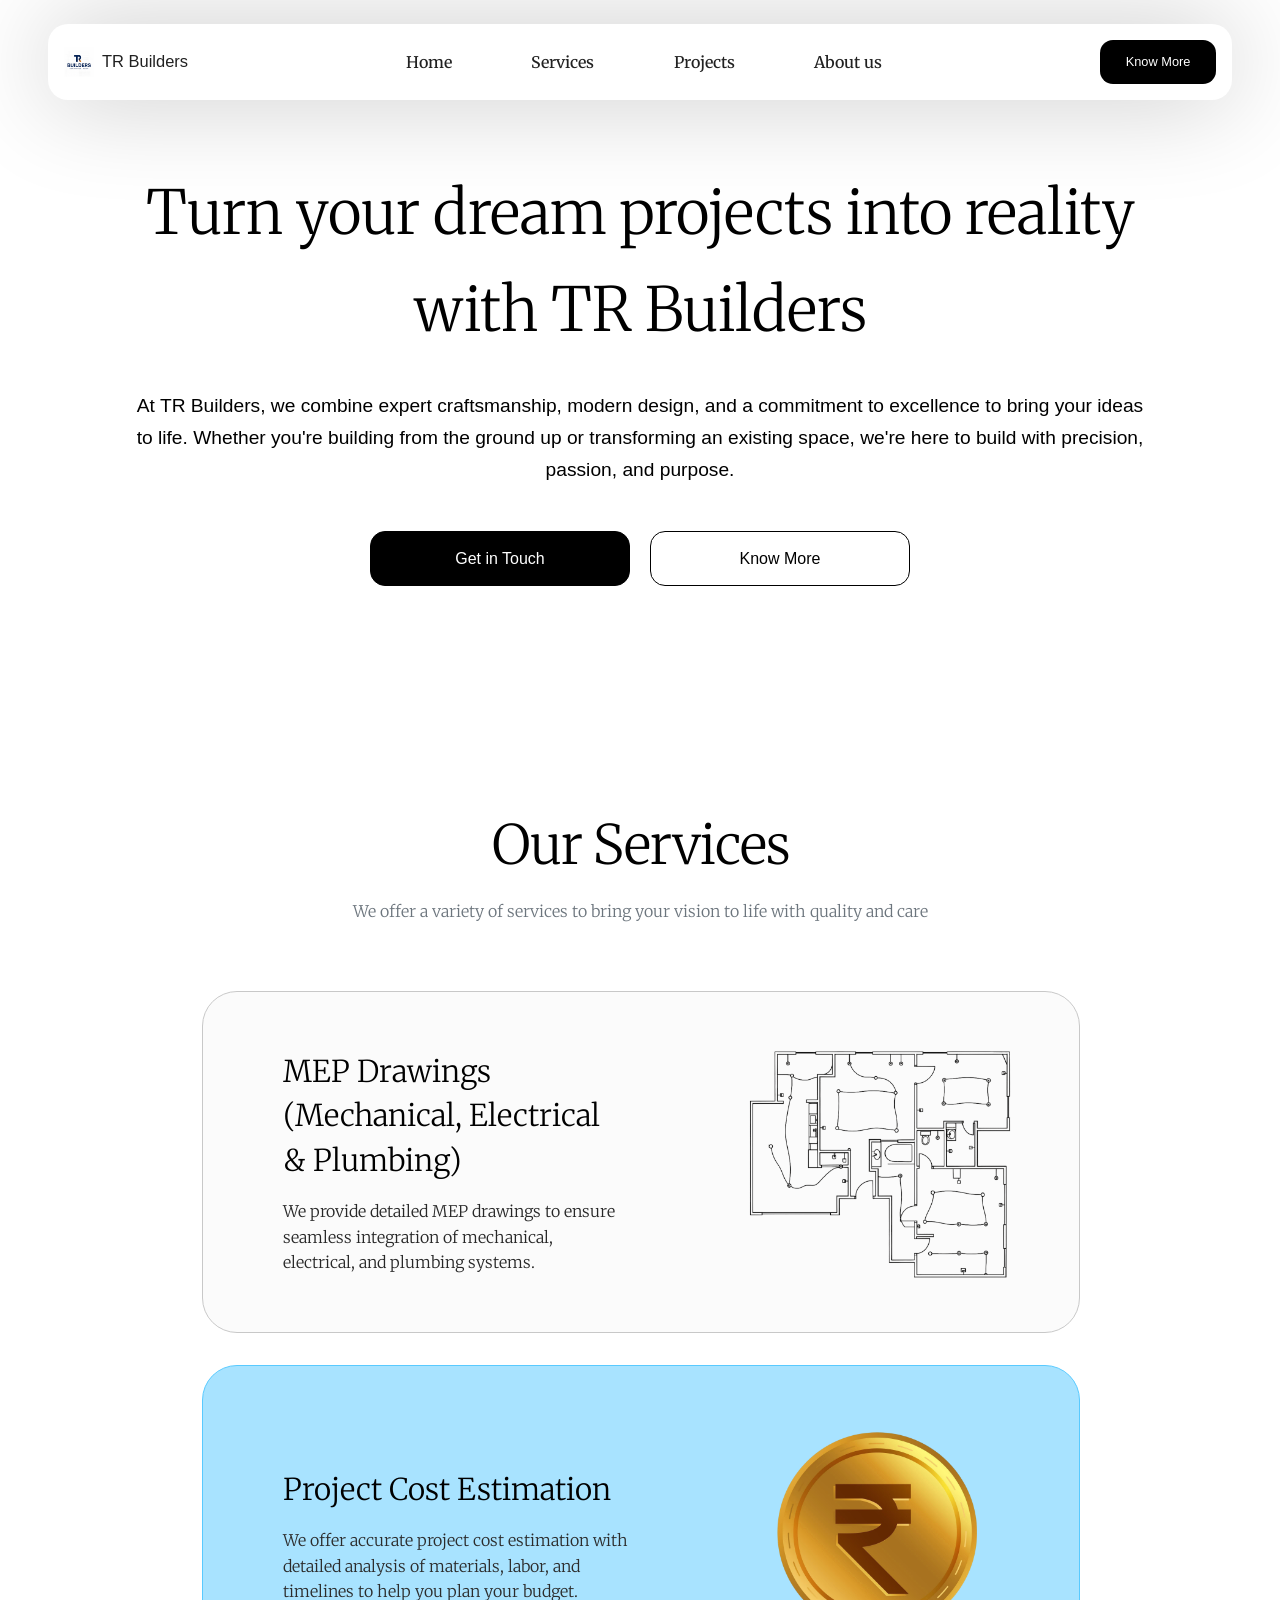
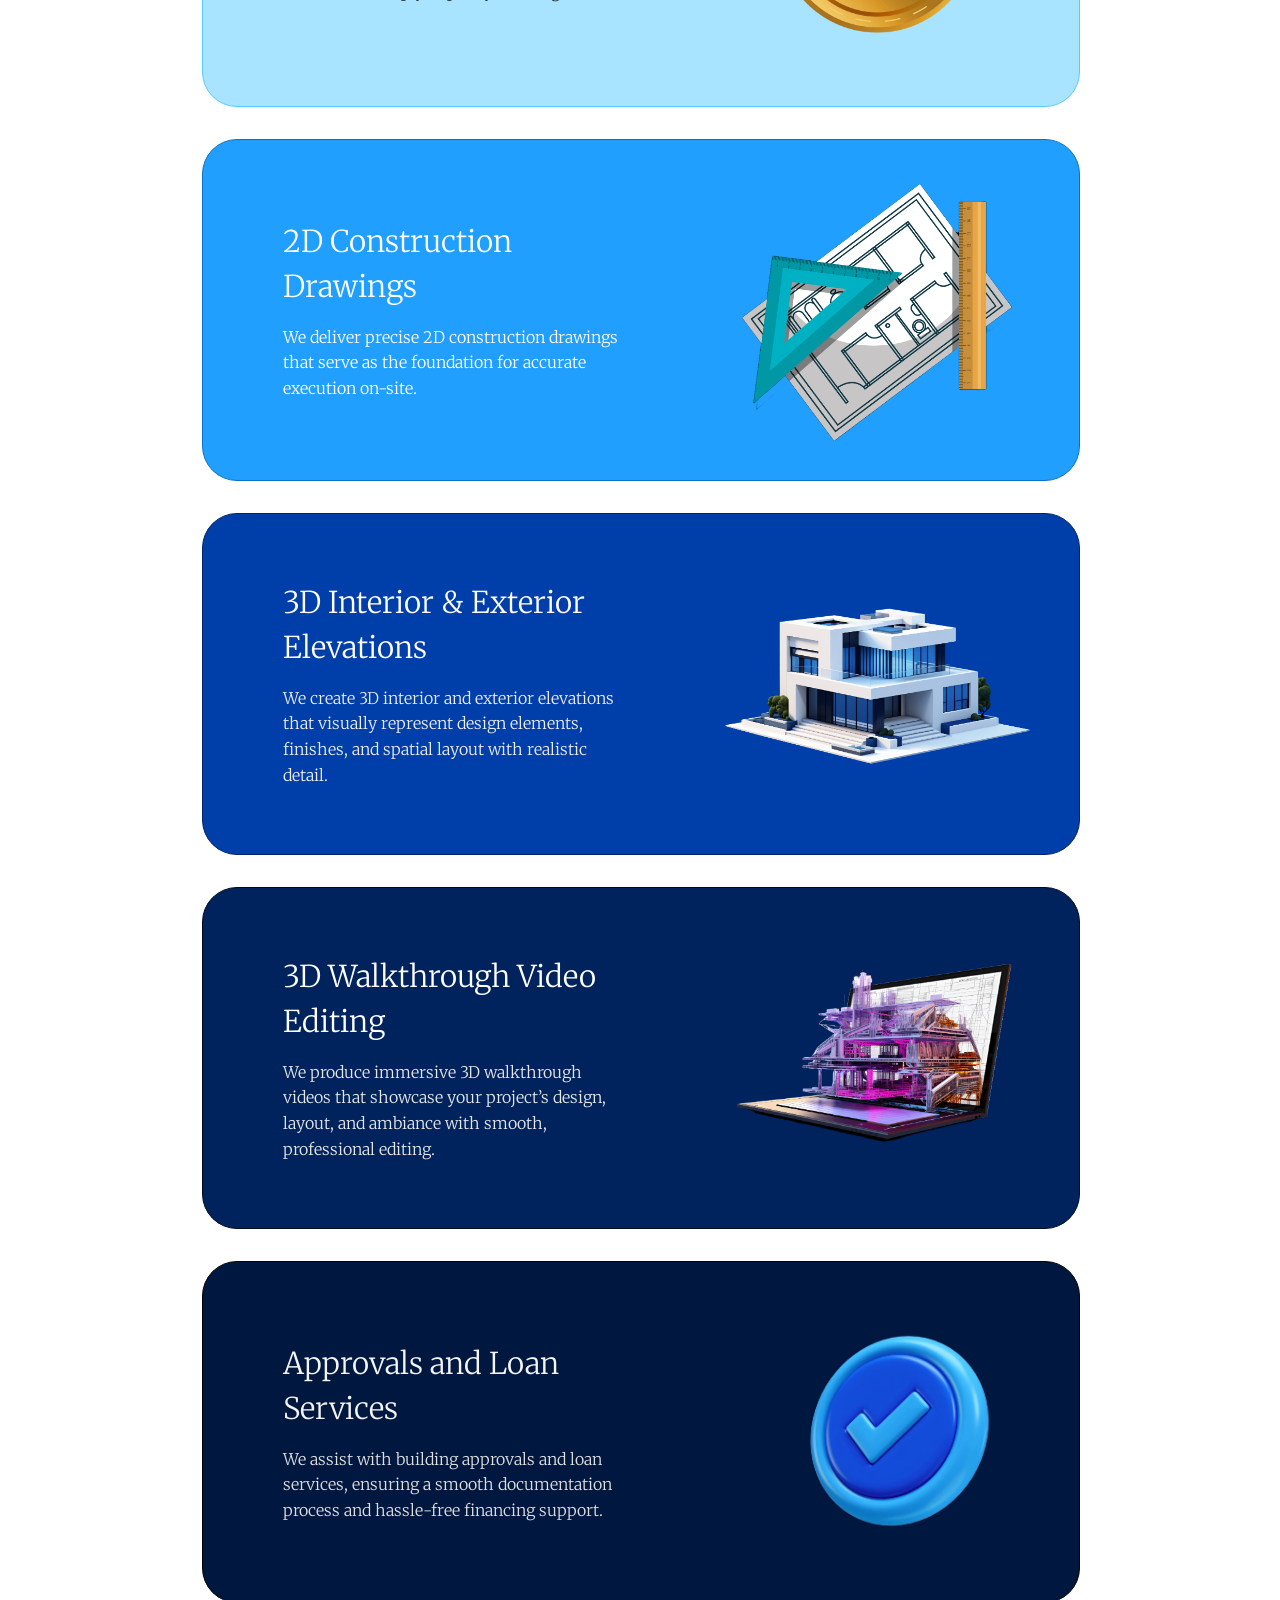
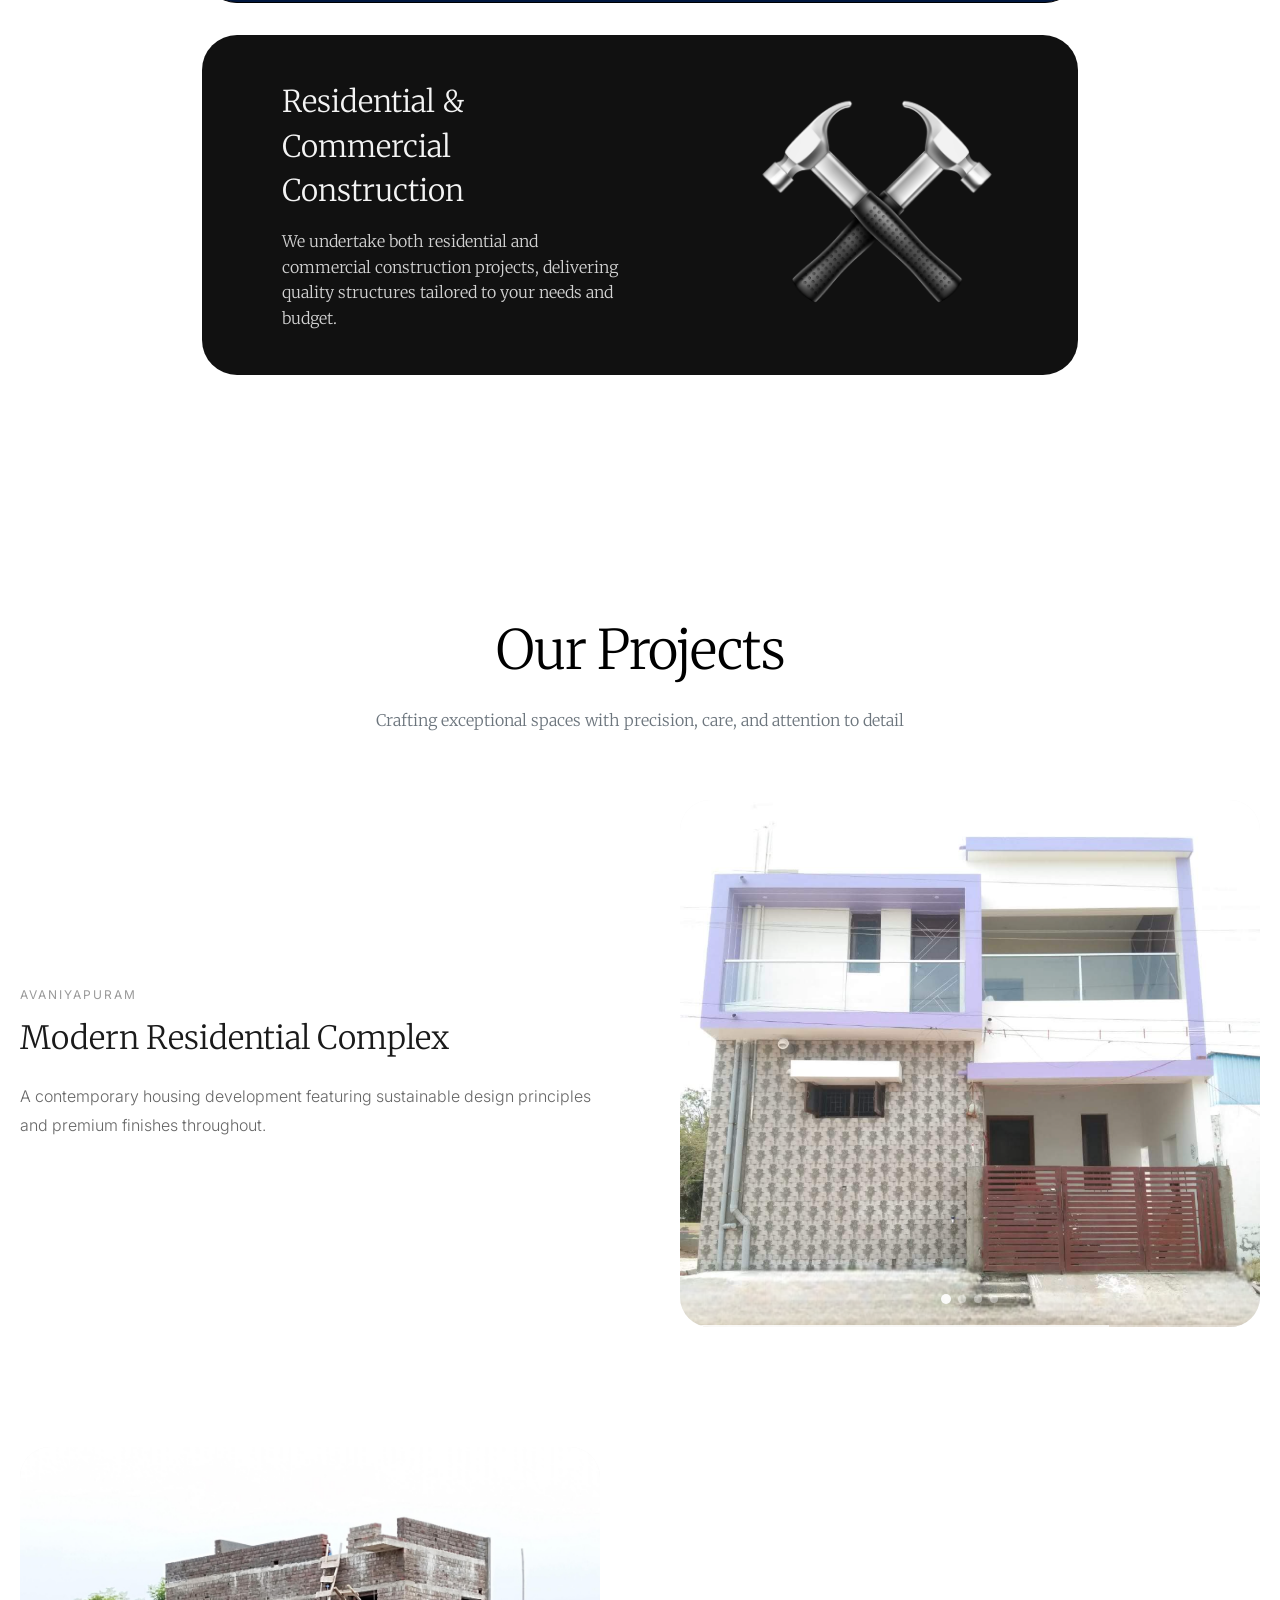
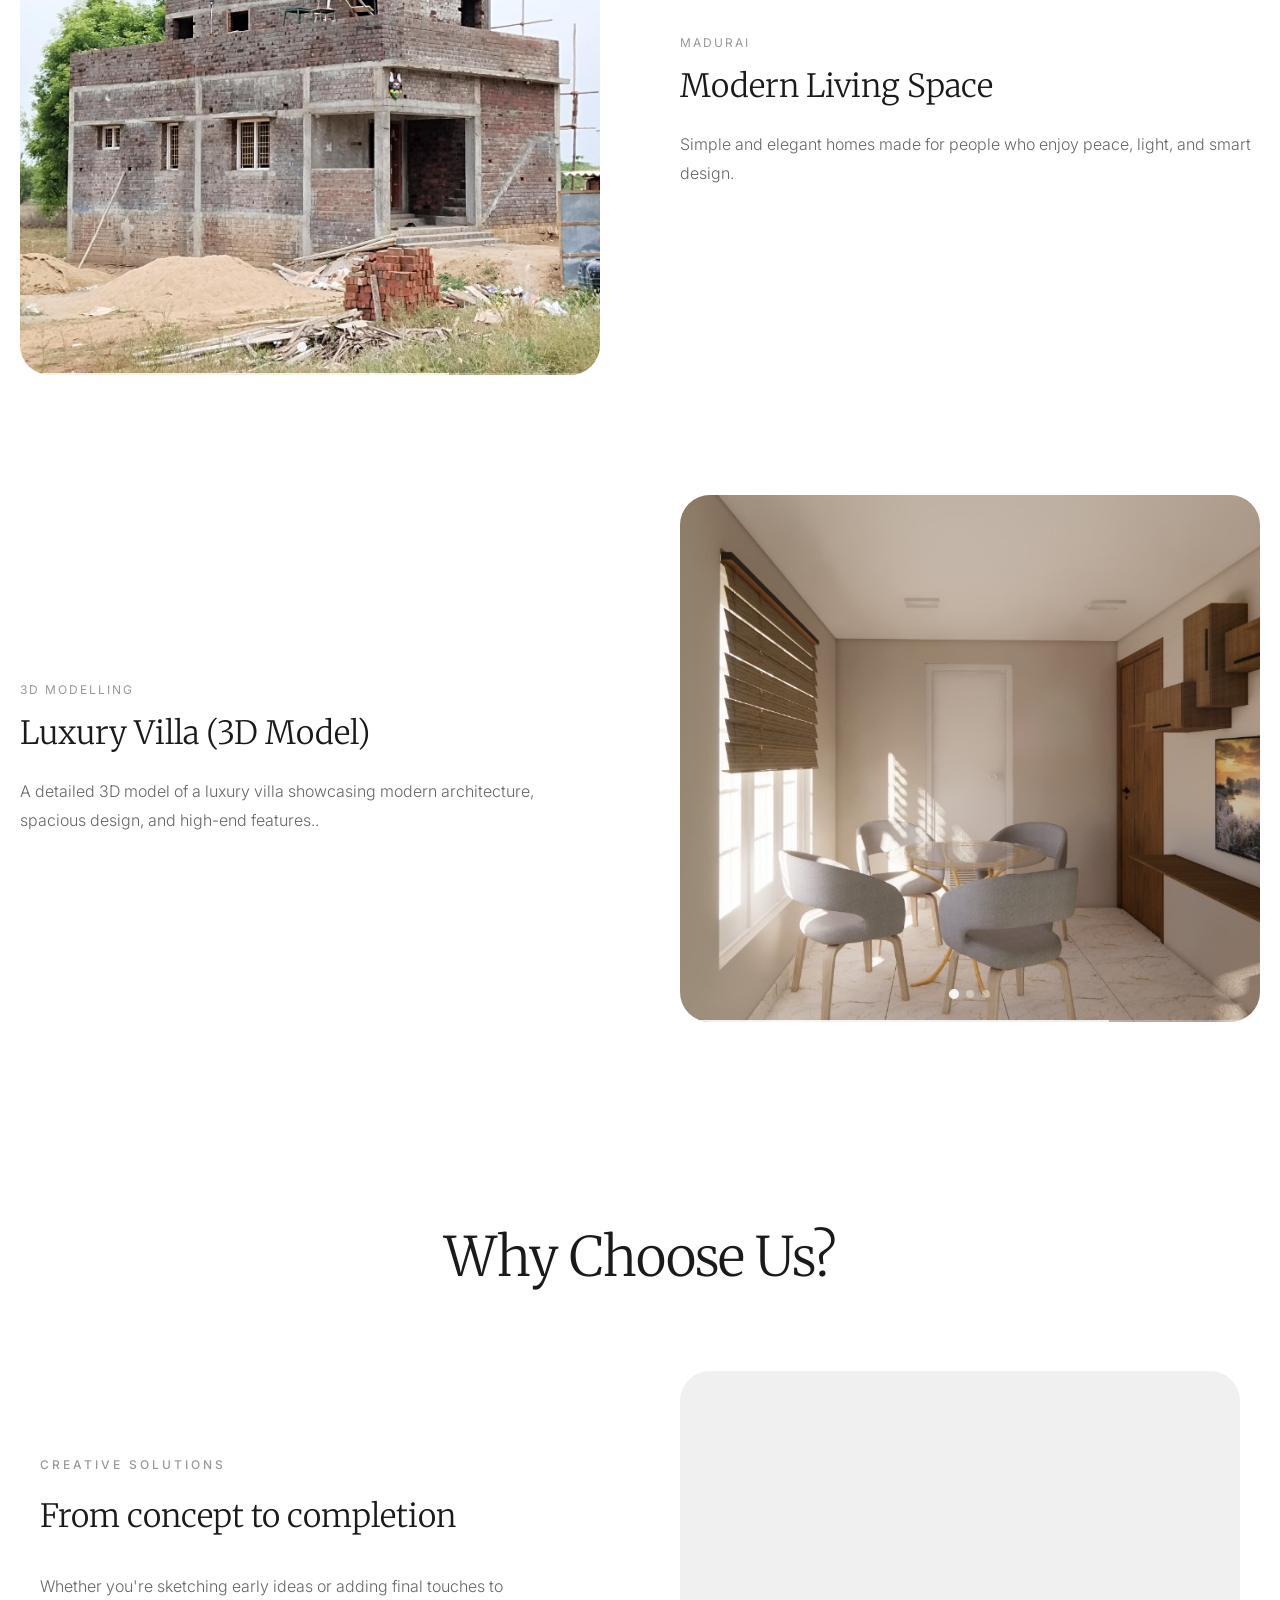
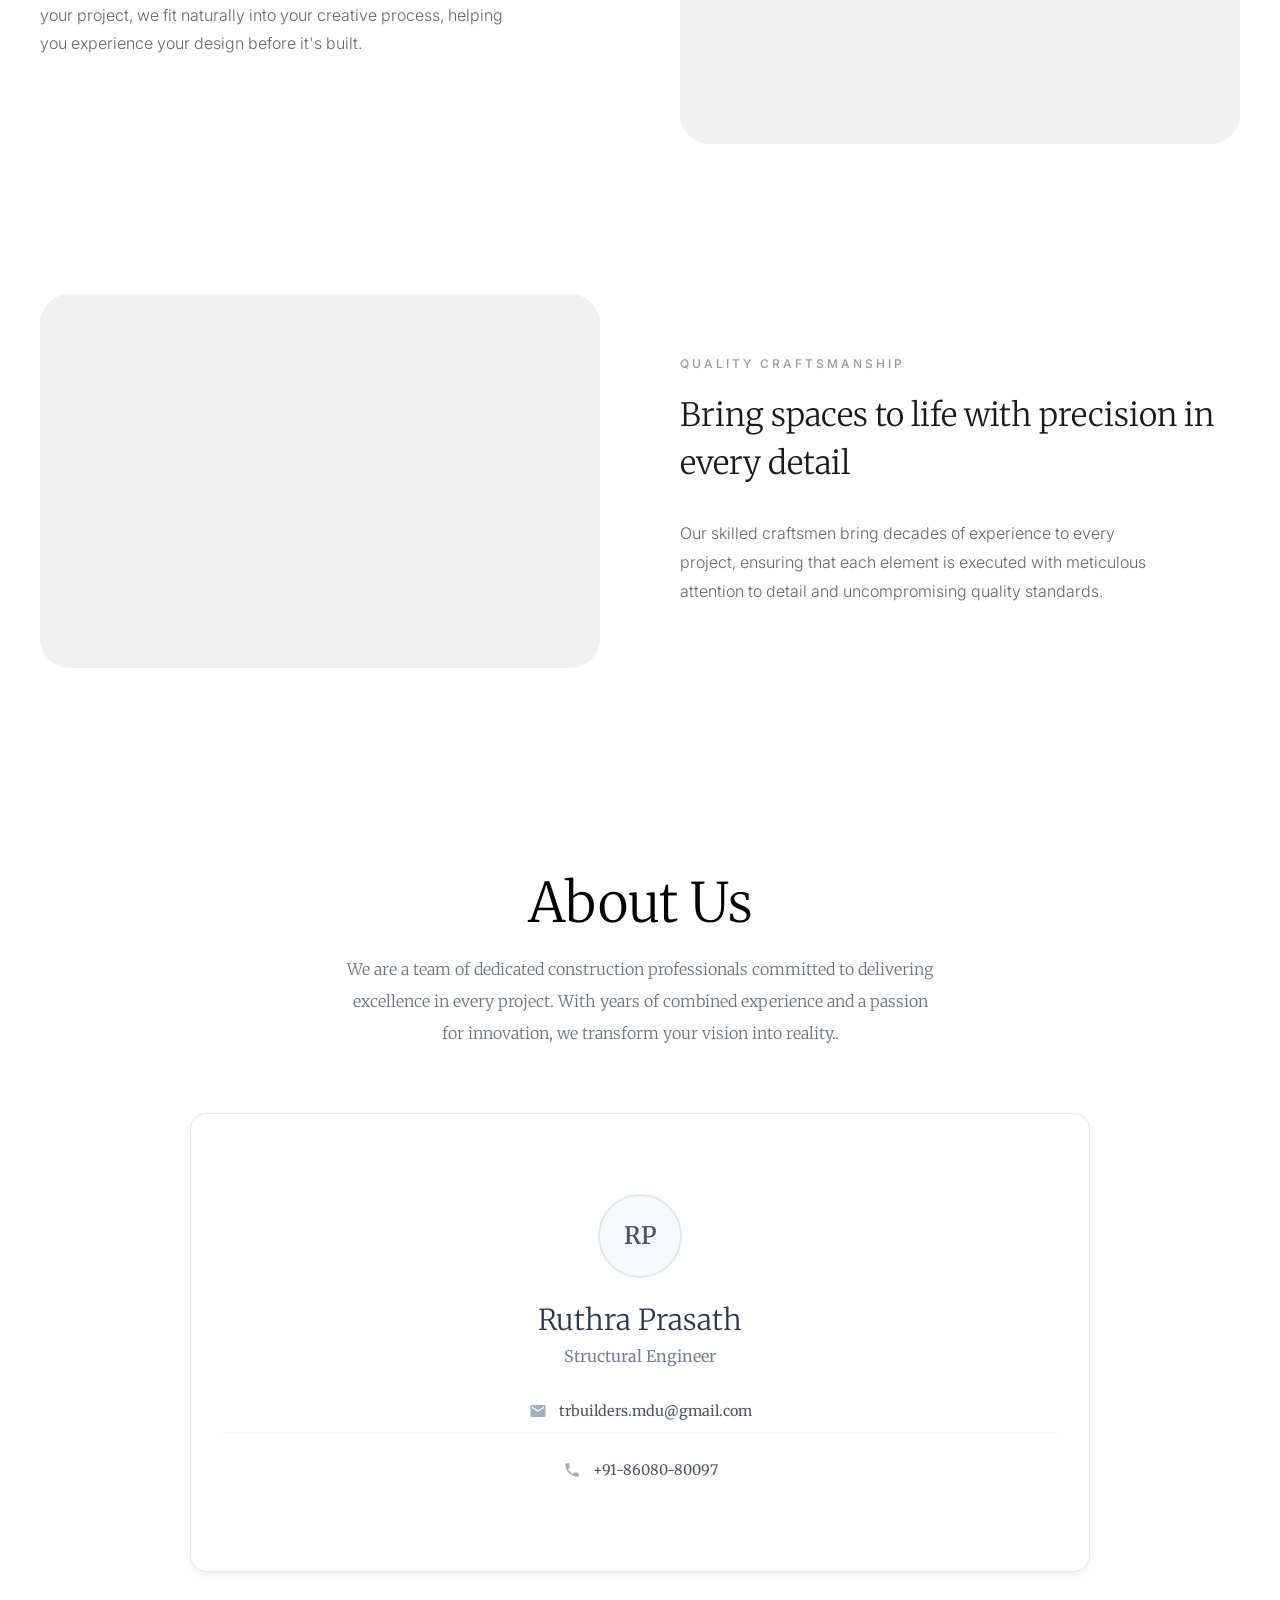
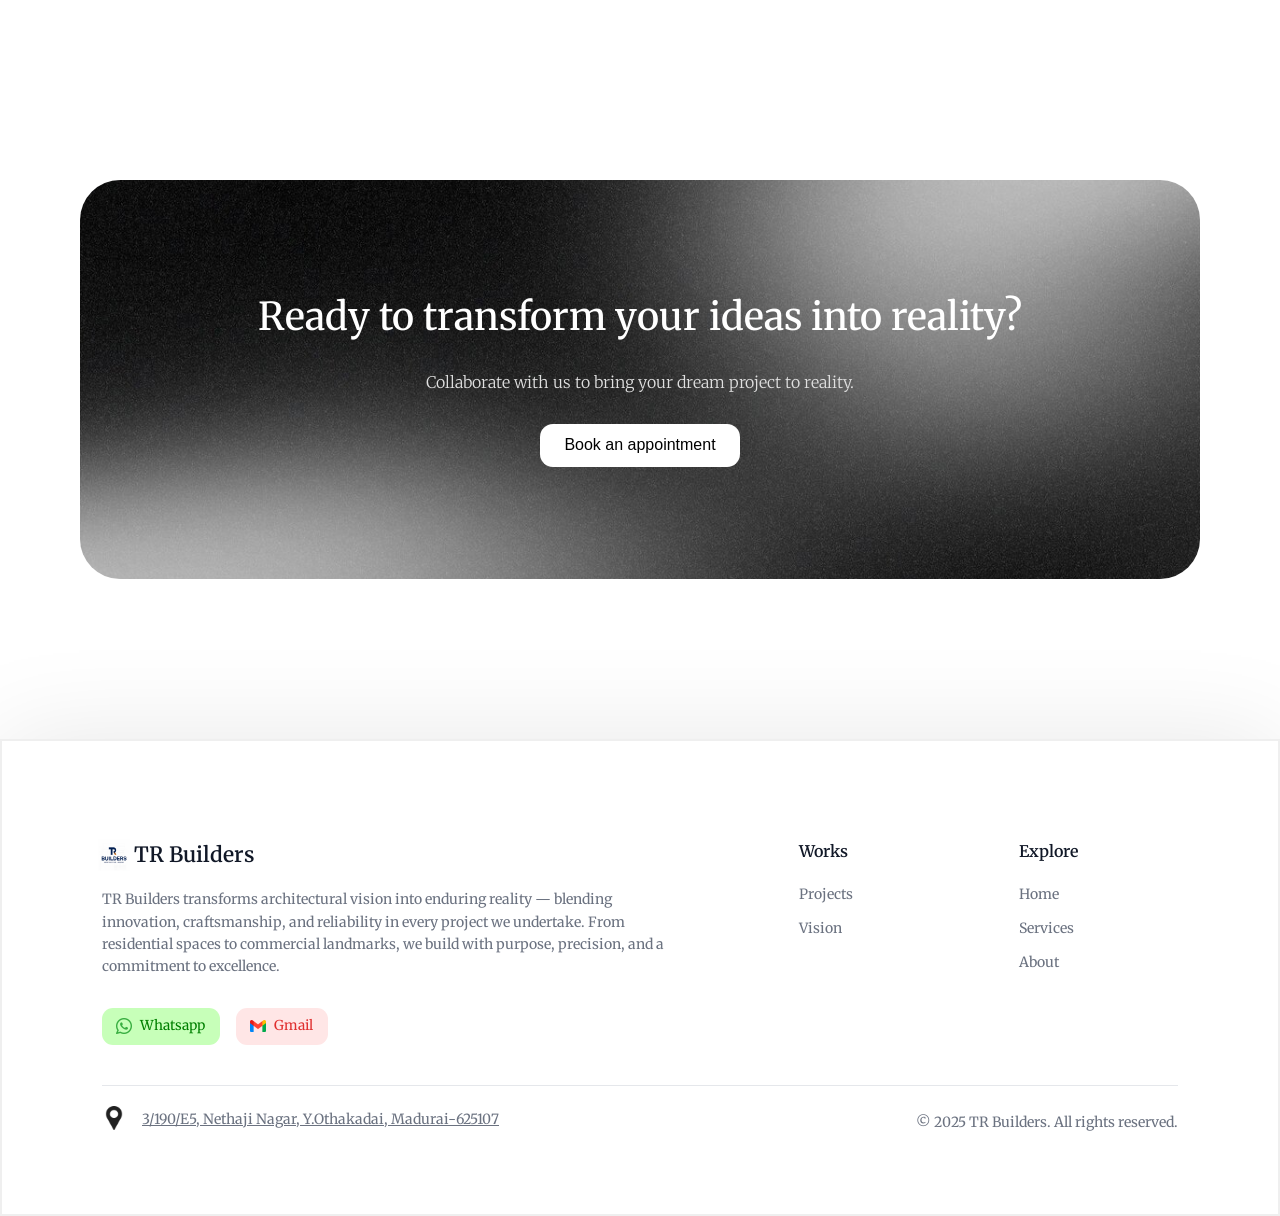
==== commit 99fb4723: "Changes in address and mobile number" ====
--- a/index.html
+++ b/index.html
@@ -420,14 +420,14 @@
                                 <path d="M6.62 10.79c1.44 2.83 3.76 5.14 6.59 6.59l2.2-2.2c.27-.27.67-.36 1.02-.24 1.12.37 2.33.57 3.57.57.55 0 1 .45 1 1V20c0 .55-.45 1-1 1-9.39 0-17-7.61-17-17 0-.55.45-1 1-1h3.5c.55 0 1 .45 1 1 0 1.25.2 2.45.57 3.57.11.35.03.74-.25 1.02l-2.2 2.2z"/>
                             </svg>
                             <span class="contact-text">
-                                <a href="tel:+91 6383480800">+91-63834-80800</a>
+                                <a href="tel:+91 6383480800">+91-86080-80097</a>
                             </span>
                         </div>
                     </div>
                 </div>
             </div>
             
-            <div class="profile-card">
+            <!-- <div class="profile-card">
                 <div class="profile-avatar">T</div>
                 <div class="profile-info">
                     <h2>Thangaraj</h2>
@@ -453,7 +453,8 @@
                         </div>
                     </div>
                 </div>
-            </div>
+            </div> -->
+            
         </div>
     </section>
 
@@ -481,7 +482,7 @@
                     TR Builders transforms architectural vision into enduring reality — blending innovation, craftsmanship, and reliability in every project we undertake. From residential spaces to commercial landmarks, we build with purpose, precision, and a commitment to excellence.
                 </p>
                 <div class="social-links">
-                    <a href="https://wa.me/916383480800?text=Hi%20TR%20Builders%2C%20I%27m%20interested%20in%20your%20projects" target="_blank" class="social-link wap-link">
+                    <a href="https://wa.me/+916383480800?text=Hi%20TR%20Builders%2C%20I%27m%20interested%20in%20your%20projects" target="_blank" class="social-link wap-link">
                         <img src="images/whatsapp.png" alt="whatsapp-logo" class="whatsapp-logo icon-logo">
                         Whatsapp
                     </a>
@@ -517,7 +518,7 @@
         <div class="footer-bottom">
             <div class="legal-links">
                 <img src="images/pin.png" alt="location icon" width="24" height="24" style="transform: translateY(-4px);">
-                <a class="address legal-link">RS No: 139/1, Plot No: 6, Arunjunai Nagar Extension, Avaniapuram By-pass, D-&nbsp;Mart Opposite, Madurai South, 625012</a>
+                <a href="https://maps.app.goo.gl/NBnYz5zzrQ6gmASh9" target="_blank" class="address legal-link" style="text-decoration: underline;">3/190/E5, Nethaji Nagar, Y.Othakadai, Madurai-625107</a>
             </div>
             <p class="copyright">© 2025 TR Builders. All rights reserved.</p>
             
--- a/css/styles copy.css
+++ b/css/styles copy.css
@@ -73,9 +73,7 @@
 }
 
 .nav-brand a{
-    font-family: "Inter", sans-serif;
     font-family: 'General Sans', sans-serif;
-    font-optical-sizing: auto;
     font-weight: 500;
     font-size: 1.03rem;
     text-decoration: none;
@@ -691,7 +689,6 @@
     .btn-one, .btn-two {
         min-width: 260px;
     }
-
 }
 
 /* Desktop specific styles */
@@ -702,7 +699,7 @@
         justify-content: center;
         gap: 2rem;
     }
-
+    
     /* Center the nav-menu */
     .intro-section nav ul {
         flex: 1;
@@ -717,6 +714,12 @@
     /* Hide button inside list */
     .nav-menu .nav-btn-container {
         display: none;
+    }
+}
+@media (max-width: 769px) {
+    .nav-brand a{
+        font-family: "Merriweather", serif;
+        font-size: .91rem;
     }
 }
 
@@ -1556,6 +1559,7 @@
                 padding: 60px 16px;
             }
 
+
             .features-grid {
                 gap: 60px;
             }
@@ -1890,7 +1894,7 @@
         }
 
         .logo-text {
-            font-size: 18px;
+            font-size: 21px;
             font-weight: 600;
             color: #111827;
         }
@@ -1920,6 +1924,8 @@
             transition: all 0.2s;
             object-fit:contain; 
 
+            font-size: .85rem;
+
 
         }
         .wap-link{
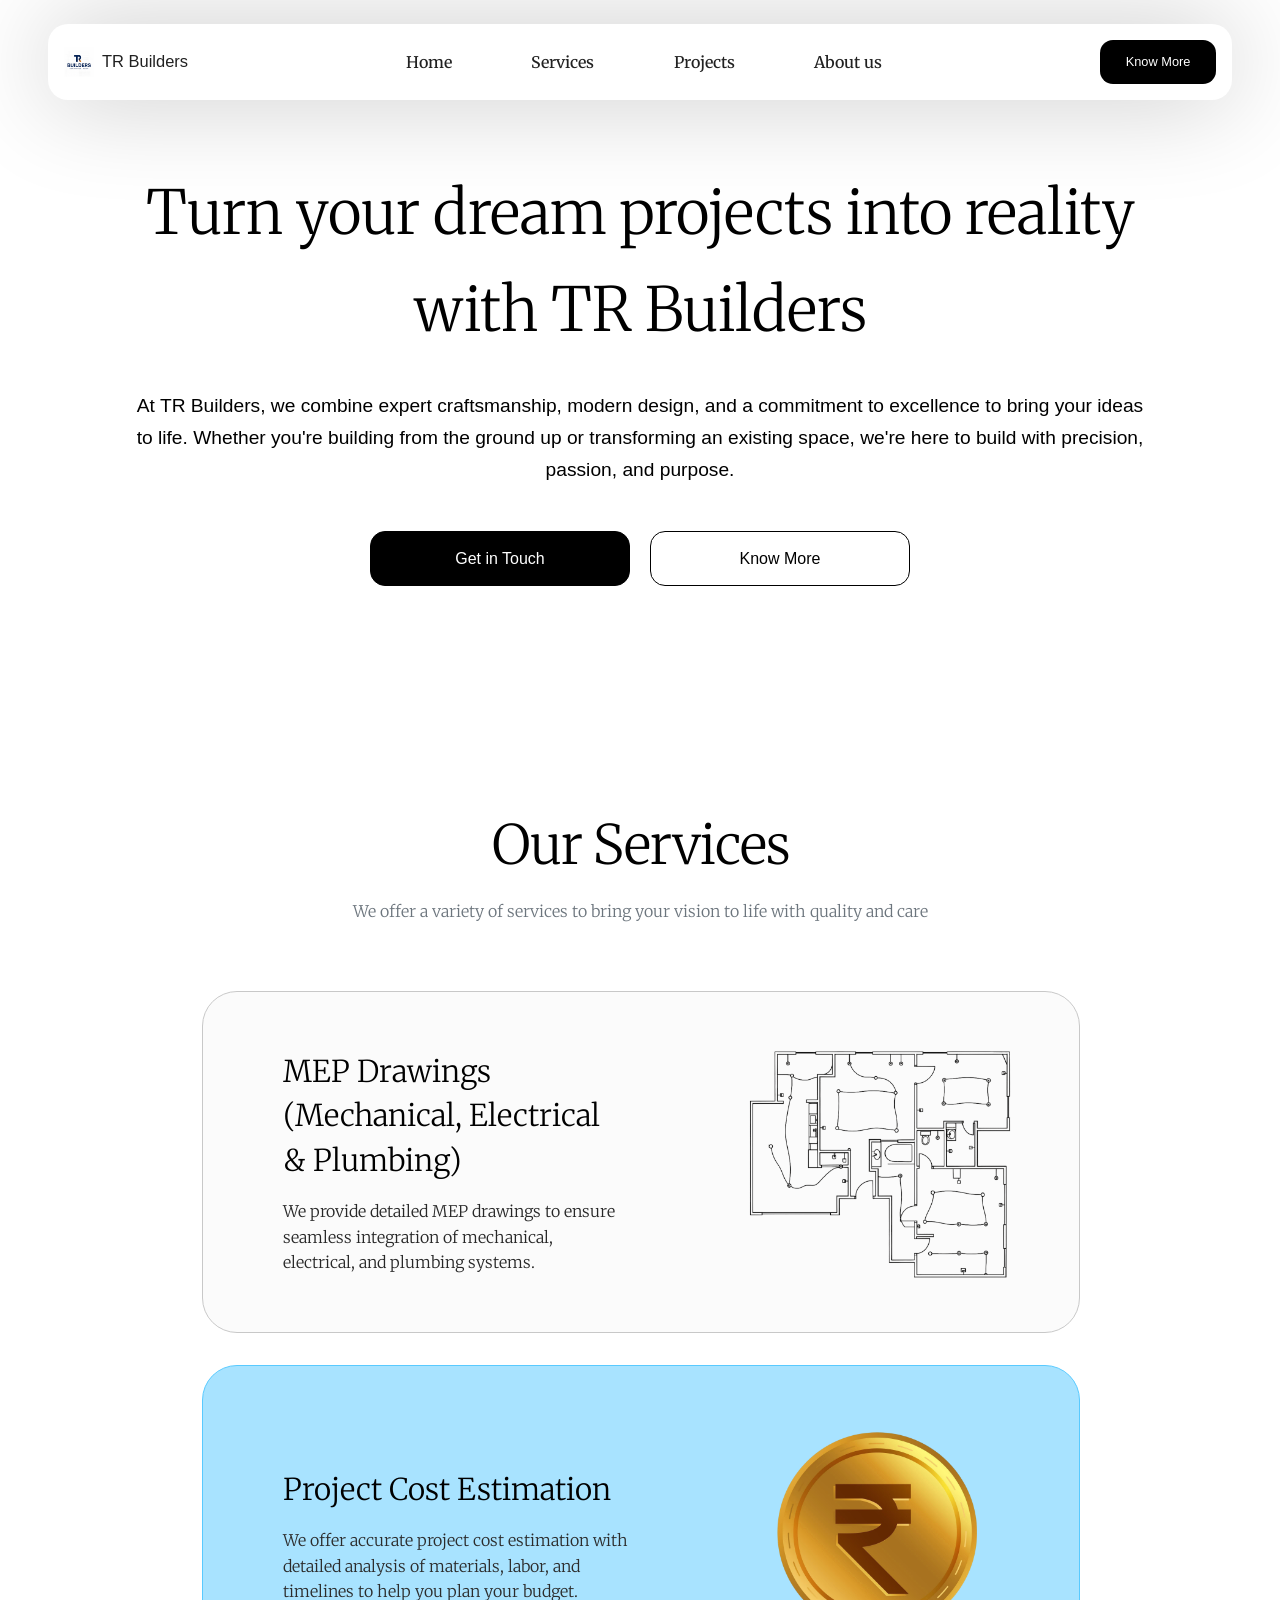
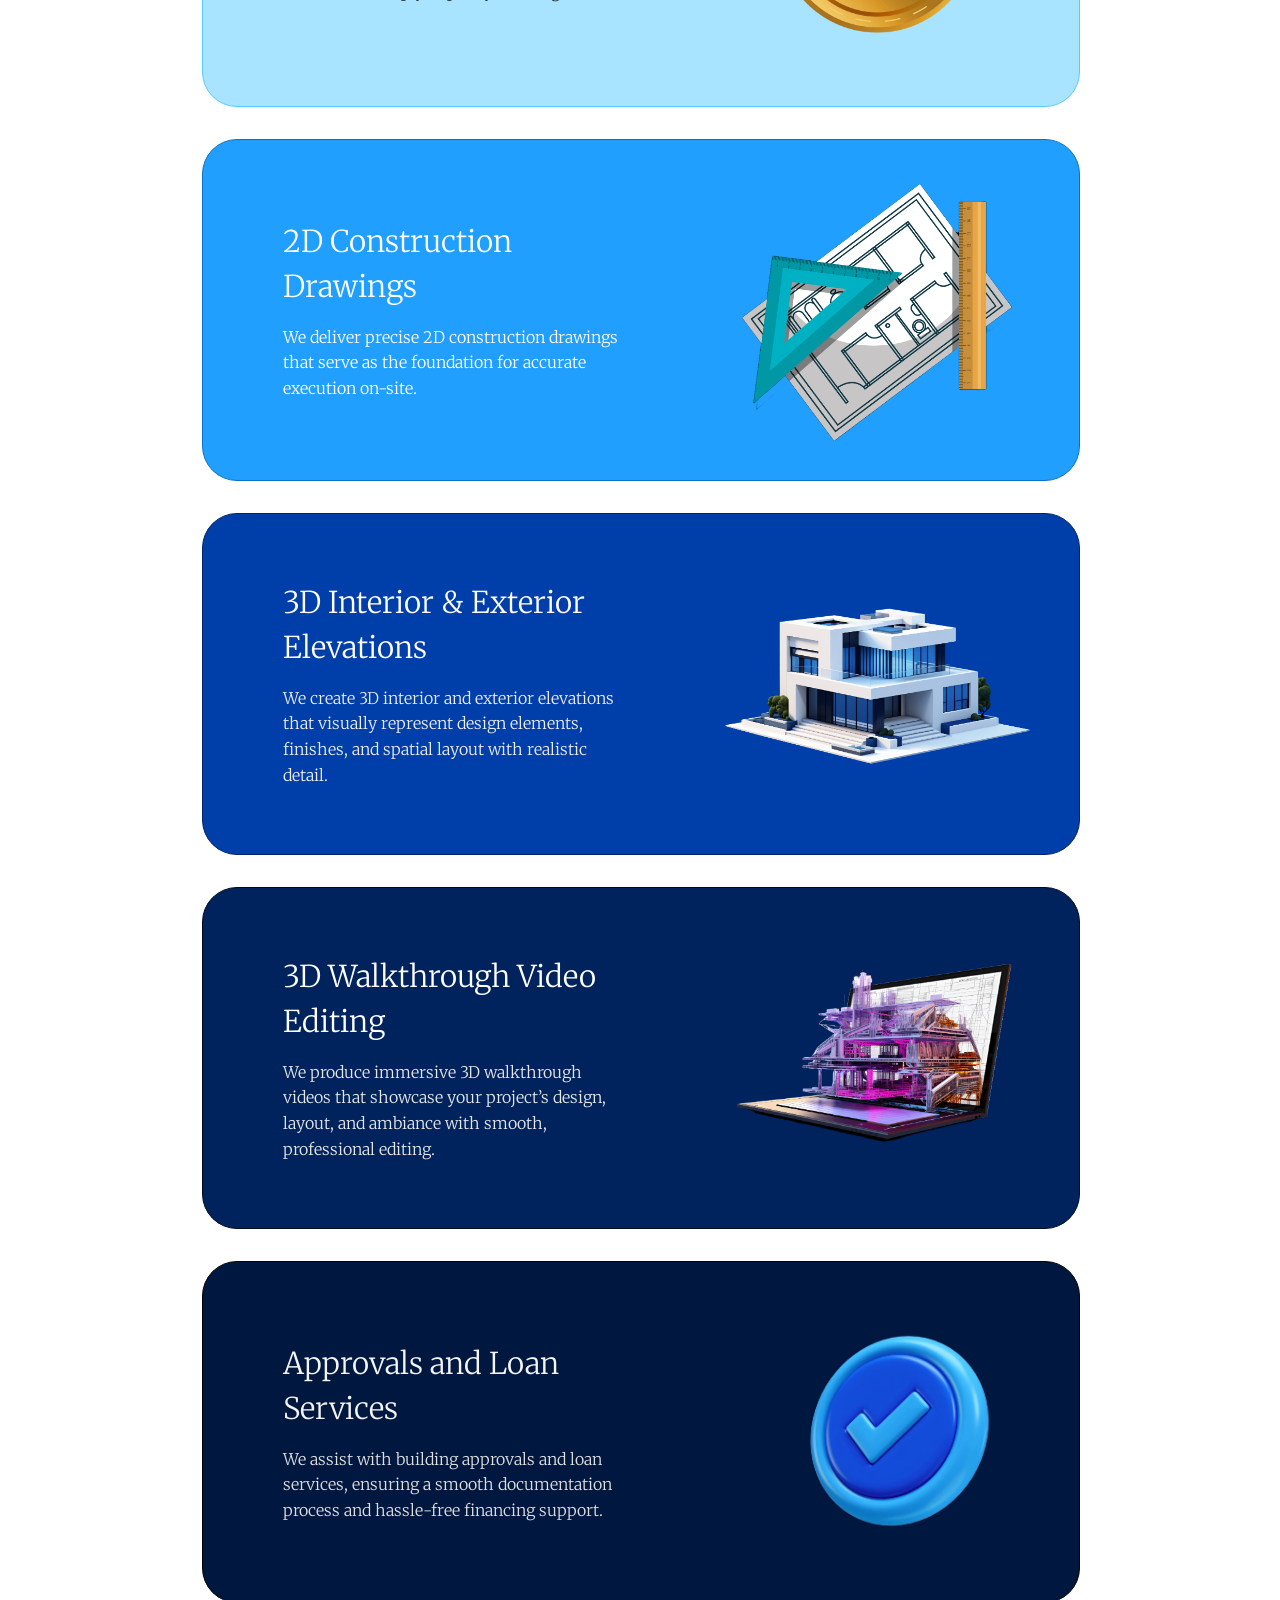
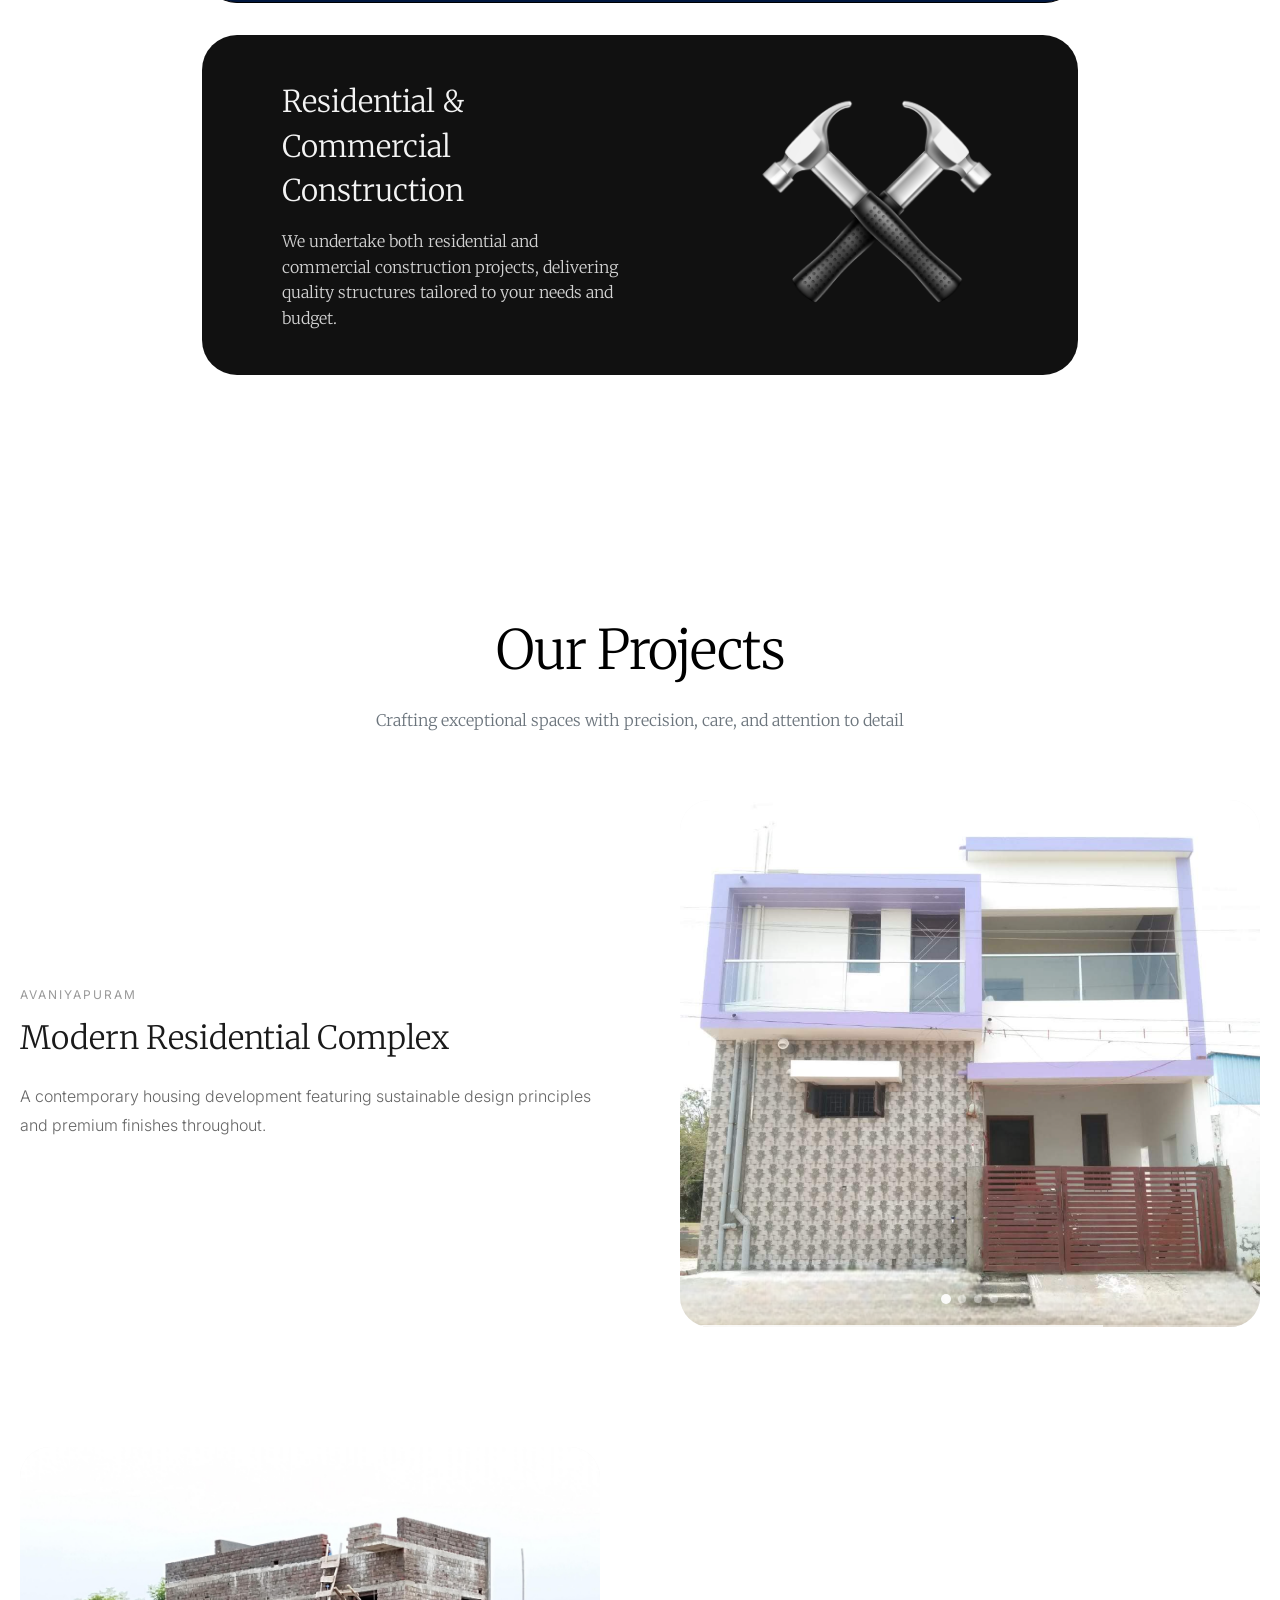
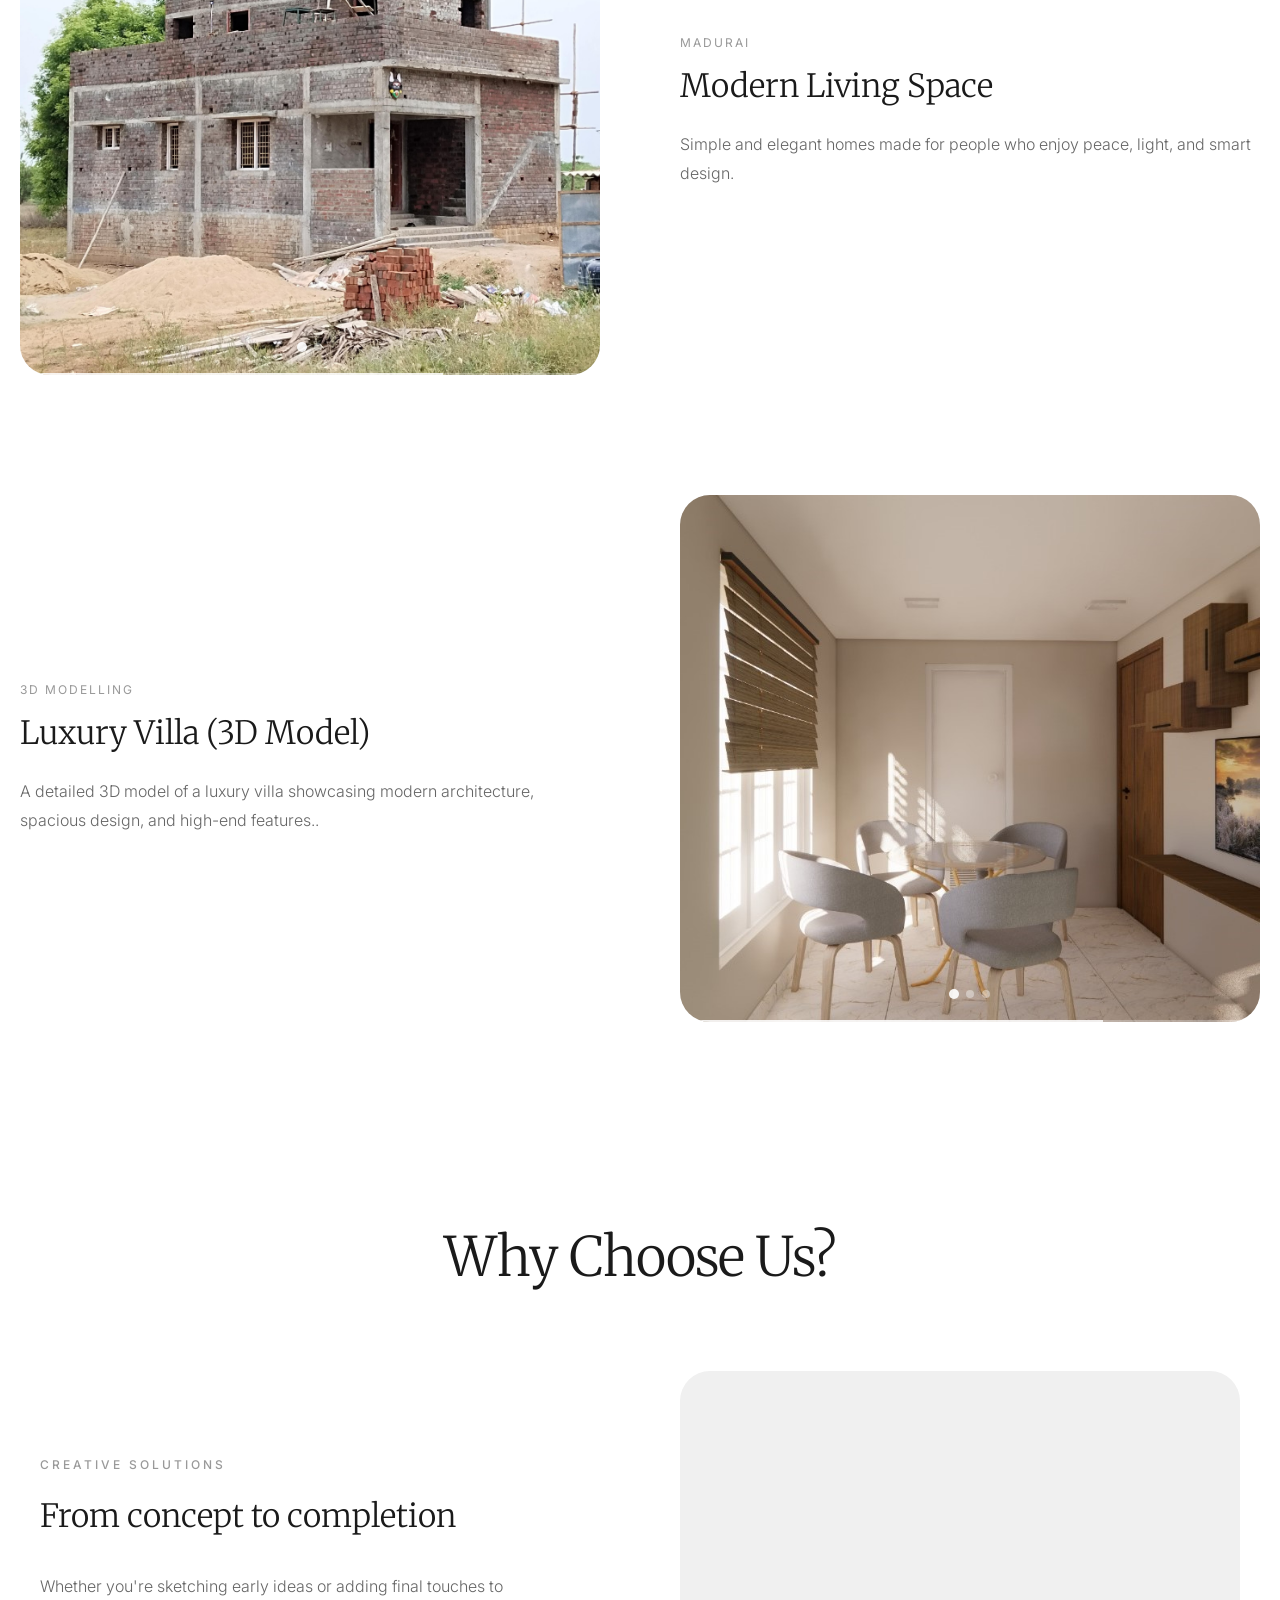
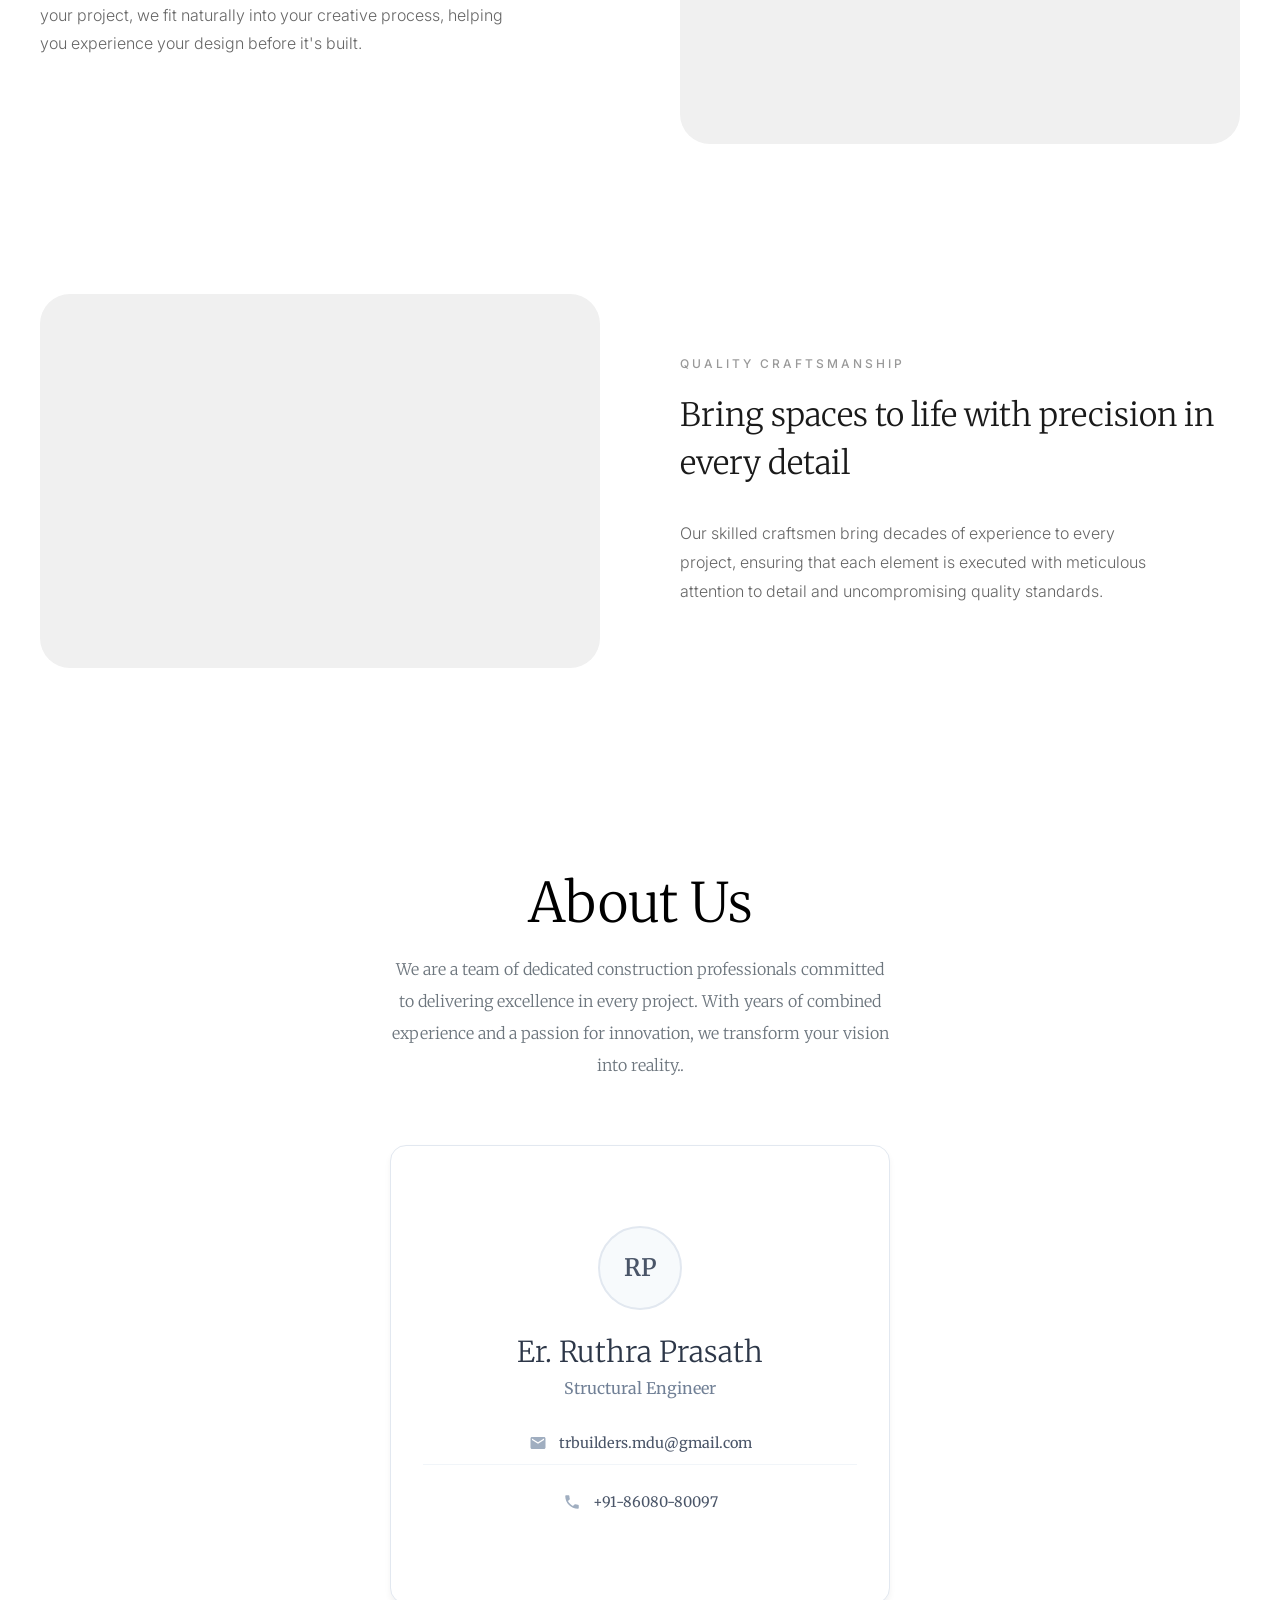
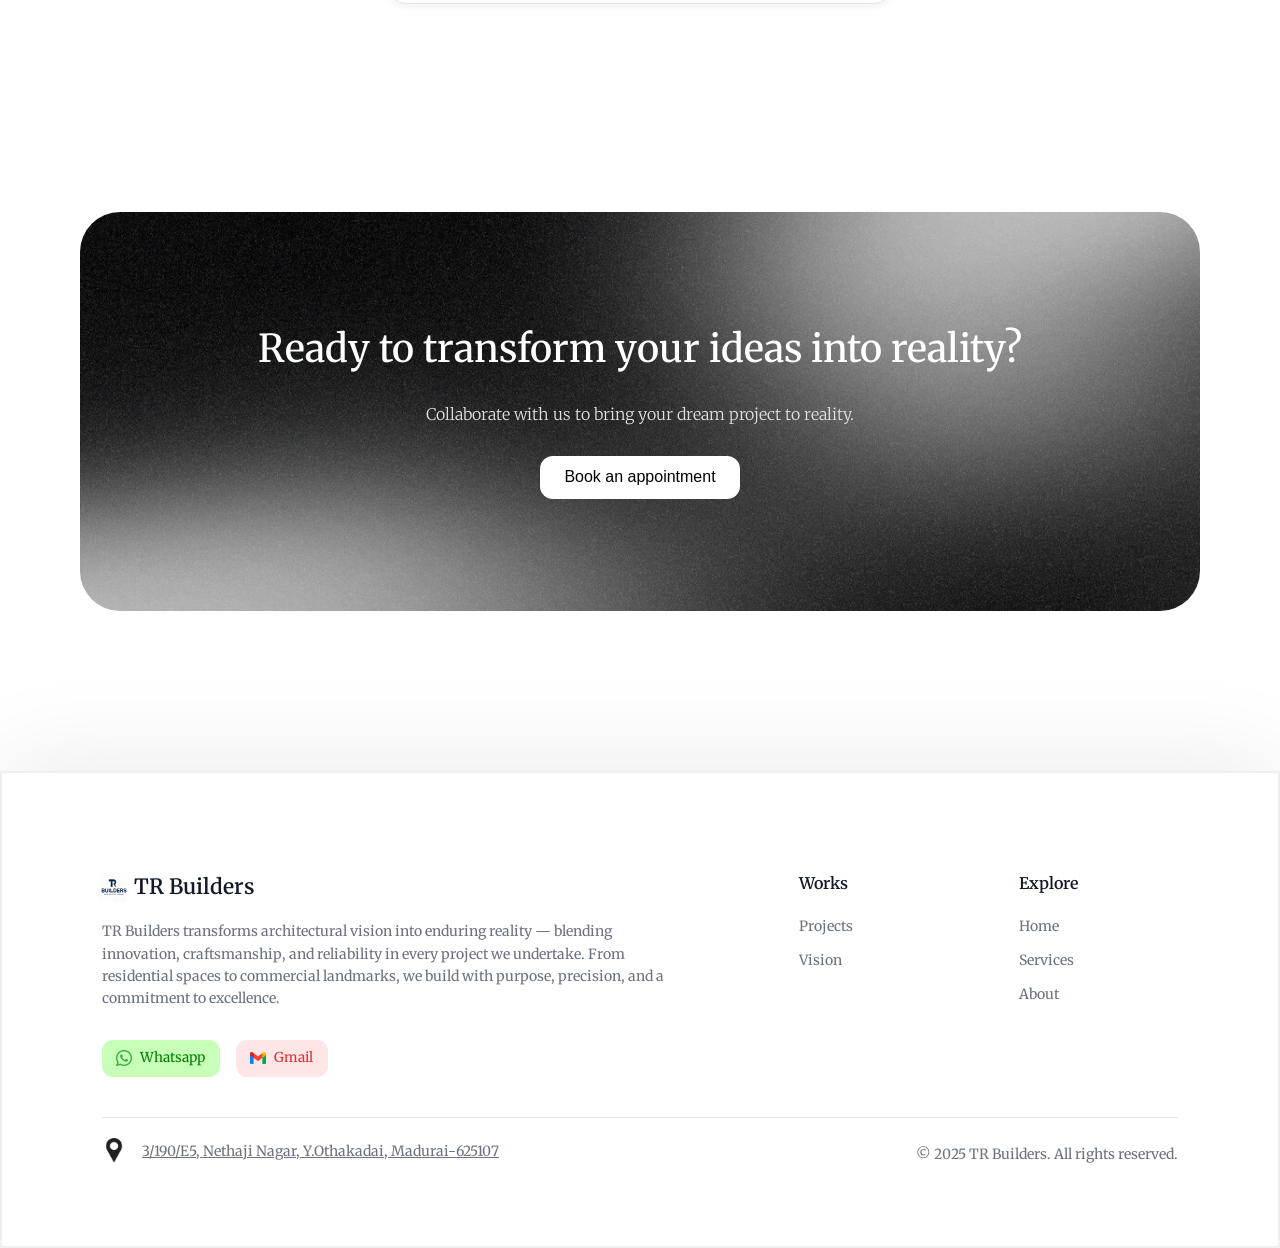
==== commit 8ba986c3: "Update index.html" ====
--- a/index.html
+++ b/index.html
@@ -402,7 +402,7 @@
             <div class="profile-card">
                 <div class="profile-avatar">RP</div>
                 <div class="profile-info">
-                    <h2>Ruthra Prasath</h2>
+                    <h2>Er. Ruthra Prasath</h2>
                     <p class="occupation">Structural Engineer</p>
                     
                     <div class="contact-info">
--- a/css/styles copy.css
+++ b/css/styles copy.css
@@ -6,6 +6,8 @@
 @import url('https://fonts.googleapis.com/css2?family=DM+Sans:ital,opsz,wght@0,9..40,100..1000;1,9..40,100..1000&display=swap');
 @import url('https://fonts.cdnfonts.com/css/google-sans');
 @import url('https://fonts.googleapis.com/css2?family=Lora:ital,wght@0,400..700;1,400..700&display=swap');
+
+@import url('https://fonts.googleapis.com/css2?family=Zalando+Sans+Expanded:ital,wght@0,200..900;1,200..900&display=swap');
 
 
 *{
@@ -260,7 +262,6 @@
     font-weight: 300;
     color: black;
     line-height: 9.7vh;
-
 }
 
 .intro-section .main-content p{
@@ -1584,7 +1585,7 @@
             background: white;
         }
 .about-section {
-            max-width: 900px;
+            max-width: 500px;
             margin: 0 auto 8rem;
             padding: 5rem 2rem;
             margin-top: 0rem;
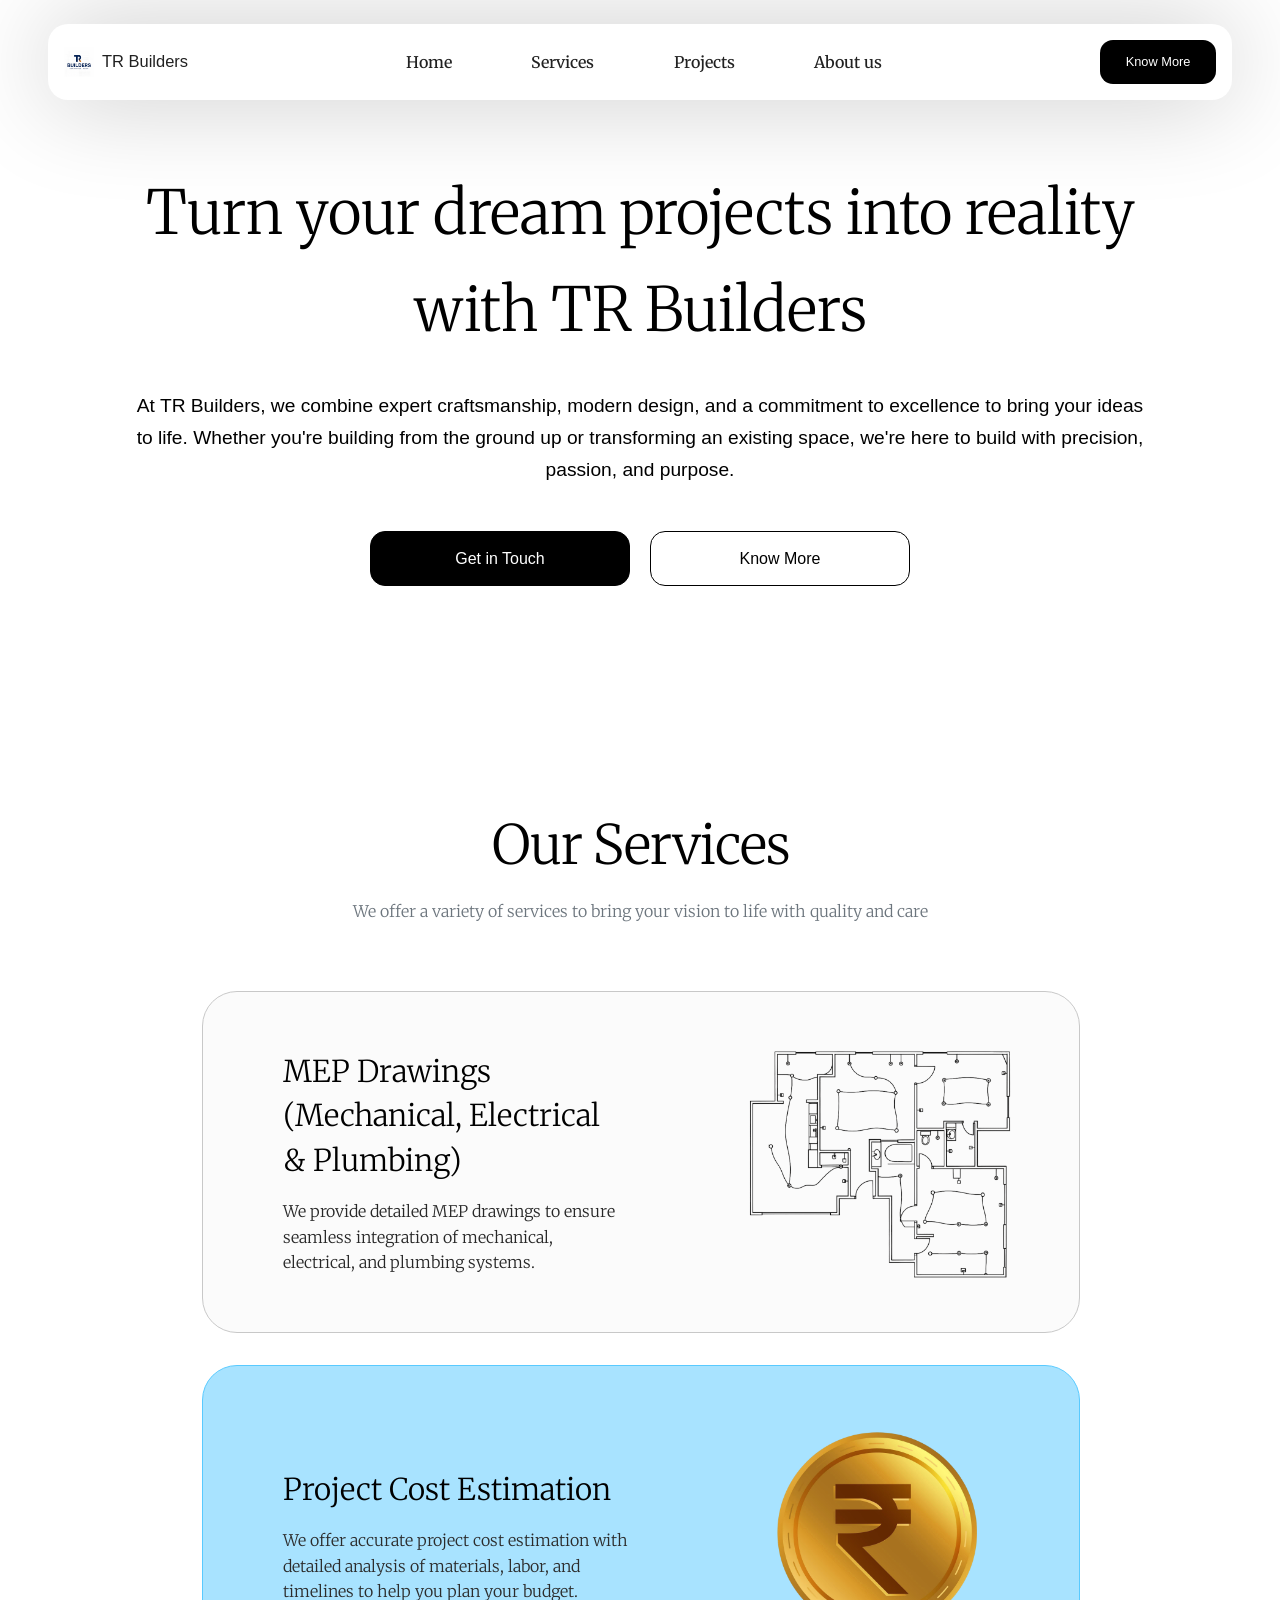
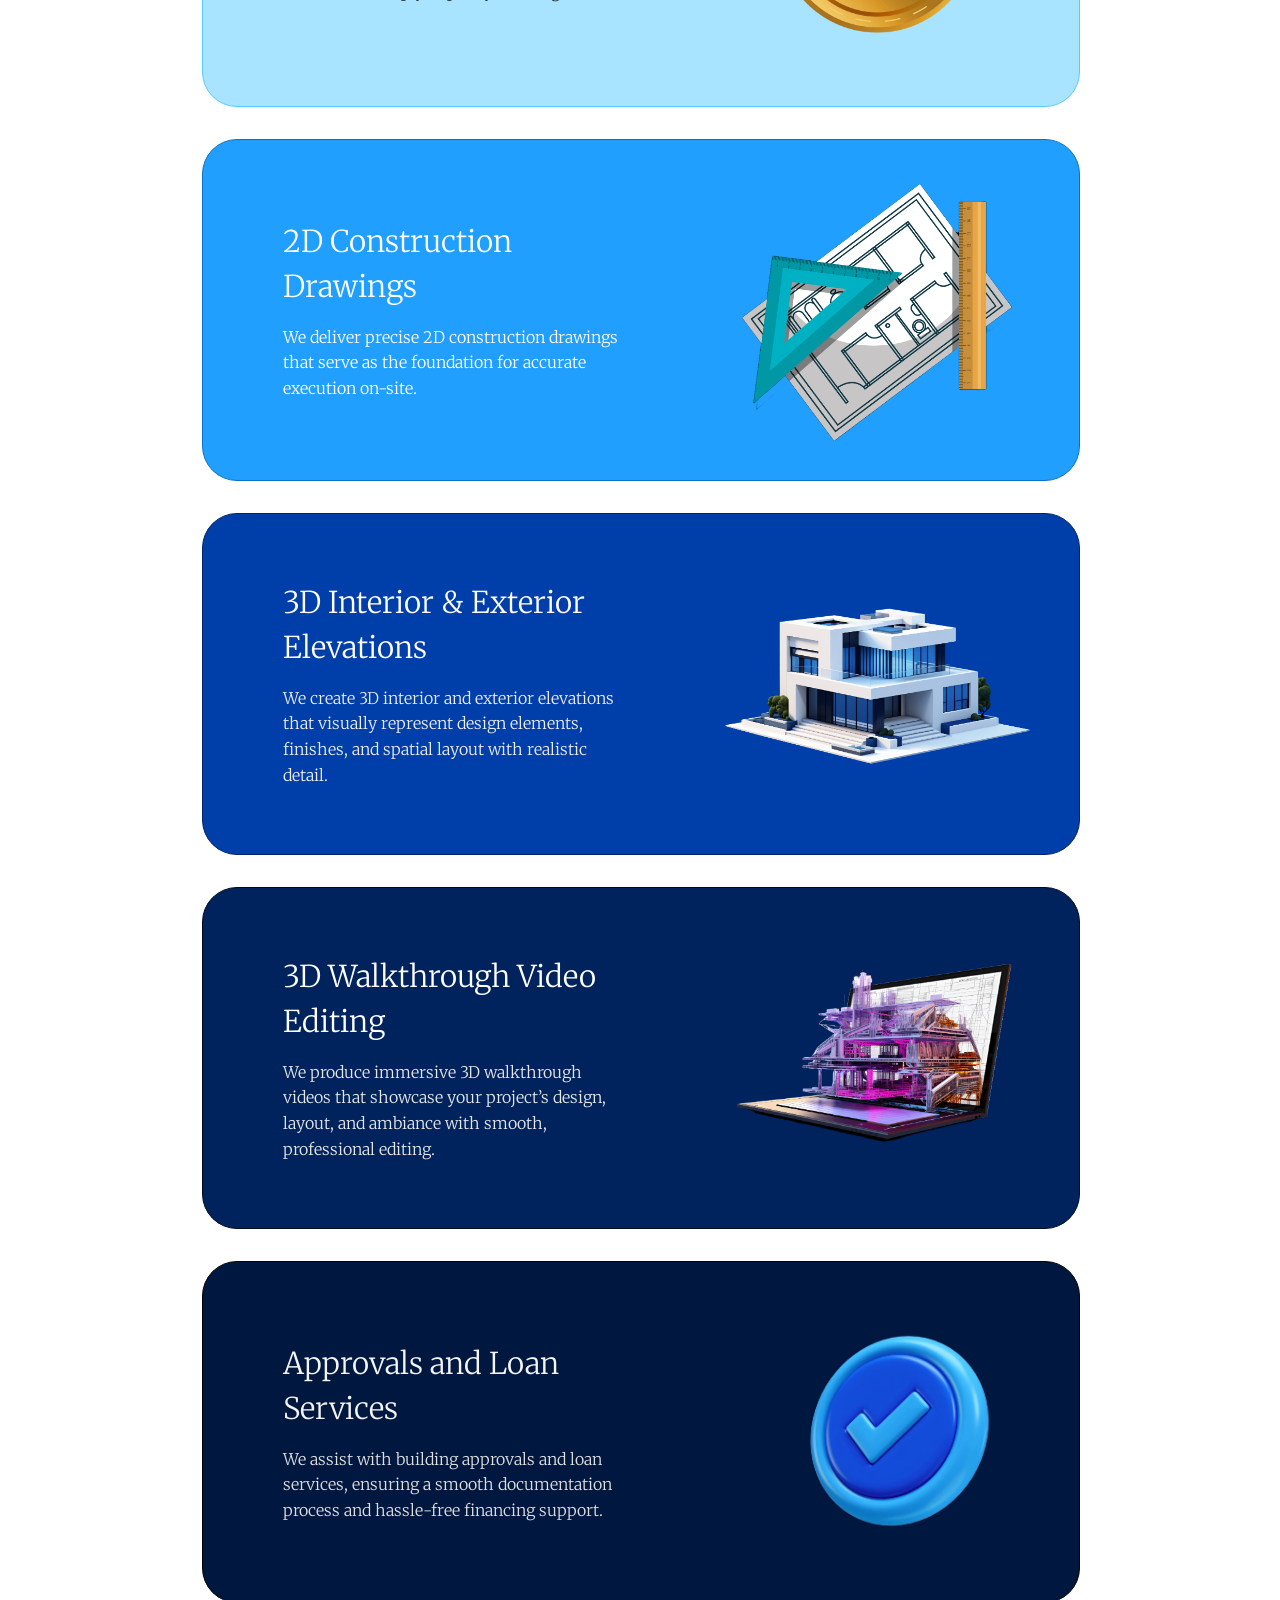
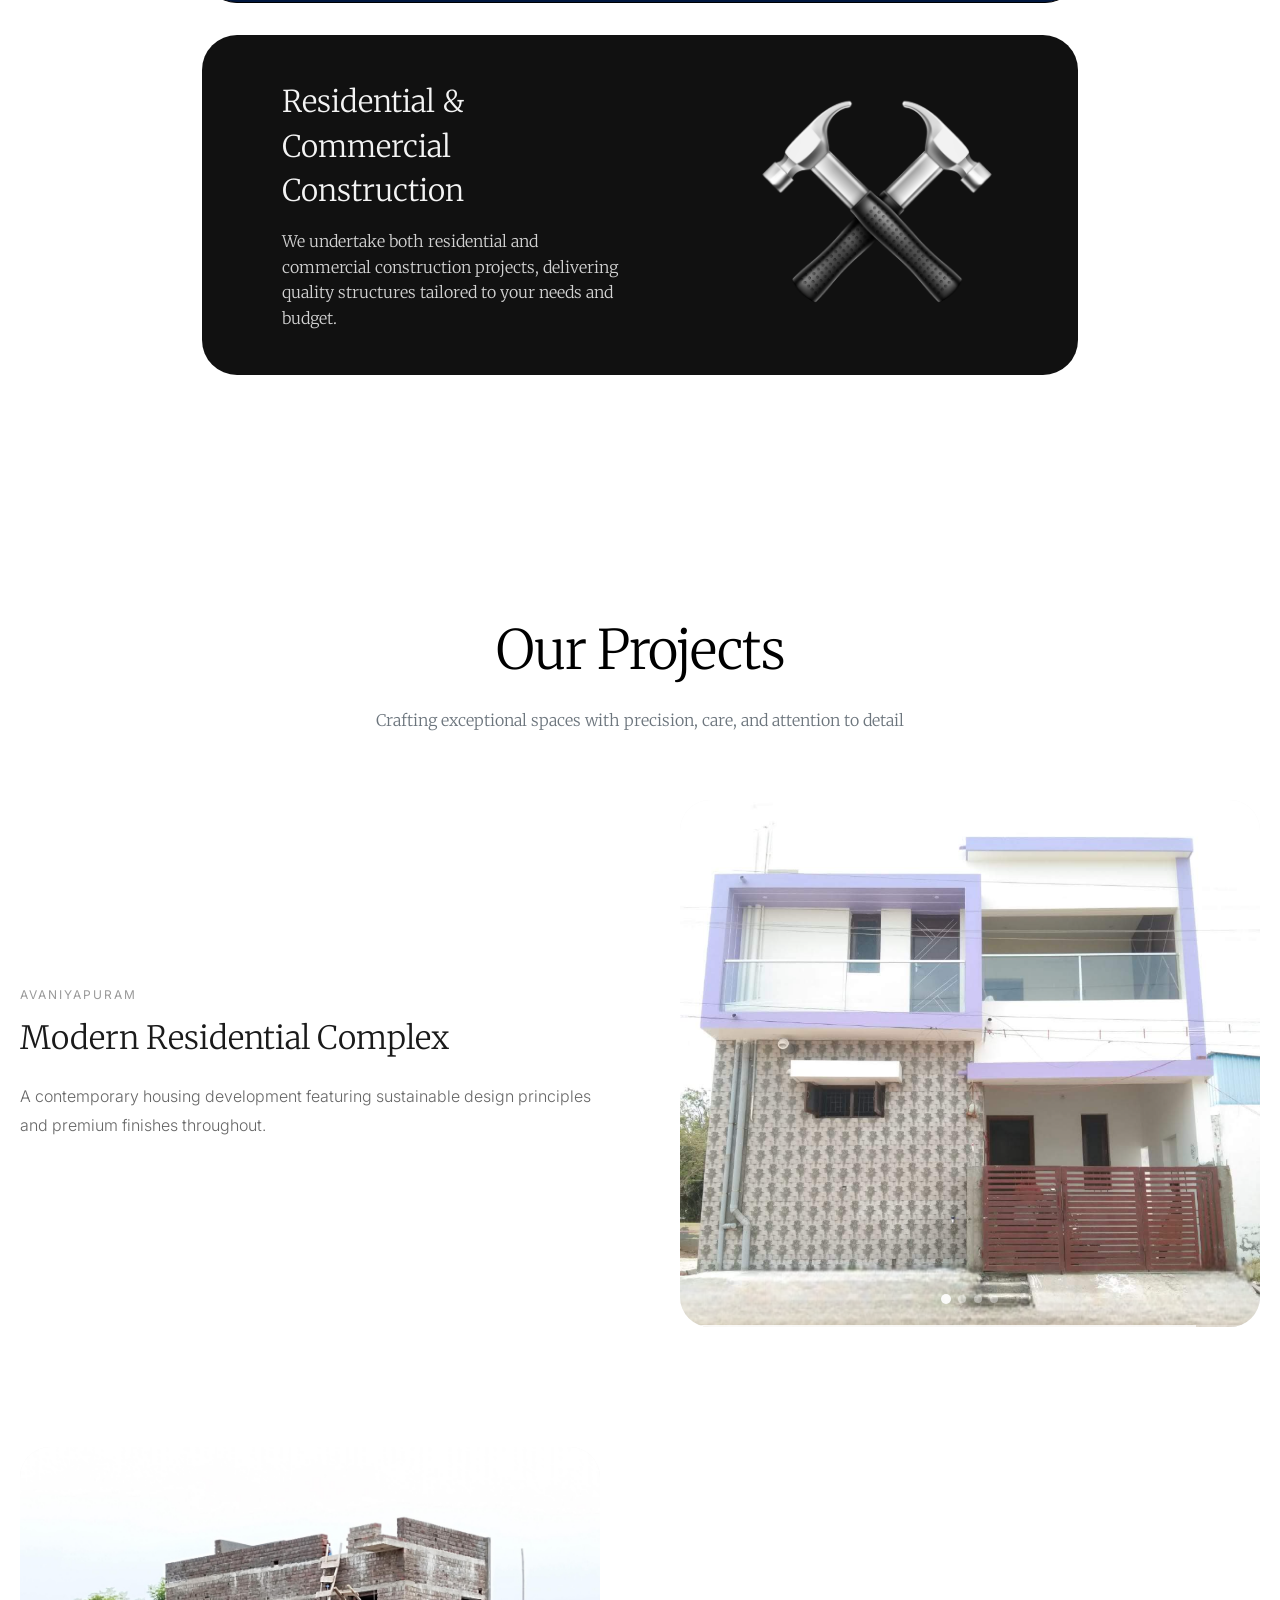
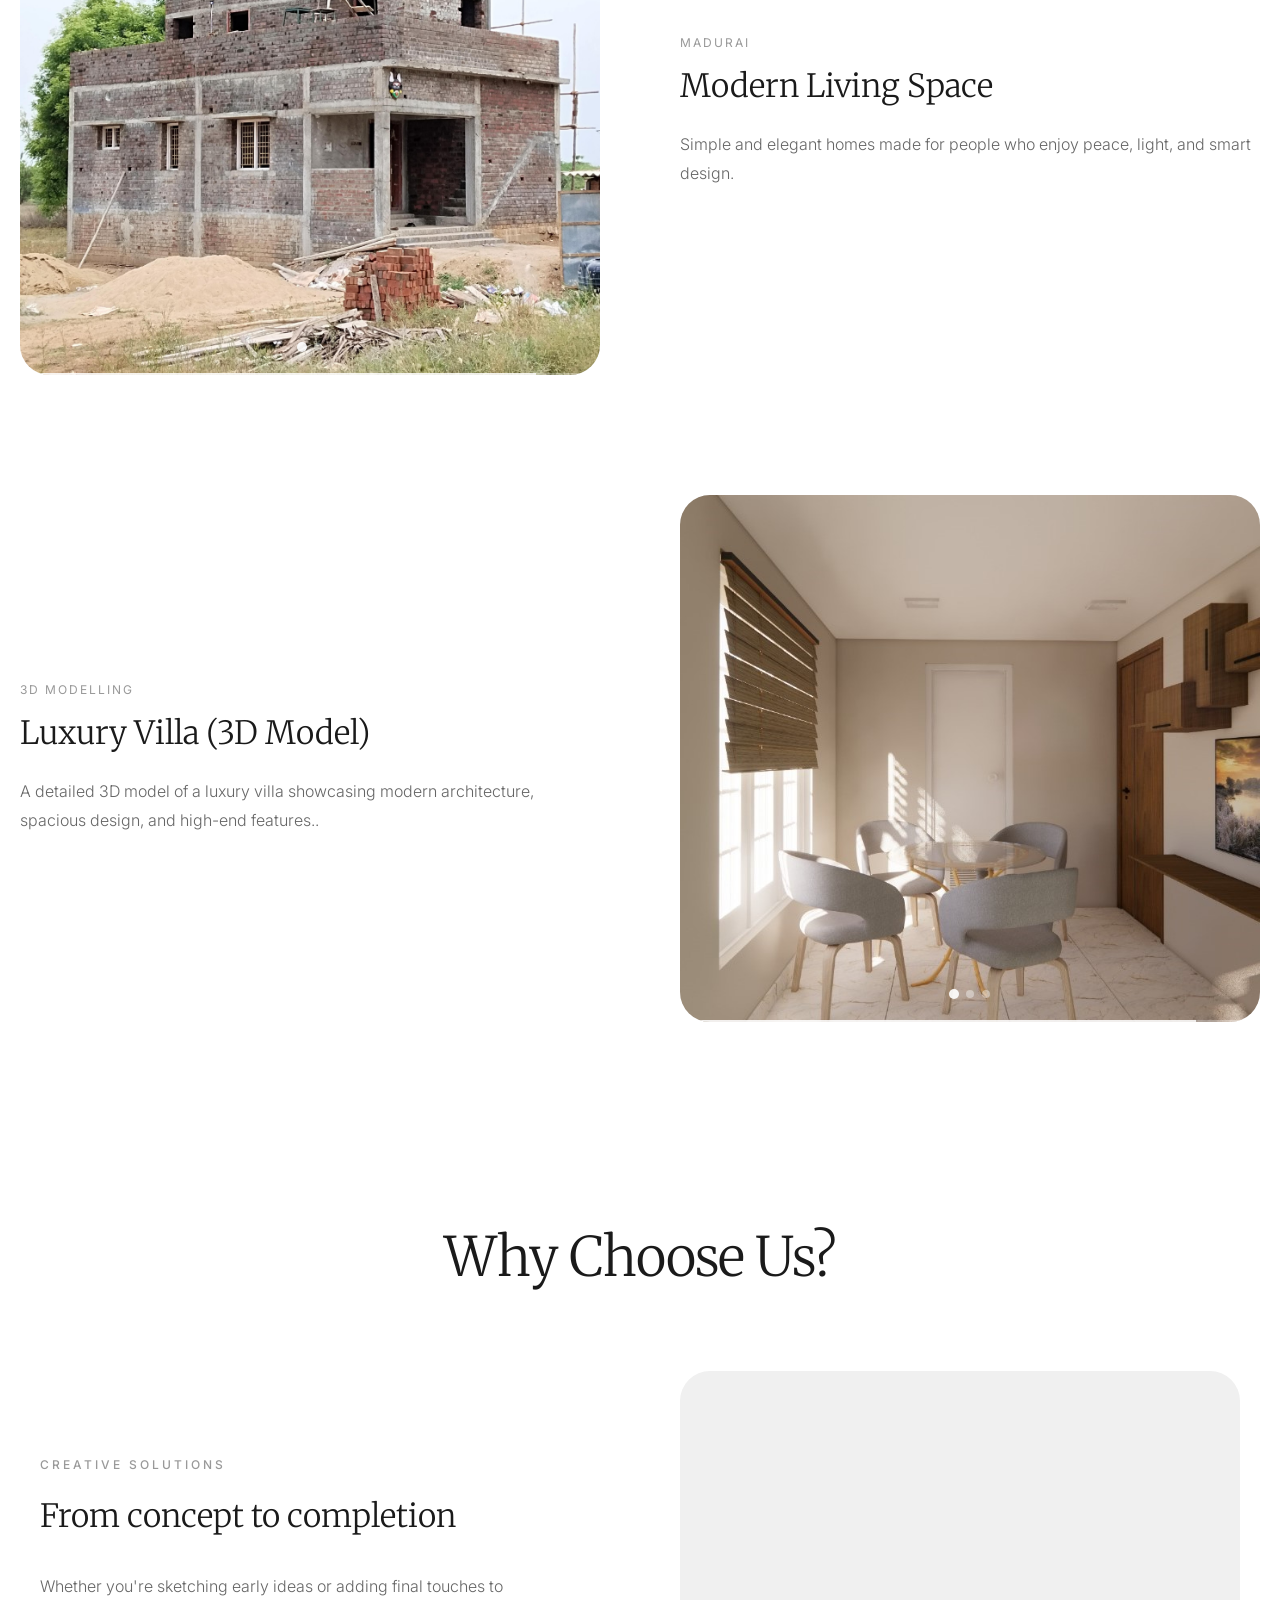
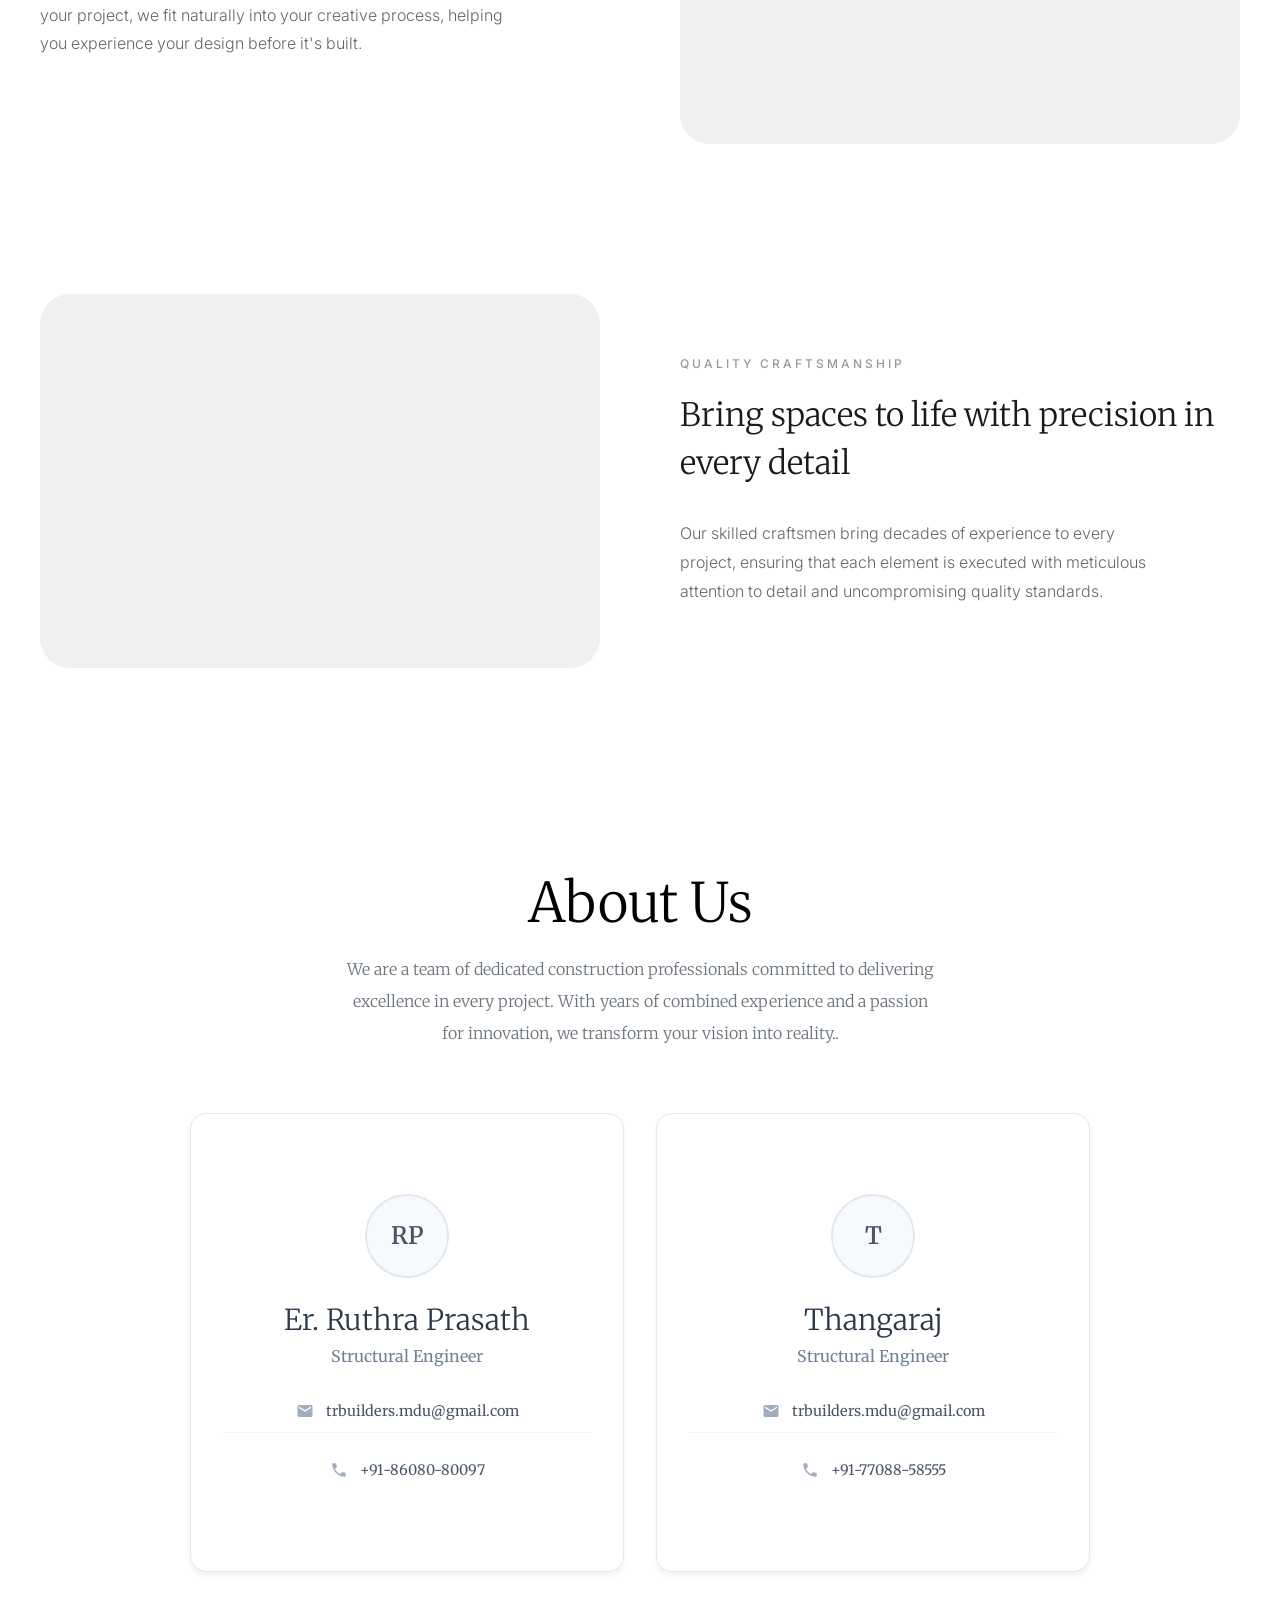
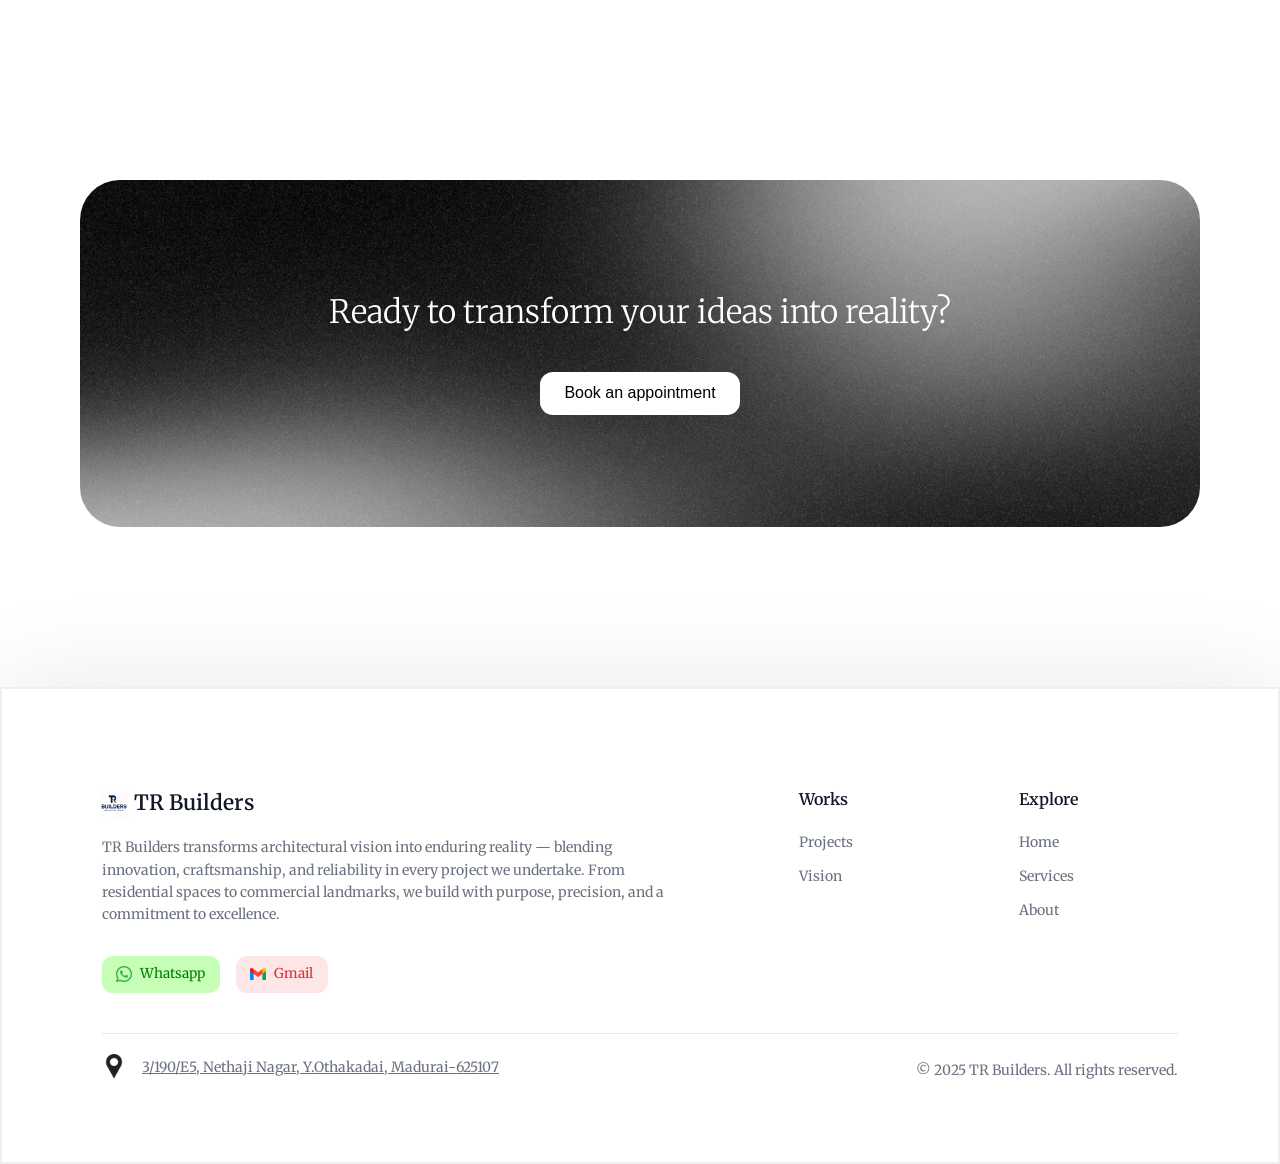
==== commit 56e3cc1a: "Set office photos in main section - 1" ====
--- a/index.html
+++ b/index.html
@@ -427,7 +427,7 @@
                 </div>
             </div>
             
-            <!-- <div class="profile-card">
+            <div class="profile-card">
                 <div class="profile-avatar">T</div>
                 <div class="profile-info">
                     <h2>Thangaraj</h2>
@@ -453,7 +453,7 @@
                         </div>
                     </div>
                 </div>
-            </div> -->
+            </div>
             
         </div>
     </section>
@@ -463,7 +463,7 @@
 
     <div class="ready">
         <h3 class="ready-heading">Ready to transform your ideas into reality?</h3>
-        <p class="ready-paragraph">Collaborate with us to bring your dream project to reality.</p>
+        <!-- <p class="ready-paragraph">Collaborate with us to bring your dream project to reality.</p> -->
         <a href="#about-section"><button>Book an appointment</button></a>
     </div>
     <!-- Footer Section -->
--- a/css/styles copy.css
+++ b/css/styles copy.css
@@ -7,8 +7,6 @@
 @import url('https://fonts.cdnfonts.com/css/google-sans');
 @import url('https://fonts.googleapis.com/css2?family=Lora:ital,wght@0,400..700;1,400..700&display=swap');
 
-@import url('https://fonts.googleapis.com/css2?family=Zalando+Sans+Expanded:ital,wght@0,200..900;1,200..900&display=swap');
-
 
 *{
     margin:0;
@@ -18,6 +16,9 @@
     --bgimage-2 : url("/images/building-2.png");
     --bgimage-3 : url("/images/building-3.png");
     --bgimage-4 : url("/images/building-4.jpg");
+
+    --bgimage-new-1 : url("/images/office-1.jpeg");
+    --bgimage-new-2 : url("/images/office-2.jpeg");
 }
 html{
     scroll-behavior: smooth;
@@ -187,23 +188,33 @@
 
 
 /* The Keyframes*/
-@keyframes back {
+/* @keyframes back {
   0%, 100%{
     background-image: var(--bgimage-1);
   }
   25% {
     background-image: var(--bgimage-2);
-    /* scale: 1.05; */
+    /* scale: 1.05; */ /*
   }
   50%{
     background-image: var(--bgimage-3);
-    /* scale: 1.025; */
-  }
+    /* scale: 1.025; */ /*
   75%{
     background-image: var(--bgimage-4);
-    /* scale: 1.05; */
+    /* scale: 1.05; */ /*
   }
-}
+} */
+
+
+@keyframes back {
+  0%, 100%{
+    background-image: var(--bgimage-new-1);
+  }
+  50%{
+    background-image: var(--bgimage-new-1);
+  }
+}
+
 
 .intro-section .main .main-content-images{
     width: 40%; height: 100%;
@@ -211,15 +222,15 @@
     background-repeat: no-repeat;
     background-size: cover;
     background-position: center center;
-    animation: back 18s infinite;
+    animation: back 10s infinite;
     border-radius: 25px;
 }
-.intro-section .main .main-content-images .images{
+/* .intro-section .main .main-content-images .images{
     background-repeat: no-repeat;
     background-size: cover;
     background-position: center center;
-    animation: back 18s infinite;
-}
+    animation: newback 1s infinite;
+} */
 
 .intro-section .main{
     display: flex;
@@ -1585,7 +1596,7 @@
             background: white;
         }
 .about-section {
-            max-width: 500px;
+            max-width: 900px;
             margin: 0 auto 8rem;
             padding: 5rem 2rem;
             margin-top: 0rem;
@@ -1794,8 +1805,9 @@
 }
 .ready .ready-heading{
     font-family: "Merriweather", serif;
-    font-size: 2.4rem;
-    font-weight: 500;
+    font-size: 2rem;
+    font-weight: 200;
+    margin-bottom: .5rem;
 }
 .ready .ready-paragraph{
     font-family: "Merriweather", serif;
